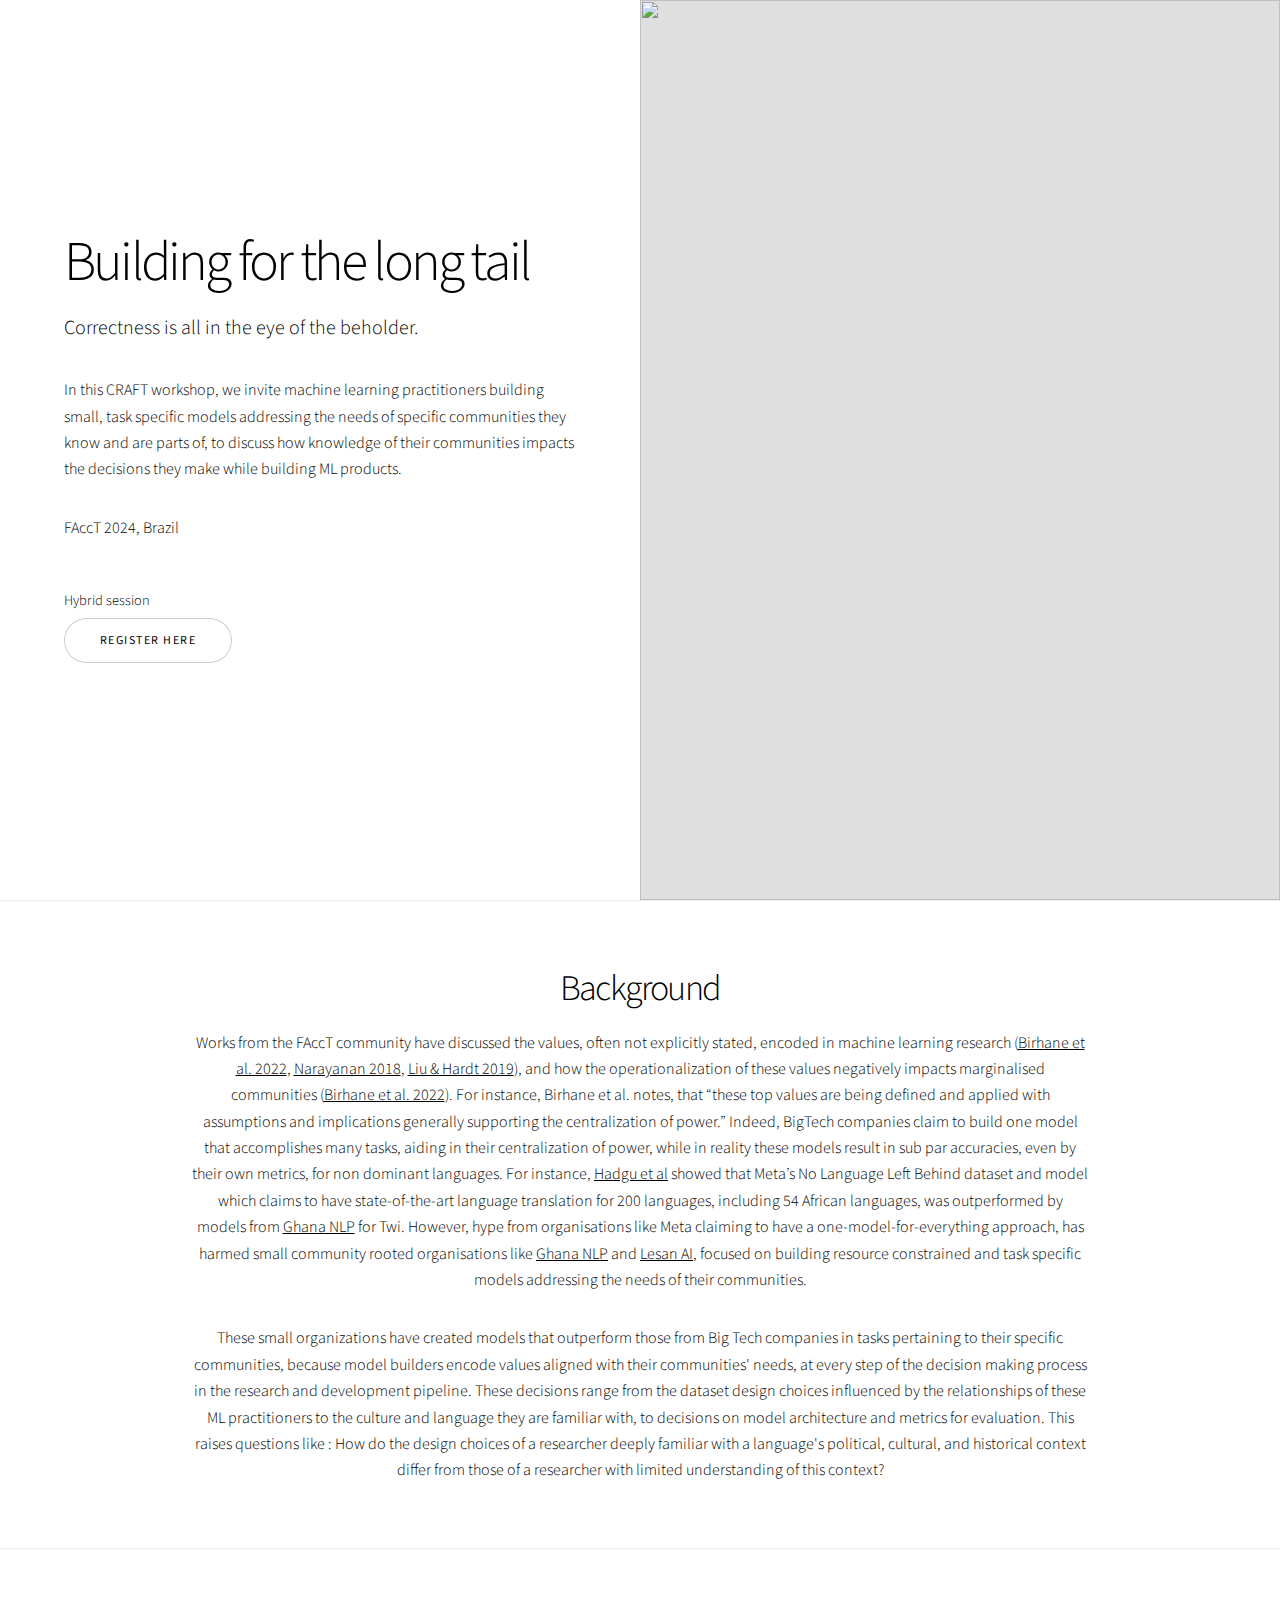
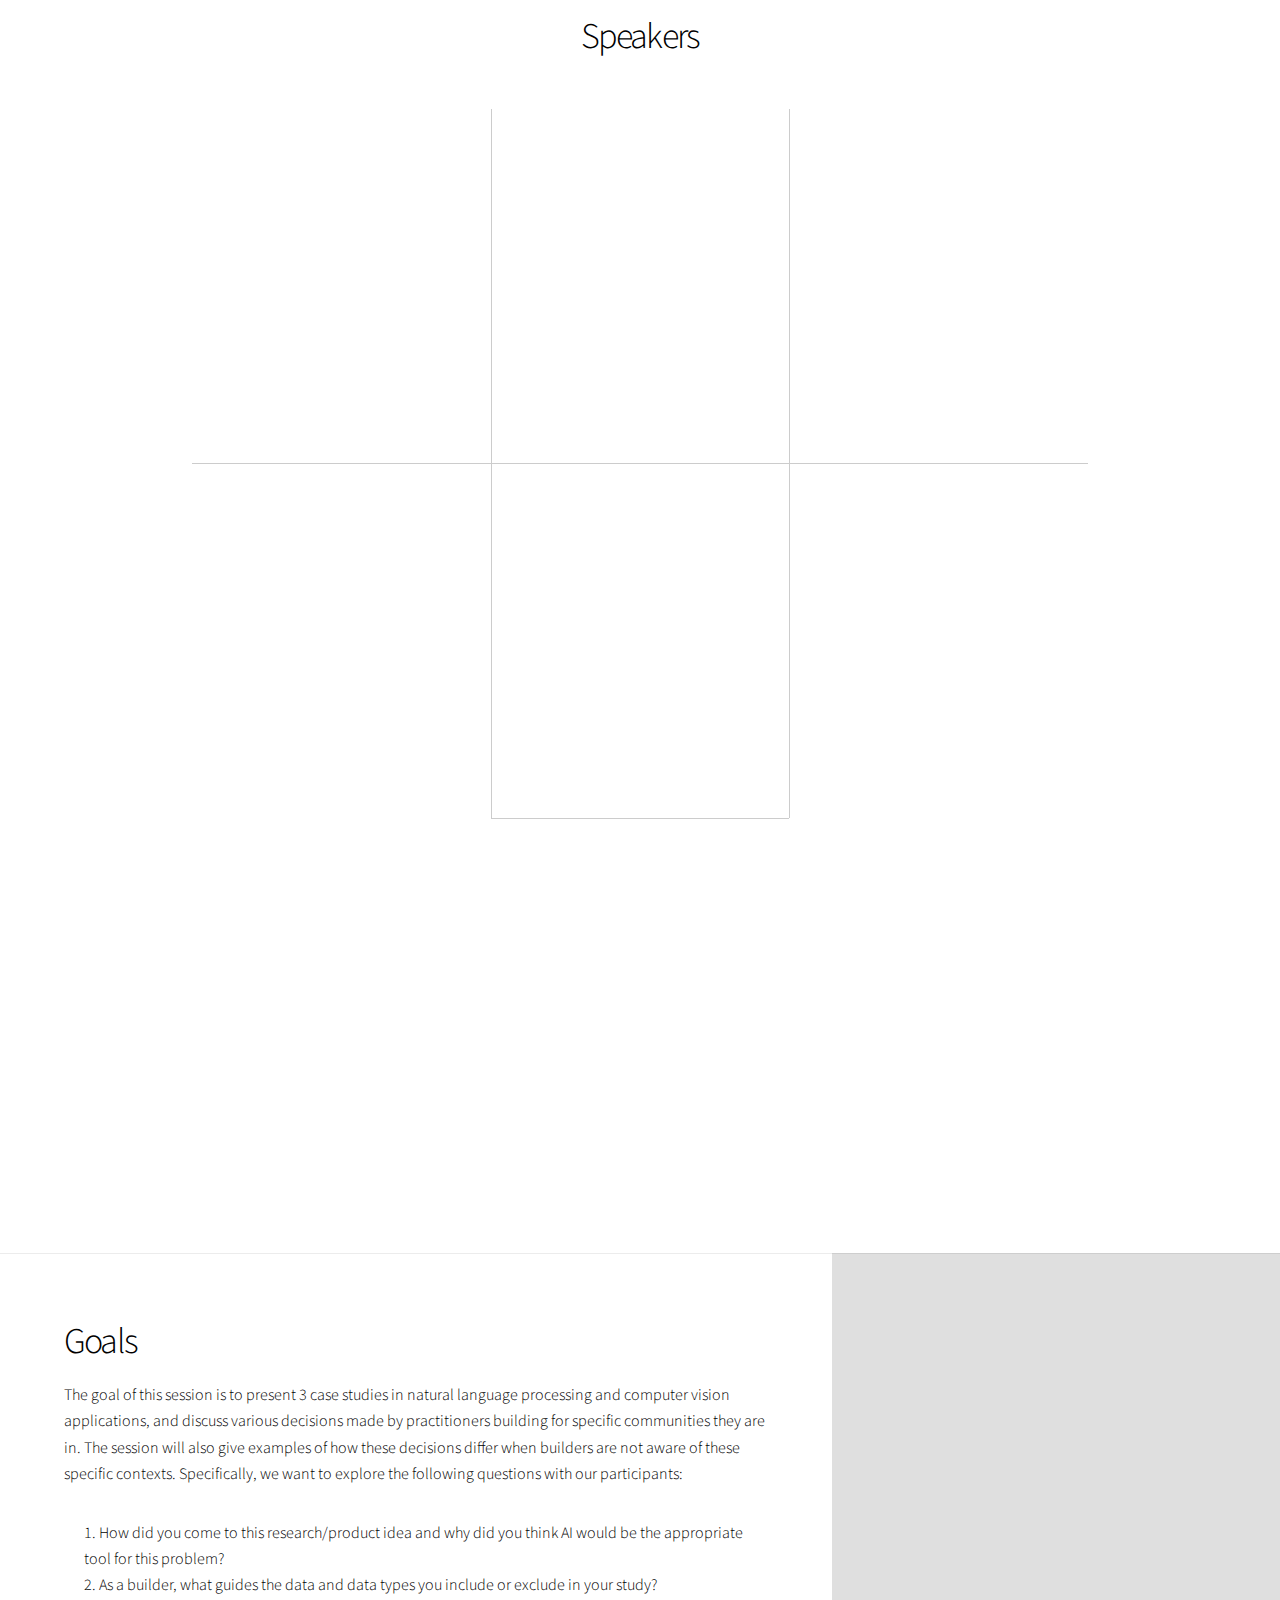
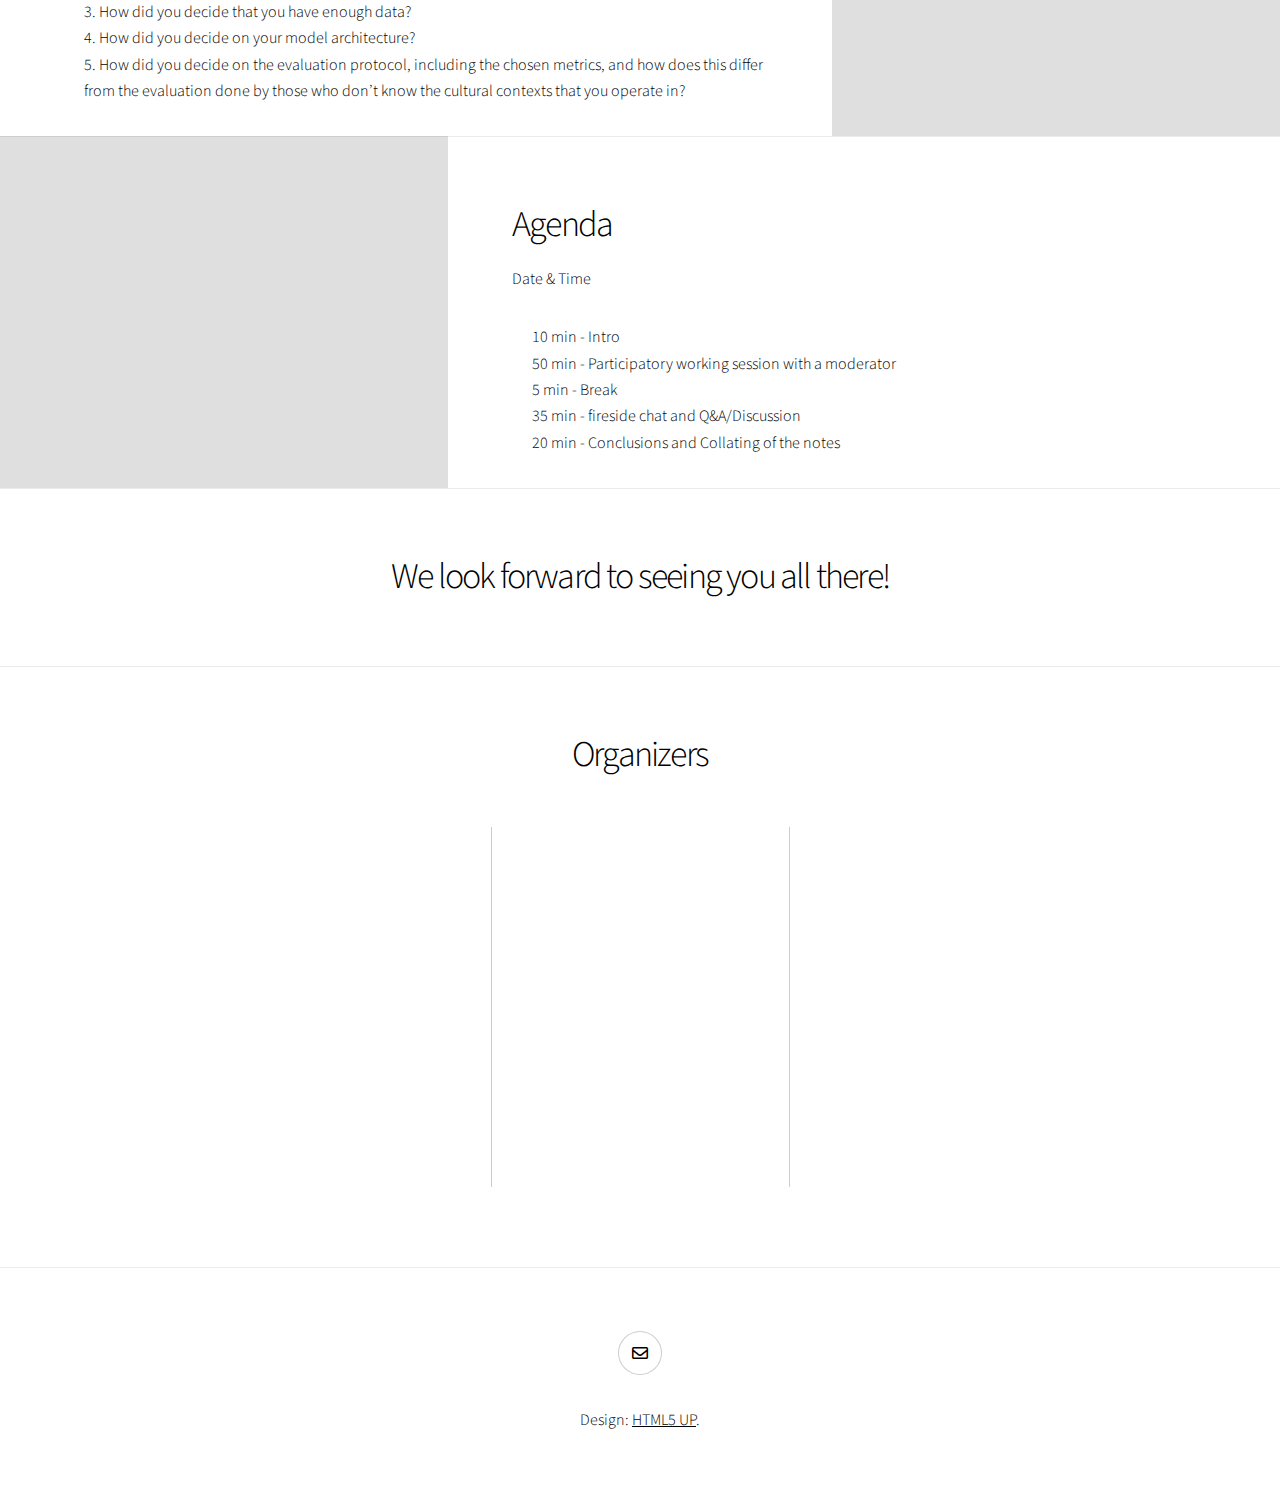
==== webfonts/blt/index.html @ 4f8fb83b "Add files via upload" ====
<!DOCTYPE HTML>
<!--
	Story by HTML5 UP
	html5up.net | @ajlkn
	Free for personal and commercial use under the CCA 3.0 license (html5up.net/license)
-->
<html>
	<head>
		<title>CRAFT Session, FAccT</title>
		<meta charset="utf-8" />
		<meta name="viewport" content="width=device-width, initial-scale=1, user-scalable=no" />
		<link rel="stylesheet" href="assets/css/main.css" />
		<noscript><link rel="stylesheet" href="assets/css/noscript.css" /></noscript>
	</head>
	<body class="is-preload">

		<!-- Wrapper -->
			<div id="wrapper" class="divided">

				<!-- Intro -->
					<section class="banner style1 orient-left content-align-left image-position-right fullscreen onload-image-fade-in onload-content-fade-right">
						<div class="content">
							<h1>Building for the long tail</h1>
							<p class="major">Correctness is all in the eye of the beholder.</p>
							
							<p>In this CRAFT workshop, we invite machine learning practitioners building small, task specific models addressing the needs of specific communities they know and are parts of, to discuss how knowledge of their communities impacts the decisions they make while building ML products. </p>
							<p class="major_">FAccT 2024, Brazil</p>
							<ul class="actions stacked">
								<p class="major_button">Hybrid session</p>
								<li><a href="#f" class="button big wide smooth-scroll-middle">Register Here</a></li>
							</ul>
						</div>
						<div class="image">
							<img src="images/banner_main.jpg" alt="" />
						</div>
					</section>
				<!--end Intro -->
				<!-- Background -->
				<section class="wrapper style1 align-center">
						<div class="inner">
							<h2>Background</h2>
							<p>Works from the FAccT community have discussed the values, often not explicitly stated, encoded in machine learning research (<a href="https://dl.acm.org/doi/fullHtml/10.1145/3531146.3533083">Birhane et al. 2022</a>, <a href="https://www.youtube.com/@Arvind_Narayanan">Narayanan 2018</a>, <a href="https://proceedings.mlr.press/v97/liu19f.html">Liu & Hardt 2019</a>), and how the operationalization of these values negatively impacts marginalised communities (<a href="https://dl.acm.org/doi/fullHtml/10.1145/3531146.3533083">Birhane et al. 2022</a>). For instance, Birhane et al. notes, that “these top values are being defined and applied with assumptions and implications generally supporting the centralization of power.” Indeed, BigTech companies claim to build one model that accomplishes many tasks, aiding in their centralization of power, while in reality these models result  in sub par accuracies, even by their own metrics, for non dominant languages. For instance, <a href="https://pml4dc.github.io/iclr2023/pdf/PML4DC_ICLR2023_39.pdf">Hadgu et al</a> showed that Meta’s No Language Left Behind dataset and model which claims to have state-of-the-art language translation for 200 languages, including 54 African languages, was outperformed by models from <a href="https://ghananlp.org/">Ghana NLP</a> for Twi. However, hype from organisations like Meta claiming to have a one-model-for-everything approach, has harmed small community rooted organisations like <a href="https://ghananlp.org/">Ghana NLP</a> and <a href="http://lesan.ai">Lesan AI</a>, focused on building resource constrained and task specific models addressing the needs of their communities.</p>
							<p>These small organizations have created models that outperform those from Big Tech companies in tasks pertaining to their specific communities, because model builders encode values aligned with their communities' needs, at every step of the decision making process in the research and development pipeline. These decisions range from the dataset design choices influenced by the relationships of these ML practitioners to the culture and language they are familiar with, to decisions on model architecture and metrics for evaluation. This raises questions like : How do the design choices of a researcher deeply familiar with a language's political, cultural, and historical context differ from those of a researcher with limited understanding of this context?</p>
						</div>
				</section>
				<!--end Background -->			
					
					<!-- Speakers -->		
						
					<section class="wrapper style1 align-center">
						<div class="inner">
							<h2>Speakers</h2>
							<div class="items style1 medium onscroll-fade-in">
								<section>
									<a href="#" target="_blank">
										<img  class = "round" src="images/placeholder.png" alt="Speaker" />
										<h3>Aimuyr</h3>
										<p>Position, affiliation</p>
									</a>
								</section>
								<section>
									<a href="#" target="_blank">
										<img  class = "round" src="images/placeholder.png" alt="Speaker" />
										<h3>Kathleen Siminyu</h3>
										<p>Position, affiliation</p>
									</a>
								</section>
								<section>
									<a href="#" target="_blank">
										<img  class = "round" src="images/placeholder.png" alt="Speaker" />
										<h3>Speaker</h3>
										<p>Position, affiliation</p>
									</a>
								</section>
								<section>
									<a href="#" target="_blank">
										<img  class = "round" src="images/placeholder.png" alt="Speaker" />
										<h3>Speaker</h3>
										<p>Position, affiliation</p>
									</a>
								</section>
								<section>
									<a href="#" target="_blank">
										<img  class = "round" src="images/placeholder.png" alt="Speaker" />
										<h3>Speaker</h3>
										<p>Position, affiliation</p>
									</a>
								</section>
								<section>
									<a href="#" target="_blank">
										<img  class = "round" src="images/placeholder.png" alt="Speaker" />
										<h3>Speaker</h3>
										<p>Position, affiliation</p>
									</a>
								</section>
								<section>
									<a href="http://lesan.ai" target="_blank">
										<img  class = "round" src="images/asme.jpg" alt="Asmelash" />
										<h3>Asmelash Teka Hadgu</h3>
										<p>Founder, Lesan AI</p>
									</a>
								</section>
							</div>
						</div>
					</section> 
				
				<!-- end Speakers -->
				
							<!-- Goals -->
					<section class="spotlight style1 orient-left content-align-left image-position-center onscroll-image-fade-in">
						<div class="content">
							<h2>Goals</h2>
							<p>The goal of this session is to present 3 case studies in natural language processing and computer vision applications, and discuss various decisions made by practitioners building for specific communities they are in. The session will also give examples of how these decisions differ when builders are not aware of these specific contexts. Specifically, we want to explore the following questions with our participants:</p>
							<ol>1. How did you come to this research/product idea and why did you think AI would be the appropriate tool for this problem? </ol>
							<ol>2. As a builder, what guides the data and data types you include or exclude in your study?</ol>
							<ol>3. How did you decide that you have enough data?</ol>
							<ol>4. How did you decide on your model architecture?</ol>
							<ol>5. How did you decide on the evaluation protocol, including the chosen metrics, and how does this differ from the evaluation done by those who don’t know the cultural contexts that you operate in?</ol>
							
						</div>
						<div class="image">
							<img src="images/schedule.png" alt="" />
						</div>
					</section>
				<!-- end Goals -->	
				
				<!-- Agenda -->
					<section class="spotlight style1 orient-right content-align-left image-position-center onscroll-image-fade-in" id="first">
						<div class="content">
							<h2>Agenda</h2>
							<p>Date & Time</p>
							<ol>10 min - Intro</ol>
							<ol>50 min - Participatory working session with a moderator</ol>
							<ol>5 min - Break</ol>
							<ol>35 min - fireside chat and Q&A/Discussion</ol>
							<ol>20 min - Conclusions and Collating of the notes</ol>
							
						</div>
						<div class="image">
							<img src="images/agenda.png" alt="" />
						</div>
					</section>
				<!--end Agenda -->

				<!-- Six -->
					<section class="wrapper style1 align-center">
						<div class="inner">
							<h2>We look forward to seeing you all there!</h2>
							<p></p>
							
						</div>
					</section>

				<!-- Organizers -->
					<section class="wrapper style1 align-center">
						<div class="inner">
							<h2>Organizers</h2>
							<div class="items style1 medium onscroll-fade-in">
								<section>
									<img  class = "round" src="images/nyalleng.png" alt="Nyalleng" />
									<h3>Nyalleng Moorosi</h3>
									<p>Senior Researcher, DAIR</p>
								</section>
								<section>
									<img  class = "round" src="images/raesetje.jpg" alt="Raesetje" />
									<h3>Raesetje Sefala</h3>
									<p>Research Fellow, DAIR</p>
								</section>
								<section>
									<img  class = "round" src="images/asme.jpg" alt="Asmelash" />
									<h3>Asmelash Teka Hadgu</h3>
									<p>Founder, Lesan AI</p>
								</section>
							</div>
						</div>
					</section> 
				<!--end Organizers -->

				<!-- Footer -->
					<footer class="wrapper style1 align-center">
						<div class="inner">
							<ul class="icons">
								<li><a href="nyalleng@dair-institute.org" class="icon style2 fa-envelope"><span class="label">Email</span></a></li>
							</ul>
							<p>Design: <a href="https://html5up.net">HTML5 UP</a>.</p>
						</div>
					</footer>

			</div>

		<!-- Scripts -->
			<script src="assets/js/jquery.min.js"></script>
			<script src="assets/js/jquery.scrollex.min.js"></script>
			<script src="assets/js/jquery.scrolly.min.js"></script>
			<script src="assets/js/browser.min.js"></script>
			<script src="assets/js/breakpoints.min.js"></script>
			<script src="assets/js/util.js"></script>
			<script src="assets/js/main.js"></script>

	</body>
</html>
---- webfonts/blt/assets/css/main.css ----
@import url(fontawesome-all.min.css);
@import url("https://fonts.googleapis.com/css?family=Source+Sans+Pro:300,300i,400,400i");

/*
	Story by HTML5 UP
	html5up.net | @ajlkn
	Free for personal and commercial use under the CCA 3.0 license (html5up.net/license)
*/

html, body, div, span, applet, object,
iframe, h1, h2, h3, h4, h5, h6, p, blockquote,
pre, a, abbr, acronym, address, big, cite,
code, del, dfn, em, img, ins, kbd, q, s, samp,
small, strike, strong, sub, sup, tt, var, b,
u, i, center, dl, dt, dd, ol, ul, li, fieldset,
form, label, legend, table, caption, tbody,
tfoot, thead, tr, th, td, article, aside,
canvas, details, embed, figure, figcaption,
footer, header, hgroup, menu, nav, output, ruby,
section, summary, time, mark, audio, video {
	margin: 0;
	padding: 0;
	border: 0;
	font-size: 100%;
	font: inherit;
	vertical-align: baseline;}

article, aside, details, figcaption, figure,
footer, header, hgroup, menu, nav, section {
	display: block;}

body {
	line-height: 1;
}

ol, ul {
	list-style: none;
}

blockquote, q {
	quotes: none;
}

	blockquote:before, blockquote:after, q:before, q:after {
		content: '';
		content: none;
	}

table {
	border-collapse: collapse;
	border-spacing: 0;
}

body {
	-webkit-text-size-adjust: none;
}

mark {
	background-color: transparent;
	color: inherit;
}

input::-moz-focus-inner {
	border: 0;
	padding: 0;
}

input, select, textarea {
	-moz-appearance: none;
	-webkit-appearance: none;
	-ms-appearance: none;
	appearance: none;
}

/* Basic */

	@-ms-viewport {
		width: device-width;
	}

	body {
		-ms-overflow-style: scrollbar;
	}

	@media screen and (max-width: 480px) {

		html, body {
			min-width: 320px;
		}

	}

	html {
		box-sizing: border-box;
	}

	*, *:before, *:after {
		box-sizing: inherit;
	}

	body {
		background: #ffffff;
	}

		body.is-preload *, body.is-preload *:before, body.is-preload *:after {
			-moz-animation: none !important;
			-webkit-animation: none !important;
			-ms-animation: none !important;
			animation: none !important;
			-moz-transition: none !important;
			-webkit-transition: none !important;
			-ms-transition: none !important;
			transition: none !important;
		}

/* Type */

	html {
		font-size: 18pt;
	}

		@media screen and (max-width: 1680px) {

			html {
				font-size: 14pt;
			}

		}

		@media screen and (max-width: 1280px) {

			html {
				font-size: 12pt;
			}

		}

		@media screen and (max-width: 736px) {

			html {
				font-size: 11pt;
			}

		}

		@media screen and (max-width: 360px) {

			html {
				font-size: 10pt;
			}

		}

	body {
		background-color: #ffffff;
		color: #000000;
	}

	body, input, select, textarea {
		font-family: "Source Sans Pro", Helvetica, sans-serif;
		font-size: 1rem;
		font-weight: 300;
		line-height: 1.65;
	}

	a {
		-moz-transition: color 0.2s ease-in-out;
		-webkit-transition: color 0.2s ease-in-out;
		-ms-transition: color 0.2s ease-in-out;
		transition: color 0.2s ease-in-out;
		text-decoration: underline;
	}

		a:hover {
			text-decoration: none;
		}

	strong, b {
		font-weight: 400;
	}

	em, i {
		font-style: italic;
	}

	p {
		margin: 0 0 2rem 0;
	}

		p.major {
			font-size: 1.25rem;
		}
		p.major_button {
			font-size: 0.9rem;
			margin: 1rem 0 -1rem 0;
		}
		p.major_ {
			font-size: 1rem;
			
		}
		img.round {
			border-radius: 50%;
			width:200px
		}
	h1, h2, h3, h4, h5, h6 {
		font-weight: 300;
		line-height: 1.375;
		letter-spacing: -0.05em;
		margin: 0 0 1rem 0;
	}

		h1 a, h2 a, h3 a, h4 a, h5 a, h6 a {
			color: inherit;
			text-decoration: none;
		}

	h1 {
		font-size: 3.5rem;
		line-height: 1.2;
	}

	h2 {
		font-size: 2.25rem;
	}

	h3 {
		font-size: 1.5rem;
	}

	h4 {
		font-size: 1.1rem;
	}

	h5 {
		font-size: 0.9rem;
	}

	h6 {
		font-size: 0.7rem;
	}

	sub {
		font-size: 0.8rem;
		position: relative;
		top: 0.5rem;
	}

	sup {
		font-size: 0.8rem;
		position: relative;
		top: -0.5rem;
	}

	blockquote {
		border-left: solid 4px;
		font-style: italic;
		margin: 0 0 2rem 0;
		padding: 0.5rem 0 0.5rem 2rem;
	}

	code {
		border-radius: 4px;
		font-family: "Courier New", monospace;
		font-size: 0.9em;
		margin: 0 0.25rem;
		padding: 0.25rem 0.325rem;
	}

	pre {
		-webkit-overflow-scrolling: touch;
		font-family: "Courier New", monospace;
		font-size: 0.9em;
		margin: 0 0 2rem 0;
	}

		pre code {
			display: block;
			line-height: 1.5;
			padding: 0.75rem 1rem;
			overflow-x: auto;
		}

	hr {
		border: 0;
		border-bottom: solid 1px;
		margin: 2.5rem 0;
	}

		hr.major {
			margin: 3.5rem 0;
		}

	.align-left {
		text-align: left;
	}

	.align-center {
		text-align: center;
	}

	.align-right {
		text-align: right;
	}

	@media screen and (max-width: 736px) {

		p.major {
			font-size: 1.1rem;
		}

		h1 {
			font-size: 2.5rem;
		}

		h2 {
			font-size: 2rem;
		}

		h3 {
			font-size: 1.25rem;
		}

		h4 {
			font-size: 1rem;
		}

	}

	input, select, textarea {
		color: #000000;
	}

	a {
		color: #000000;
	}

		a:hover {
			color: #47D3E5;
		}

	strong, b {
		color: #000000;
	}

	h1, h2, h3, h4, h5, h6 {
		color: #000000;
	}

	blockquote {
		border-left-color: rgba(0, 0, 0, 0.2);
	}

	code {
		background: rgba(0, 0, 0, 0.05);
		border-color: rgba(0, 0, 0, 0.2);
	}

	hr {
		border-bottom-color: rgba(0, 0, 0, 0.2);
	}

/* Row */

	.row {
		display: flex;
		flex-wrap: wrap;
		box-sizing: border-box;
		align-items: stretch;
	}

		.row > * {
			box-sizing: border-box;
		}

		.row.gtr-uniform > * > :last-child {
			margin-bottom: 0;
		}

		.row.aln-left {
			justify-content: flex-start;
		}

		.row.aln-center {
			justify-content: center;
		}

		.row.aln-right {
			justify-content: flex-end;
		}

		.row.aln-top {
			align-items: flex-start;
		}

		.row.aln-middle {
			align-items: center;
		}

		.row.aln-bottom {
			align-items: flex-end;
		}

		.row > .imp {
			order: -1;
		}

		.row > .col-1 {
			width: 8.33333%;
		}

		.row > .off-1 {
			margin-left: 8.33333%;
		}

		.row > .col-2 {
			width: 16.66667%;
		}

		.row > .off-2 {
			margin-left: 16.66667%;
		}

		.row > .col-3 {
			width: 25%;
		}

		.row > .off-3 {
			margin-left: 25%;
		}

		.row > .col-4 {
			width: 33.33333%;
		}

		.row > .off-4 {
			margin-left: 33.33333%;
		}

		.row > .col-5 {
			width: 41.66667%;
		}

		.row > .off-5 {
			margin-left: 41.66667%;
		}

		.row > .col-6 {
			width: 50%;
		}

		.row > .off-6 {
			margin-left: 50%;
		}

		.row > .col-7 {
			width: 58.33333%;
		}

		.row > .off-7 {
			margin-left: 58.33333%;
		}

		.row > .col-8 {
			width: 66.66667%;
		}

		.row > .off-8 {
			margin-left: 66.66667%;
		}

		.row > .col-9 {
			width: 75%;
		}

		.row > .off-9 {
			margin-left: 75%;
		}

		.row > .col-10 {
			width: 83.33333%;
		}

		.row > .off-10 {
			margin-left: 83.33333%;
		}

		.row > .col-11 {
			width: 91.66667%;
		}

		.row > .off-11 {
			margin-left: 91.66667%;
		}

		.row > .col-12 {
			width: 100%;
		}

		.row > .off-12 {
			margin-left: 100%;
		}

		.row.gtr-0 {
			margin-top: 0;
			margin-left: 0rem;
		}

			.row.gtr-0 > * {
				padding: 0 0 0 0rem;
			}

			.row.gtr-0.gtr-uniform {
				margin-top: 0rem;
			}

				.row.gtr-0.gtr-uniform > * {
					padding-top: 0rem;
				}

		.row.gtr-25 {
			margin-top: 0;
			margin-left: -0.5rem;
		}

			.row.gtr-25 > * {
				padding: 0 0 0 0.5rem;
			}

			.row.gtr-25.gtr-uniform {
				margin-top: -0.5rem;
			}

				.row.gtr-25.gtr-uniform > * {
					padding-top: 0.5rem;
				}

		.row.gtr-50 {
			margin-top: 0;
			margin-left: -1rem;
		}

			.row.gtr-50 > * {
				padding: 0 0 0 1rem;
			}

			.row.gtr-50.gtr-uniform {
				margin-top: -1rem;
			}

				.row.gtr-50.gtr-uniform > * {
					padding-top: 1rem;
				}

		.row {
			margin-top: 0;
			margin-left: -2rem;
		}

			.row > * {
				padding: 0 0 0 2rem;
			}

			.row.gtr-uniform {
				margin-top: -2rem;
			}

				.row.gtr-uniform > * {
					padding-top: 2rem;
				}

		.row.gtr-150 {
			margin-top: 0;
			margin-left: -3rem;
		}

			.row.gtr-150 > * {
				padding: 0 0 0 3rem;
			}

			.row.gtr-150.gtr-uniform {
				margin-top: -3rem;
			}

				.row.gtr-150.gtr-uniform > * {
					padding-top: 3rem;
				}

		.row.gtr-200 {
			margin-top: 0;
			margin-left: -4rem;
		}

			.row.gtr-200 > * {
				padding: 0 0 0 4rem;
			}

			.row.gtr-200.gtr-uniform {
				margin-top: -4rem;
			}

				.row.gtr-200.gtr-uniform > * {
					padding-top: 4rem;
				}

		@media screen and (max-width: 1680px) {

			.row {
				display: flex;
				flex-wrap: wrap;
				box-sizing: border-box;
				align-items: stretch;
			}

				.row > * {
					box-sizing: border-box;
				}

				.row.gtr-uniform > * > :last-child {
					margin-bottom: 0;
				}

				.row.aln-left {
					justify-content: flex-start;
				}

				.row.aln-center {
					justify-content: center;
				}

				.row.aln-right {
					justify-content: flex-end;
				}

				.row.aln-top {
					align-items: flex-start;
				}

				.row.aln-middle {
					align-items: center;
				}

				.row.aln-bottom {
					align-items: flex-end;
				}

				.row > .imp-xlarge {
					order: -1;
				}

				.row > .col-1-xlarge {
					width: 8.33333%;
				}

				.row > .off-1-xlarge {
					margin-left: 8.33333%;
				}

				.row > .col-2-xlarge {
					width: 16.66667%;
				}

				.row > .off-2-xlarge {
					margin-left: 16.66667%;
				}

				.row > .col-3-xlarge {
					width: 25%;
				}

				.row > .off-3-xlarge {
					margin-left: 25%;
				}

				.row > .col-4-xlarge {
					width: 33.33333%;
				}

				.row > .off-4-xlarge {
					margin-left: 33.33333%;
				}

				.row > .col-5-xlarge {
					width: 41.66667%;
				}

				.row > .off-5-xlarge {
					margin-left: 41.66667%;
				}

				.row > .col-6-xlarge {
					width: 50%;
				}

				.row > .off-6-xlarge {
					margin-left: 50%;
				}

				.row > .col-7-xlarge {
					width: 58.33333%;
				}

				.row > .off-7-xlarge {
					margin-left: 58.33333%;
				}

				.row > .col-8-xlarge {
					width: 66.66667%;
				}

				.row > .off-8-xlarge {
					margin-left: 66.66667%;
				}

				.row > .col-9-xlarge {
					width: 75%;
				}

				.row > .off-9-xlarge {
					margin-left: 75%;
				}

				.row > .col-10-xlarge {
					width: 83.33333%;
				}

				.row > .off-10-xlarge {
					margin-left: 83.33333%;
				}

				.row > .col-11-xlarge {
					width: 91.66667%;
				}

				.row > .off-11-xlarge {
					margin-left: 91.66667%;
				}

				.row > .col-12-xlarge {
					width: 100%;
				}

				.row > .off-12-xlarge {
					margin-left: 100%;
				}

				.row.gtr-0 {
					margin-top: 0;
					margin-left: 0rem;
				}

					.row.gtr-0 > * {
						padding: 0 0 0 0rem;
					}

					.row.gtr-0.gtr-uniform {
						margin-top: 0rem;
					}

						.row.gtr-0.gtr-uniform > * {
							padding-top: 0rem;
						}

				.row.gtr-25 {
					margin-top: 0;
					margin-left: -0.5rem;
				}

					.row.gtr-25 > * {
						padding: 0 0 0 0.5rem;
					}

					.row.gtr-25.gtr-uniform {
						margin-top: -0.5rem;
					}

						.row.gtr-25.gtr-uniform > * {
							padding-top: 0.5rem;
						}

				.row.gtr-50 {
					margin-top: 0;
					margin-left: -1rem;
				}

					.row.gtr-50 > * {
						padding: 0 0 0 1rem;
					}

					.row.gtr-50.gtr-uniform {
						margin-top: -1rem;
					}

						.row.gtr-50.gtr-uniform > * {
							padding-top: 1rem;
						}

				.row {
					margin-top: 0;
					margin-left: -2rem;
				}

					.row > * {
						padding: 0 0 0 2rem;
					}

					.row.gtr-uniform {
						margin-top: -2rem;
					}

						.row.gtr-uniform > * {
							padding-top: 2rem;
						}

				.row.gtr-150 {
					margin-top: 0;
					margin-left: -3rem;
				}

					.row.gtr-150 > * {
						padding: 0 0 0 3rem;
					}

					.row.gtr-150.gtr-uniform {
						margin-top: -3rem;
					}

						.row.gtr-150.gtr-uniform > * {
							padding-top: 3rem;
						}

				.row.gtr-200 {
					margin-top: 0;
					margin-left: -4rem;
				}

					.row.gtr-200 > * {
						padding: 0 0 0 4rem;
					}

					.row.gtr-200.gtr-uniform {
						margin-top: -4rem;
					}

						.row.gtr-200.gtr-uniform > * {
							padding-top: 4rem;
						}

		}

		@media screen and (max-width: 1280px) {

			.row {
				display: flex;
				flex-wrap: wrap;
				box-sizing: border-box;
				align-items: stretch;
			}

				.row > * {
					box-sizing: border-box;
				}

				.row.gtr-uniform > * > :last-child {
					margin-bottom: 0;
				}

				.row.aln-left {
					justify-content: flex-start;
				}

				.row.aln-center {
					justify-content: center;
				}

				.row.aln-right {
					justify-content: flex-end;
				}

				.row.aln-top {
					align-items: flex-start;
				}

				.row.aln-middle {
					align-items: center;
				}

				.row.aln-bottom {
					align-items: flex-end;
				}

				.row > .imp-large {
					order: -1;
				}

				.row > .col-1-large {
					width: 8.33333%;
				}

				.row > .off-1-large {
					margin-left: 8.33333%;
				}

				.row > .col-2-large {
					width: 16.66667%;
				}

				.row > .off-2-large {
					margin-left: 16.66667%;
				}

				.row > .col-3-large {
					width: 25%;
				}

				.row > .off-3-large {
					margin-left: 25%;
				}

				.row > .col-4-large {
					width: 33.33333%;
				}

				.row > .off-4-large {
					margin-left: 33.33333%;
				}

				.row > .col-5-large {
					width: 41.66667%;
				}

				.row > .off-5-large {
					margin-left: 41.66667%;
				}

				.row > .col-6-large {
					width: 50%;
				}

				.row > .off-6-large {
					margin-left: 50%;
				}

				.row > .col-7-large {
					width: 58.33333%;
				}

				.row > .off-7-large {
					margin-left: 58.33333%;
				}

				.row > .col-8-large {
					width: 66.66667%;
				}

				.row > .off-8-large {
					margin-left: 66.66667%;
				}

				.row > .col-9-large {
					width: 75%;
				}

				.row > .off-9-large {
					margin-left: 75%;
				}

				.row > .col-10-large {
					width: 83.33333%;
				}

				.row > .off-10-large {
					margin-left: 83.33333%;
				}

				.row > .col-11-large {
					width: 91.66667%;
				}

				.row > .off-11-large {
					margin-left: 91.66667%;
				}

				.row > .col-12-large {
					width: 100%;
				}

				.row > .off-12-large {
					margin-left: 100%;
				}

				.row.gtr-0 {
					margin-top: 0;
					margin-left: 0rem;
				}

					.row.gtr-0 > * {
						padding: 0 0 0 0rem;
					}

					.row.gtr-0.gtr-uniform {
						margin-top: 0rem;
					}

						.row.gtr-0.gtr-uniform > * {
							padding-top: 0rem;
						}

				.row.gtr-25 {
					margin-top: 0;
					margin-left: -0.5rem;
				}

					.row.gtr-25 > * {
						padding: 0 0 0 0.5rem;
					}

					.row.gtr-25.gtr-uniform {
						margin-top: -0.5rem;
					}

						.row.gtr-25.gtr-uniform > * {
							padding-top: 0.5rem;
						}

				.row.gtr-50 {
					margin-top: 0;
					margin-left: -1rem;
				}

					.row.gtr-50 > * {
						padding: 0 0 0 1rem;
					}

					.row.gtr-50.gtr-uniform {
						margin-top: -1rem;
					}

						.row.gtr-50.gtr-uniform > * {
							padding-top: 1rem;
						}

				.row {
					margin-top: 0;
					margin-left: -2rem;
				}

					.row > * {
						padding: 0 0 0 2rem;
					}

					.row.gtr-uniform {
						margin-top: -2rem;
					}

						.row.gtr-uniform > * {
							padding-top: 2rem;
						}

				.row.gtr-150 {
					margin-top: 0;
					margin-left: -3rem;
				}

					.row.gtr-150 > * {
						padding: 0 0 0 3rem;
					}

					.row.gtr-150.gtr-uniform {
						margin-top: -3rem;
					}

						.row.gtr-150.gtr-uniform > * {
							padding-top: 3rem;
						}

				.row.gtr-200 {
					margin-top: 0;
					margin-left: -4rem;
				}

					.row.gtr-200 > * {
						padding: 0 0 0 4rem;
					}

					.row.gtr-200.gtr-uniform {
						margin-top: -4rem;
					}

						.row.gtr-200.gtr-uniform > * {
							padding-top: 4rem;
						}

		}

		@media screen and (max-width: 980px) {

			.row {
				display: flex;
				flex-wrap: wrap;
				box-sizing: border-box;
				align-items: stretch;
			}

				.row > * {
					box-sizing: border-box;
				}

				.row.gtr-uniform > * > :last-child {
					margin-bottom: 0;
				}

				.row.aln-left {
					justify-content: flex-start;
				}

				.row.aln-center {
					justify-content: center;
				}

				.row.aln-right {
					justify-content: flex-end;
				}

				.row.aln-top {
					align-items: flex-start;
				}

				.row.aln-middle {
					align-items: center;
				}

				.row.aln-bottom {
					align-items: flex-end;
				}

				.row > .imp-medium {
					order: -1;
				}

				.row > .col-1-medium {
					width: 8.33333%;
				}

				.row > .off-1-medium {
					margin-left: 8.33333%;
				}

				.row > .col-2-medium {
					width: 16.66667%;
				}

				.row > .off-2-medium {
					margin-left: 16.66667%;
				}

				.row > .col-3-medium {
					width: 25%;
				}

				.row > .off-3-medium {
					margin-left: 25%;
				}

				.row > .col-4-medium {
					width: 33.33333%;
				}

				.row > .off-4-medium {
					margin-left: 33.33333%;
				}

				.row > .col-5-medium {
					width: 41.66667%;
				}

				.row > .off-5-medium {
					margin-left: 41.66667%;
				}

				.row > .col-6-medium {
					width: 50%;
				}

				.row > .off-6-medium {
					margin-left: 50%;
				}

				.row > .col-7-medium {
					width: 58.33333%;
				}

				.row > .off-7-medium {
					margin-left: 58.33333%;
				}

				.row > .col-8-medium {
					width: 66.66667%;
				}

				.row > .off-8-medium {
					margin-left: 66.66667%;
				}

				.row > .col-9-medium {
					width: 75%;
				}

				.row > .off-9-medium {
					margin-left: 75%;
				}

				.row > .col-10-medium {
					width: 83.33333%;
				}

				.row > .off-10-medium {
					margin-left: 83.33333%;
				}

				.row > .col-11-medium {
					width: 91.66667%;
				}

				.row > .off-11-medium {
					margin-left: 91.66667%;
				}

				.row > .col-12-medium {
					width: 100%;
				}

				.row > .off-12-medium {
					margin-left: 100%;
				}

				.row.gtr-0 {
					margin-top: 0;
					margin-left: 0rem;
				}

					.row.gtr-0 > * {
						padding: 0 0 0 0rem;
					}

					.row.gtr-0.gtr-uniform {
						margin-top: 0rem;
					}

						.row.gtr-0.gtr-uniform > * {
							padding-top: 0rem;
						}

				.row.gtr-25 {
					margin-top: 0;
					margin-left: -0.5rem;
				}

					.row.gtr-25 > * {
						padding: 0 0 0 0.5rem;
					}

					.row.gtr-25.gtr-uniform {
						margin-top: -0.5rem;
					}

						.row.gtr-25.gtr-uniform > * {
							padding-top: 0.5rem;
						}

				.row.gtr-50 {
					margin-top: 0;
					margin-left: -1rem;
				}

					.row.gtr-50 > * {
						padding: 0 0 0 1rem;
					}

					.row.gtr-50.gtr-uniform {
						margin-top: -1rem;
					}

						.row.gtr-50.gtr-uniform > * {
							padding-top: 1rem;
						}

				.row {
					margin-top: 0;
					margin-left: -2rem;
				}

					.row > * {
						padding: 0 0 0 2rem;
					}

					.row.gtr-uniform {
						margin-top: -2rem;
					}

						.row.gtr-uniform > * {
							padding-top: 2rem;
						}

				.row.gtr-150 {
					margin-top: 0;
					margin-left: -3rem;
				}

					.row.gtr-150 > * {
						padding: 0 0 0 3rem;
					}

					.row.gtr-150.gtr-uniform {
						margin-top: -3rem;
					}

						.row.gtr-150.gtr-uniform > * {
							padding-top: 3rem;
						}

				.row.gtr-200 {
					margin-top: 0;
					margin-left: -4rem;
				}

					.row.gtr-200 > * {
						padding: 0 0 0 4rem;
					}

					.row.gtr-200.gtr-uniform {
						margin-top: -4rem;
					}

						.row.gtr-200.gtr-uniform > * {
							padding-top: 4rem;
						}

		}

		@media screen and (max-width: 736px) {

			.row {
				display: flex;
				flex-wrap: wrap;
				box-sizing: border-box;
				align-items: stretch;
			}

				.row > * {
					box-sizing: border-box;
				}

				.row.gtr-uniform > * > :last-child {
					margin-bottom: 0;
				}

				.row.aln-left {
					justify-content: flex-start;
				}

				.row.aln-center {
					justify-content: center;
				}

				.row.aln-right {
					justify-content: flex-end;
				}

				.row.aln-top {
					align-items: flex-start;
				}

				.row.aln-middle {
					align-items: center;
				}

				.row.aln-bottom {
					align-items: flex-end;
				}

				.row > .imp-small {
					order: -1;
				}

				.row > .col-1-small {
					width: 8.33333%;
				}

				.row > .off-1-small {
					margin-left: 8.33333%;
				}

				.row > .col-2-small {
					width: 16.66667%;
				}

				.row > .off-2-small {
					margin-left: 16.66667%;
				}

				.row > .col-3-small {
					width: 25%;
				}

				.row > .off-3-small {
					margin-left: 25%;
				}

				.row > .col-4-small {
					width: 33.33333%;
				}

				.row > .off-4-small {
					margin-left: 33.33333%;
				}

				.row > .col-5-small {
					width: 41.66667%;
				}

				.row > .off-5-small {
					margin-left: 41.66667%;
				}

				.row > .col-6-small {
					width: 50%;
				}

				.row > .off-6-small {
					margin-left: 50%;
				}

				.row > .col-7-small {
					width: 58.33333%;
				}

				.row > .off-7-small {
					margin-left: 58.33333%;
				}

				.row > .col-8-small {
					width: 66.66667%;
				}

				.row > .off-8-small {
					margin-left: 66.66667%;
				}

				.row > .col-9-small {
					width: 75%;
				}

				.row > .off-9-small {
					margin-left: 75%;
				}

				.row > .col-10-small {
					width: 83.33333%;
				}

				.row > .off-10-small {
					margin-left: 83.33333%;
				}

				.row > .col-11-small {
					width: 91.66667%;
				}

				.row > .off-11-small {
					margin-left: 91.66667%;
				}

				.row > .col-12-small {
					width: 100%;
				}

				.row > .off-12-small {
					margin-left: 100%;
				}

				.row.gtr-0 {
					margin-top: 0;
					margin-left: 0rem;
				}

					.row.gtr-0 > * {
						padding: 0 0 0 0rem;
					}

					.row.gtr-0.gtr-uniform {
						margin-top: 0rem;
					}

						.row.gtr-0.gtr-uniform > * {
							padding-top: 0rem;
						}

				.row.gtr-25 {
					margin-top: 0;
					margin-left: -0.5rem;
				}

					.row.gtr-25 > * {
						padding: 0 0 0 0.5rem;
					}

					.row.gtr-25.gtr-uniform {
						margin-top: -0.5rem;
					}

						.row.gtr-25.gtr-uniform > * {
							padding-top: 0.5rem;
						}

				.row.gtr-50 {
					margin-top: 0;
					margin-left: -1rem;
				}

					.row.gtr-50 > * {
						padding: 0 0 0 1rem;
					}

					.row.gtr-50.gtr-uniform {
						margin-top: -1rem;
					}

						.row.gtr-50.gtr-uniform > * {
							padding-top: 1rem;
						}

				.row {
					margin-top: 0;
					margin-left: -2rem;
				}

					.row > * {
						padding: 0 0 0 2rem;
					}

					.row.gtr-uniform {
						margin-top: -2rem;
					}

						.row.gtr-uniform > * {
							padding-top: 2rem;
						}

				.row.gtr-150 {
					margin-top: 0;
					margin-left: -3rem;
				}

					.row.gtr-150 > * {
						padding: 0 0 0 3rem;
					}

					.row.gtr-150.gtr-uniform {
						margin-top: -3rem;
					}

						.row.gtr-150.gtr-uniform > * {
							padding-top: 3rem;
						}

				.row.gtr-200 {
					margin-top: 0;
					margin-left: -4rem;
				}

					.row.gtr-200 > * {
						padding: 0 0 0 4rem;
					}

					.row.gtr-200.gtr-uniform {
						margin-top: -4rem;
					}

						.row.gtr-200.gtr-uniform > * {
							padding-top: 4rem;
						}

		}

		@media screen and (max-width: 480px) {

			.row {
				display: flex;
				flex-wrap: wrap;
				box-sizing: border-box;
				align-items: stretch;
			}

				.row > * {
					box-sizing: border-box;
				}

				.row.gtr-uniform > * > :last-child {
					margin-bottom: 0;
				}

				.row.aln-left {
					justify-content: flex-start;
				}

				.row.aln-center {
					justify-content: center;
				}

				.row.aln-right {
					justify-content: flex-end;
				}

				.row.aln-top {
					align-items: flex-start;
				}

				.row.aln-middle {
					align-items: center;
				}

				.row.aln-bottom {
					align-items: flex-end;
				}

				.row > .imp-xsmall {
					order: -1;
				}

				.row > .col-1-xsmall {
					width: 8.33333%;
				}

				.row > .off-1-xsmall {
					margin-left: 8.33333%;
				}

				.row > .col-2-xsmall {
					width: 16.66667%;
				}

				.row > .off-2-xsmall {
					margin-left: 16.66667%;
				}

				.row > .col-3-xsmall {
					width: 25%;
				}

				.row > .off-3-xsmall {
					margin-left: 25%;
				}

				.row > .col-4-xsmall {
					width: 33.33333%;
				}

				.row > .off-4-xsmall {
					margin-left: 33.33333%;
				}

				.row > .col-5-xsmall {
					width: 41.66667%;
				}

				.row > .off-5-xsmall {
					margin-left: 41.66667%;
				}

				.row > .col-6-xsmall {
					width: 50%;
				}

				.row > .off-6-xsmall {
					margin-left: 50%;
				}

				.row > .col-7-xsmall {
					width: 58.33333%;
				}

				.row > .off-7-xsmall {
					margin-left: 58.33333%;
				}

				.row > .col-8-xsmall {
					width: 66.66667%;
				}

				.row > .off-8-xsmall {
					margin-left: 66.66667%;
				}

				.row > .col-9-xsmall {
					width: 75%;
				}

				.row > .off-9-xsmall {
					margin-left: 75%;
				}

				.row > .col-10-xsmall {
					width: 83.33333%;
				}

				.row > .off-10-xsmall {
					margin-left: 83.33333%;
				}

				.row > .col-11-xsmall {
					width: 91.66667%;
				}

				.row > .off-11-xsmall {
					margin-left: 91.66667%;
				}

				.row > .col-12-xsmall {
					width: 100%;
				}

				.row > .off-12-xsmall {
					margin-left: 100%;
				}

				.row.gtr-0 {
					margin-top: 0;
					margin-left: 0rem;
				}

					.row.gtr-0 > * {
						padding: 0 0 0 0rem;
					}

					.row.gtr-0.gtr-uniform {
						margin-top: 0rem;
					}

						.row.gtr-0.gtr-uniform > * {
							padding-top: 0rem;
						}

				.row.gtr-25 {
					margin-top: 0;
					margin-left: -0.5rem;
				}

					.row.gtr-25 > * {
						padding: 0 0 0 0.5rem;
					}

					.row.gtr-25.gtr-uniform {
						margin-top: -0.5rem;
					}

						.row.gtr-25.gtr-uniform > * {
							padding-top: 0.5rem;
						}

				.row.gtr-50 {
					margin-top: 0;
					margin-left: -1rem;
				}

					.row.gtr-50 > * {
						padding: 0 0 0 1rem;
					}

					.row.gtr-50.gtr-uniform {
						margin-top: -1rem;
					}

						.row.gtr-50.gtr-uniform > * {
							padding-top: 1rem;
						}

				.row {
					margin-top: 0;
					margin-left: -2rem;
				}

					.row > * {
						padding: 0 0 0 2rem;
					}

					.row.gtr-uniform {
						margin-top: -2rem;
					}

						.row.gtr-uniform > * {
							padding-top: 2rem;
						}

				.row.gtr-150 {
					margin-top: 0;
					margin-left: -3rem;
				}

					.row.gtr-150 > * {
						padding: 0 0 0 3rem;
					}

					.row.gtr-150.gtr-uniform {
						margin-top: -3rem;
					}

						.row.gtr-150.gtr-uniform > * {
							padding-top: 3rem;
						}

				.row.gtr-200 {
					margin-top: 0;
					margin-left: -4rem;
				}

					.row.gtr-200 > * {
						padding: 0 0 0 4rem;
					}

					.row.gtr-200.gtr-uniform {
						margin-top: -4rem;
					}

						.row.gtr-200.gtr-uniform > * {
							padding-top: 4rem;
						}

		}

		@media screen and (max-width: 360px) {

			.row {
				display: flex;
				flex-wrap: wrap;
				box-sizing: border-box;
				align-items: stretch;
			}

				.row > * {
					box-sizing: border-box;
				}

				.row.gtr-uniform > * > :last-child {
					margin-bottom: 0;
				}

				.row.aln-left {
					justify-content: flex-start;
				}

				.row.aln-center {
					justify-content: center;
				}

				.row.aln-right {
					justify-content: flex-end;
				}

				.row.aln-top {
					align-items: flex-start;
				}

				.row.aln-middle {
					align-items: center;
				}

				.row.aln-bottom {
					align-items: flex-end;
				}

				.row > .imp-xxsmall {
					order: -1;
				}

				.row > .col-1-xxsmall {
					width: 8.33333%;
				}

				.row > .off-1-xxsmall {
					margin-left: 8.33333%;
				}

				.row > .col-2-xxsmall {
					width: 16.66667%;
				}

				.row > .off-2-xxsmall {
					margin-left: 16.66667%;
				}

				.row > .col-3-xxsmall {
					width: 25%;
				}

				.row > .off-3-xxsmall {
					margin-left: 25%;
				}

				.row > .col-4-xxsmall {
					width: 33.33333%;
				}

				.row > .off-4-xxsmall {
					margin-left: 33.33333%;
				}

				.row > .col-5-xxsmall {
					width: 41.66667%;
				}

				.row > .off-5-xxsmall {
					margin-left: 41.66667%;
				}

				.row > .col-6-xxsmall {
					width: 50%;
				}

				.row > .off-6-xxsmall {
					margin-left: 50%;
				}

				.row > .col-7-xxsmall {
					width: 58.33333%;
				}

				.row > .off-7-xxsmall {
					margin-left: 58.33333%;
				}

				.row > .col-8-xxsmall {
					width: 66.66667%;
				}

				.row > .off-8-xxsmall {
					margin-left: 66.66667%;
				}

				.row > .col-9-xxsmall {
					width: 75%;
				}

				.row > .off-9-xxsmall {
					margin-left: 75%;
				}

				.row > .col-10-xxsmall {
					width: 83.33333%;
				}

				.row > .off-10-xxsmall {
					margin-left: 83.33333%;
				}

				.row > .col-11-xxsmall {
					width: 91.66667%;
				}

				.row > .off-11-xxsmall {
					margin-left: 91.66667%;
				}

				.row > .col-12-xxsmall {
					width: 100%;
				}

				.row > .off-12-xxsmall {
					margin-left: 100%;
				}

				.row.gtr-0 {
					margin-top: 0;
					margin-left: 0rem;
				}

					.row.gtr-0 > * {
						padding: 0 0 0 0rem;
					}

					.row.gtr-0.gtr-uniform {
						margin-top: 0rem;
					}

						.row.gtr-0.gtr-uniform > * {
							padding-top: 0rem;
						}

				.row.gtr-25 {
					margin-top: 0;
					margin-left: -0.5rem;
				}

					.row.gtr-25 > * {
						padding: 0 0 0 0.5rem;
					}

					.row.gtr-25.gtr-uniform {
						margin-top: -0.5rem;
					}

						.row.gtr-25.gtr-uniform > * {
							padding-top: 0.5rem;
						}

				.row.gtr-50 {
					margin-top: 0;
					margin-left: -1rem;
				}

					.row.gtr-50 > * {
						padding: 0 0 0 1rem;
					}

					.row.gtr-50.gtr-uniform {
						margin-top: -1rem;
					}

						.row.gtr-50.gtr-uniform > * {
							padding-top: 1rem;
						}

				.row {
					margin-top: 0;
					margin-left: -2rem;
				}

					.row > * {
						padding: 0 0 0 2rem;
					}

					.row.gtr-uniform {
						margin-top: -2rem;
					}

						.row.gtr-uniform > * {
							padding-top: 2rem;
						}

				.row.gtr-150 {
					margin-top: 0;
					margin-left: -3rem;
				}

					.row.gtr-150 > * {
						padding: 0 0 0 3rem;
					}

					.row.gtr-150.gtr-uniform {
						margin-top: -3rem;
					}

						.row.gtr-150.gtr-uniform > * {
							padding-top: 3rem;
						}

				.row.gtr-200 {
					margin-top: 0;
					margin-left: -4rem;
				}

					.row.gtr-200 > * {
						padding: 0 0 0 4rem;
					}

					.row.gtr-200.gtr-uniform {
						margin-top: -4rem;
					}

						.row.gtr-200.gtr-uniform > * {
							padding-top: 4rem;
						}

		}

/* Box */

	.box {
		border-radius: 4px;
		border: solid 1px;
		margin-bottom: 2rem;
		padding: 1.5rem;
	}

		.box > :last-child,
		.box > :last-child > :last-child,
		.box > :last-child > :last-child > :last-child {
			margin-bottom: 0;
		}

		.box.alt {
			border: 0;
			border-radius: 0;
			padding: 0;
		}

	.box {
		border-color: rgba(0, 0, 0, 0.2);
	}

/* Button */

	input[type="submit"],
	input[type="reset"],
	input[type="button"],
	button,
	.button {
		-moz-appearance: none;
		-webkit-appearance: none;
		-ms-appearance: none;
		appearance: none;
		-moz-transition: background-color 0.2s ease-in-out, box-shadow 0.2s ease-in-out, color 0.2s ease-in-out;
		-webkit-transition: background-color 0.2s ease-in-out, box-shadow 0.2s ease-in-out, color 0.2s ease-in-out;
		-ms-transition: background-color 0.2s ease-in-out, box-shadow 0.2s ease-in-out, color 0.2s ease-in-out;
		transition: background-color 0.2s ease-in-out, box-shadow 0.2s ease-in-out, color 0.2s ease-in-out;
		border: 0;
		cursor: pointer;
		display: inline-block;
		font-weight: 400;
		letter-spacing: 0.125em;
		text-align: center;
		text-decoration: none;
		text-transform: uppercase;
		white-space: nowrap;
		font-size: 0.75rem;
		max-width: 20rem;
		height: 3.75em;
		line-height: 3.75em;
		border-radius: 3.75em;
		padding: 0 2.5em;
		text-overflow: ellipsis;
		overflow: hidden;
	}

		input[type="submit"].icon:before,
		input[type="reset"].icon:before,
		input[type="button"].icon:before,
		button.icon:before,
		.button.icon:before {
			margin-right: 0.5rem;
		}

		input[type="submit"].fit,
		input[type="reset"].fit,
		input[type="button"].fit,
		button.fit,
		.button.fit {
			width: 100%;
		}

		input[type="submit"].small,
		input[type="reset"].small,
		input[type="button"].small,
		button.small,
		.button.small {
			font-size: 0.6rem;
			height: 3.325em;
			line-height: 3.325em;
			border-radius: 3.325em;
			padding: 0 2em;
		}

		input[type="submit"].large,
		input[type="reset"].large,
		input[type="button"].large,
		button.large,
		.button.large {
			font-size: 0.8rem;
			height: 4em;
			line-height: 4em;
			border-radius: 4em;
			padding: 0 3em;
		}

		input[type="submit"].wide,
		input[type="reset"].wide,
		input[type="button"].wide,
		button.wide,
		.button.wide {
			min-width: 14em;
		}

		input[type="submit"].disabled, input[type="submit"]:disabled,
		input[type="reset"].disabled,
		input[type="reset"]:disabled,
		input[type="button"].disabled,
		input[type="button"]:disabled,
		button.disabled,
		button:disabled,
		.button.disabled,
		.button:disabled {
			pointer-events: none;
			opacity: 0.25;
		}

	input[type="submit"],
	input[type="reset"],
	input[type="button"],
	button,
	.button {
		background-color: transparent;
		box-shadow: inset 0 0 0 1px rgba(0, 0, 0, 0.2);
		color: #000000 !important;
	}

		input[type="submit"]:hover,
		input[type="reset"]:hover,
		input[type="button"]:hover,
		button:hover,
		.button:hover {
			box-shadow: inset 0 0 0 1px #47D3E5;
			color: #47D3E5 !important;
		}

		input[type="submit"]:active,
		input[type="reset"]:active,
		input[type="button"]:active,
		button:active,
		.button:active {
			background-color: rgba(71, 211, 229, 0.2);
			box-shadow: inset 0 0 0 1px #47D3E5;
			color: #47D3E5 !important;
		}

		input[type="submit"].primary,
		input[type="reset"].primary,
		input[type="button"].primary,
		button.primary,
		.button.primary {
			background-color: #000000;
			box-shadow: none;
			color: #ffffff !important;
		}

			input[type="submit"].primary:hover,
			input[type="reset"].primary:hover,
			input[type="button"].primary:hover,
			button.primary:hover,
			.button.primary:hover {
				background-color: #47D3E5;
			}

			input[type="submit"].primary:active,
			input[type="reset"].primary:active,
			input[type="button"].primary:active,
			button.primary:active,
			.button.primary:active {
				background-color: #1ebdd1;
			}

/* Form */

	form {
		margin: 0 0 2rem 0;
	}

		form > :last-child {
			margin-bottom: 0;
		}

		form > .fields {
			display: -moz-flex;
			display: -webkit-flex;
			display: -ms-flex;
			display: flex;
			-moz-flex-wrap: wrap;
			-webkit-flex-wrap: wrap;
			-ms-flex-wrap: wrap;
			flex-wrap: wrap;
			width: calc(100% + 3rem);
			margin: -1.5rem 0 2rem -1.5rem;
		}

			form > .fields > .field {
				-moz-flex-grow: 0;
				-webkit-flex-grow: 0;
				-ms-flex-grow: 0;
				flex-grow: 0;
				-moz-flex-shrink: 0;
				-webkit-flex-shrink: 0;
				-ms-flex-shrink: 0;
				flex-shrink: 0;
				padding: 1.5rem 0 0 1.5rem;
				width: calc(100% - 1.5rem);
			}

				form > .fields > .field.half {
					width: calc(50% - 0.75rem);
				}

				form > .fields > .field.third {
					width: calc(100%/3 - 0.5rem);
				}

				form > .fields > .field.quarter {
					width: calc(25% - 0.375rem);
				}

		@media screen and (max-width: 480px) {

			form > .fields {
				width: calc(100% + 3rem);
				margin: -1.5rem 0 2rem -1.5rem;
			}

				form > .fields > .field {
					padding: 1.5rem 0 0 1.5rem;
					width: calc(100% - 1.5rem);
				}

					form > .fields > .field.half {
						width: calc(100% - 1.5rem);
					}

					form > .fields > .field.third {
						width: calc(100% - 1.5rem);
					}

					form > .fields > .field.quarter {
						width: calc(100% - 1.5rem);
					}

		}

	label {
		display: block;
		font-size: 0.9rem;
		font-weight: 400;
		margin: 0 0 1rem 0;
	}

	input[type="text"],
	input[type="password"],
	input[type="email"],
	input[type="tel"],
	input[type="search"],
	input[type="url"],
	select,
	textarea {
		-moz-appearance: none;
		-webkit-appearance: none;
		-ms-appearance: none;
		appearance: none;
		background-color: transparent;
		border-radius: 4px;
		border: none;
		border: solid 1px;
		color: inherit;
		display: block;
		outline: 0;
		padding: 0 0.825rem;
		text-decoration: none;
		width: 100%;
	}

		input[type="text"]:invalid,
		input[type="password"]:invalid,
		input[type="email"]:invalid,
		input[type="tel"]:invalid,
		input[type="search"]:invalid,
		input[type="url"]:invalid,
		select:invalid,
		textarea:invalid {
			box-shadow: none;
		}

	select {
		background-size: 1.25rem;
		background-repeat: no-repeat;
		background-position: calc(100% - 1rem) center;
		height: 2.75rem;
		padding-right: 2.75rem;
		text-overflow: ellipsis;
	}

		select:focus::-ms-value {
			background-color: transparent;
		}

		select::-ms-expand {
			display: none;
		}

	input[type="text"],
	input[type="password"],
	input[type="email"],
	input[type="tel"],
	input[type="search"],
	input[type="url"],
	select {
		height: 2.75rem;
	}

	textarea {
		padding: 0.75rem 1rem;
	}

	input[type="checkbox"],
	input[type="radio"] {
		-moz-appearance: none;
		-webkit-appearance: none;
		-ms-appearance: none;
		appearance: none;
		display: block;
		float: left;
		margin-right: -2rem;
		opacity: 0;
		width: 1rem;
		z-index: -1;
	}

		input[type="checkbox"] + label,
		input[type="radio"] + label {
			text-decoration: none;
			-moz-user-select: none;
			-webkit-user-select: none;
			-ms-user-select: none;
			user-select: none;
			cursor: pointer;
			display: inline-block;
			font-size: 1rem;
			font-weight: 300;
			padding-left: 2.4rem;
			padding-right: 0.75rem;
			position: relative;
			margin-bottom: 0;
		}

			input[type="checkbox"] + label:before,
			input[type="radio"] + label:before {
				-moz-osx-font-smoothing: grayscale;
				-webkit-font-smoothing: antialiased;
				display: inline-block;
				font-style: normal;
				font-variant: normal;
				text-rendering: auto;
				line-height: 1;
				text-transform: none !important;
				font-family: 'Font Awesome 5 Free';
				font-weight: 900;
			}

			input[type="checkbox"] + label:before,
			input[type="radio"] + label:before {
				border-radius: 4px;
				border: solid 1px;
				content: '';
				display: inline-block;
				font-size: 0.8rem;
				height: 1.65rem;
				left: 0;
				line-height: 1.65rem;
				position: absolute;
				text-align: center;
				top: 0;
				width: 1.65rem;
			}

		input[type="checkbox"]:checked + label:before,
		input[type="radio"]:checked + label:before {
			content: '\f00c';
		}

	input[type="checkbox"] + label:before {
		border-radius: 4px;
	}

	input[type="radio"] + label:before {
		border-radius: 100%;
	}

	::-webkit-input-placeholder {
		opacity: 1.0;
	}

	:-moz-placeholder {
		opacity: 1.0;
	}

	::-moz-placeholder {
		opacity: 1.0;
	}

	:-ms-input-placeholder {
		opacity: 1.0;
	}

	label {
		color: #000000;
	}

	input[type="text"],
	input[type="password"],
	input[type="email"],
	input[type="tel"],
	input[type="search"],
	input[type="url"],
	select,
	textarea {
		border-color: rgba(0, 0, 0, 0.2);
	}

		input[type="text"]:focus,
		input[type="password"]:focus,
		input[type="email"]:focus,
		input[type="tel"]:focus,
		input[type="search"]:focus,
		input[type="url"]:focus,
		select:focus,
		textarea:focus {
			border-color: #47D3E5;
			box-shadow: 0 0 0 1px #47D3E5;
		}

	select {
		background-image: url("data:image/svg+xml;charset=utf8,%3Csvg xmlns='http://www.w3.org/2000/svg' width='40' height='40' preserveAspectRatio='none' viewBox='0 0 40 40'%3E%3Cpath d='M9.4,12.3l10.4,10.4l10.4-10.4c0.2-0.2,0.5-0.4,0.9-0.4c0.3,0,0.6,0.1,0.9,0.4l3.3,3.3c0.2,0.2,0.4,0.5,0.4,0.9 c0,0.4-0.1,0.6-0.4,0.9L20.7,31.9c-0.2,0.2-0.5,0.4-0.9,0.4c-0.3,0-0.6-0.1-0.9-0.4L4.3,17.3c-0.2-0.2-0.4-0.5-0.4-0.9 c0-0.4,0.1-0.6,0.4-0.9l3.3-3.3c0.2-0.2,0.5-0.4,0.9-0.4S9.1,12.1,9.4,12.3z' fill='rgba(0, 0, 0, 0.2)' /%3E%3C/svg%3E");
	}

		select option {
			color: #000000;
			background: #ffffff;
		}

	input[type="checkbox"] + label,
	input[type="radio"] + label {
		color: #000000;
	}

		input[type="checkbox"] + label:before,
		input[type="radio"] + label:before {
			border-color: rgba(0, 0, 0, 0.2);
		}

	input[type="checkbox"]:checked + label:before,
	input[type="radio"]:checked + label:before {
		background-color: #000000;
		border-color: #000000;
		color: #ffffff;
	}

	input[type="checkbox"]:focus + label:before,
	input[type="radio"]:focus + label:before {
		border-color: #47D3E5;
		box-shadow: 0 0 0 1px #47D3E5;
	}

	::-webkit-input-placeholder {
		color: rgba(0, 0, 0, 0.75) !important;
	}

	:-moz-placeholder {
		color: rgba(0, 0, 0, 0.75) !important;
	}

	::-moz-placeholder {
		color: rgba(0, 0, 0, 0.75) !important;
	}

	:-ms-input-placeholder {
		color: rgba(0, 0, 0, 0.75) !important;
	}

/* Icon */

	.icon {
		text-decoration: none;
		border-bottom: none;
		position: relative;
		text-align: center;
	}

		.icon:before {
			-moz-osx-font-smoothing: grayscale;
			-webkit-font-smoothing: antialiased;
			display: inline-block;
			font-style: normal;
			font-variant: normal;
			text-rendering: auto;
			line-height: 1;
			text-transform: none !important;
			font-family: 'Font Awesome 5 Free';
			font-weight: 400;
		}

		.icon > .label {
			display: none;
		}

		.icon:before {
			line-height: inherit;
		}

		.icon.solid:before {
			font-weight: 900;
		}

		.icon.brands:before {
			font-family: 'Font Awesome 5 Brands';
		}

		.icon.style2:before {
			border-radius: 2.75em;
			display: inline-block;
			height: 2.75em;
			line-height: 2.75em;
			width: 2.75em;
		}

		.icon.major {
			display: block;
			margin: 0 0 1rem 0;
		}

			.icon.major:before {
				font-size: 1.25rem;
			}

	a.icon.style2:before {
		-moz-transition: background-color 0.2s ease-in-out, box-shadow 0.2s ease-in-out, color 0.2s ease-in-out;
		-webkit-transition: background-color 0.2s ease-in-out, box-shadow 0.2s ease-in-out, color 0.2s ease-in-out;
		-ms-transition: background-color 0.2s ease-in-out, box-shadow 0.2s ease-in-out, color 0.2s ease-in-out;
		transition: background-color 0.2s ease-in-out, box-shadow 0.2s ease-in-out, color 0.2s ease-in-out;
	}

	.icon.style2:before {
		box-shadow: inset 0 0 0 1px rgba(0, 0, 0, 0.2);
	}

	a.icon.style2:hover:before {
		box-shadow: inset 0 0 0 1px #47D3E5;
		color: #47D3E5;
	}

	a.icon.style2:active:before {
		background-color: rgba(71, 211, 229, 0.1);
		box-shadow: inset 0 0 0 1px #47D3E5;
		color: #47D3E5;
	}

/* Image */

	.image {
		border: 0;
		border-radius: 4px;
		display: inline-block;
		position: relative;
	}

		.image img {
			display: block;
			border-radius: 4px;
		}

		.image.left, .image.right {
			width: 40%;
			max-width: 10rem;
		}

			.image.left img, .image.right img {
				width: 100%;
			}

		.image.left {
			float: left;
			margin: 0 1.5rem 1rem 0;
			top: 0.25rem;
		}

		.image.right {
			float: right;
			margin: 0 0 1rem 1.5rem;
			top: 0.25rem;
		}

		.image.fit {
			display: block;
			margin: 0 0 2rem 0;
			width: 100%;
		}

			.image.fit img {
				width: 100%;
			}

		.image.main {
			display: block;
			margin: 0 0 3rem 0;
			width: 100%;
		}

			.image.main img {
				width: 100%;
			}

/* List */

	ol {
		list-style: decimal;
		margin: 0 0 0rem 0;
		padding-left: 1.25rem;
	}

		ol li {
			padding-left: 0.25rem;
		}

	ul {
		list-style: disc;
		margin: 0 0 2rem 0;
		padding-left: 1rem;
	}

		ul li {
			padding-left: 0.5rem;
		}

		ul.alt {
			list-style: none;
			padding-left: 0;
		}

			ul.alt li {
				border-top: solid 1px;
				padding: 0.5rem 0;
			}

				ul.alt li:first-child {
					border-top: 0;
					padding-top: 0;
				}

	dl {
		margin: 0 0 2rem 0;
	}

		dl dt {
			display: block;
			font-weight: 400;
			margin: 0 0 1rem 0;
		}

		dl dd {
			margin-left: 2rem;
		}

		dl.style2 dt {
			width: 25%;
			float: left;
		}

		dl.style2 dd {
			width: 70%;
			float: left;
		}

		dl.style2:after {
			content: '';
			display: block;
			clear: both;
		}

	ul.alt li {
		border-top-color: rgba(0, 0, 0, 0.2);
	}

/* Actions */

	ul.actions {
		display: -moz-flex;
		display: -webkit-flex;
		display: -ms-flex;
		display: flex;
		cursor: default;
		list-style: none;
		margin-left: -1rem;
		padding-left: 0;
	}

		ul.actions li {
			padding: 0 0 0 1rem;
			vertical-align: middle;
		}

		ul.actions.special {
			-moz-justify-content: center;
			-webkit-justify-content: center;
			-ms-justify-content: center;
			justify-content: center;
			width: 100%;
			margin-left: 0;
		}

			ul.actions.special li:first-child {
				padding-left: 0;
			}

		ul.actions.stacked {
			-moz-flex-direction: column;
			-webkit-flex-direction: column;
			-ms-flex-direction: column;
			flex-direction: column;
			margin-left: 0;
		}

			ul.actions.stacked li {
				padding: 1.3rem 0 0 0;
			}

				ul.actions.stacked li:first-child {
					padding-top: 0;
				}

		ul.actions.fit {
			width: calc(100% + 1rem);
		}

			ul.actions.fit li {
				-moz-flex-grow: 1;
				-webkit-flex-grow: 1;
				-ms-flex-grow: 1;
				flex-grow: 1;
				-moz-flex-shrink: 1;
				-webkit-flex-shrink: 1;
				-ms-flex-shrink: 1;
				flex-shrink: 1;
				width: 100%;
			}

				ul.actions.fit li > * {
					width: 100%;
				}

			ul.actions.fit.stacked {
				width: 100%;
			}

		@media screen and (max-width: 480px) {

			ul.actions:not(.fixed) {
				-moz-flex-direction: column;
				-webkit-flex-direction: column;
				-ms-flex-direction: column;
				flex-direction: column;
				margin-left: 0;
				width: 100% !important;
			}

				ul.actions:not(.fixed) li {
					-moz-flex-grow: 1;
					-webkit-flex-grow: 1;
					-ms-flex-grow: 1;
					flex-grow: 1;
					-moz-flex-shrink: 1;
					-webkit-flex-shrink: 1;
					-ms-flex-shrink: 1;
					flex-shrink: 1;
					padding: 1rem 0 0 0;
					text-align: center;
					width: 100%;
				}

					ul.actions:not(.fixed) li > * {
						width: 100%;
					}

					ul.actions:not(.fixed) li:first-child {
						padding-top: 0;
					}

					ul.actions:not(.fixed) li input[type="submit"],
					ul.actions:not(.fixed) li input[type="reset"],
					ul.actions:not(.fixed) li input[type="button"],
					ul.actions:not(.fixed) li button,
					ul.actions:not(.fixed) li .button {
						width: 100%;
					}

						ul.actions:not(.fixed) li input[type="submit"].icon:before,
						ul.actions:not(.fixed) li input[type="reset"].icon:before,
						ul.actions:not(.fixed) li input[type="button"].icon:before,
						ul.actions:not(.fixed) li button.icon:before,
						ul.actions:not(.fixed) li .button.icon:before {
							margin-left: -0.5rem;
						}

		}

/* Icons */

	ul.icons {
		cursor: default;
		list-style: none;
		padding-left: 0;
	}

		ul.icons li {
			display: inline-block;
			padding: 0 0.75rem 0 0;
		}

			ul.icons li:last-child {
				padding-right: 0;
			}

/* Section/Article */

	section.special, article.special {
		text-align: center;
	}

	header p {
		position: relative;
		margin: -0.65rem 0 1.5rem 0;
		font-style: italic;
	}

	header h1 + p {
		font-size: 1.375rem;
	}

	header h2 + p {
		font-size: 1.25rem;
	}

	header h3 + p {
		font-size: 1.1rem;
	}

	header h4 + p,
	header h5 + p,
	header h6 + p {
		font-size: 0.9rem;
	}

	header p {
		color: rgba(0, 0, 0, 0.75);
	}

/* Table */

	.table-wrapper {
		-webkit-overflow-scrolling: touch;
		margin: 0 0 2rem 0;
		overflow-x: auto;
	}

		.table-wrapper > table {
			margin-bottom: 0;
		}

	table {
		margin: 0 0 2rem 0;
		width: 100%;
	}

		table tbody tr {
			border: solid 1px;
			border-left: 0;
			border-right: 0;
		}

		table td {
			padding: 0.75rem 0.75rem;
		}

		table th {
			font-size: 0.9rem;
			font-weight: 400;
			padding: 0 0.75rem 0.75rem 0.75rem;
			text-align: left;
		}

		table thead {
			border-bottom: solid 2px;
		}

		table tfoot {
			border-top: solid 2px;
		}

		table.alt {
			border-collapse: separate;
		}

			table.alt tbody tr td {
				border: solid 1px;
				border-left-width: 0;
				border-top-width: 0;
			}

				table.alt tbody tr td:first-child {
					border-left-width: 1px;
				}

			table.alt tbody tr:first-child td {
				border-top-width: 1px;
			}

			table.alt thead {
				border-bottom: 0;
			}

			table.alt tfoot {
				border-top: 0;
			}

		table.fixed {
			table-layout: fixed;
		}

	table tbody tr {
		border-color: rgba(0, 0, 0, 0.2);
	}

		table tbody tr:nth-child(2n + 1) {
			background-color: rgba(0, 0, 0, 0.05);
		}

		table tbody tr.alt {
			background-color: rgba(0, 0, 0, 0.05) !important;
		}

	table th {
		color: #000000;
	}

	table thead {
		border-bottom-color: rgba(0, 0, 0, 0.2);
	}

	table tfoot {
		border-top-color: rgba(0, 0, 0, 0.2);
	}

	table.alt tbody tr td {
		border-color: rgba(0, 0, 0, 0.2);
	}

	table.uniform tbody tr:nth-child(2n + 1) {
		background-color: transparent;
	}

/* Banner (transitions) */

	.banner.onload-content-fade-up .content {
		-moz-transition: opacity 0.75s ease-in-out, -moz-transform 0.75s ease-in-out;
		-webkit-transition: opacity 0.75s ease-in-out, -webkit-transform 0.75s ease-in-out;
		-ms-transition: opacity 0.75s ease-in-out, -ms-transform 0.75s ease-in-out;
		transition: opacity 0.75s ease-in-out, transform 0.75s ease-in-out;
	}

	body.is-preload .banner.onload-content-fade-up .content {
		-moz-transform: translateY(1rem);
		-webkit-transform: translateY(1rem);
		-ms-transform: translateY(1rem);
		transform: translateY(1rem);
		opacity: 0;
	}

	.banner.onload-content-fade-down .content {
		-moz-transition: opacity 0.75s ease-in-out, -moz-transform 0.75s ease-in-out;
		-webkit-transition: opacity 0.75s ease-in-out, -webkit-transform 0.75s ease-in-out;
		-ms-transition: opacity 0.75s ease-in-out, -ms-transform 0.75s ease-in-out;
		transition: opacity 0.75s ease-in-out, transform 0.75s ease-in-out;
	}

	body.is-preload .banner.onload-content-fade-down .content {
		-moz-transform: translateY(-1rem);
		-webkit-transform: translateY(-1rem);
		-ms-transform: translateY(-1rem);
		transform: translateY(-1rem);
		opacity: 0;
	}

	.banner.onload-content-fade-left .content {
		-moz-transition: opacity 0.75s ease-in-out, -moz-transform 0.75s ease-in-out;
		-webkit-transition: opacity 0.75s ease-in-out, -webkit-transform 0.75s ease-in-out;
		-ms-transition: opacity 0.75s ease-in-out, -ms-transform 0.75s ease-in-out;
		transition: opacity 0.75s ease-in-out, transform 0.75s ease-in-out;
	}

	body.is-preload .banner.onload-content-fade-left .content {
		-moz-transform: translateX(1rem);
		-webkit-transform: translateX(1rem);
		-ms-transform: translateX(1rem);
		transform: translateX(1rem);
		opacity: 0;
	}

	.banner.onload-content-fade-right .content {
		-moz-transition: opacity 0.75s ease-in-out, -moz-transform 0.75s ease-in-out;
		-webkit-transition: opacity 0.75s ease-in-out, -webkit-transform 0.75s ease-in-out;
		-ms-transition: opacity 0.75s ease-in-out, -ms-transform 0.75s ease-in-out;
		transition: opacity 0.75s ease-in-out, transform 0.75s ease-in-out;
	}

	body.is-preload .banner.onload-content-fade-right .content {
		-moz-transform: translateX(-1rem);
		-webkit-transform: translateX(-1rem);
		-ms-transform: translateX(-1rem);
		transform: translateX(-1rem);
		opacity: 0;
	}

	.banner.onload-content-fade-in .content {
		-moz-transition: opacity 0.75s ease-in-out;
		-webkit-transition: opacity 0.75s ease-in-out;
		-ms-transition: opacity 0.75s ease-in-out;
		transition: opacity 0.75s ease-in-out;
	}

	body.is-preload .banner.onload-content-fade-in .content {
		opacity: 0;
	}

	.banner.onload-image-fade-up .image {
		-moz-transition: opacity 0.75s ease-in-out, -moz-transform 0.75s ease-in-out;
		-webkit-transition: opacity 0.75s ease-in-out, -webkit-transform 0.75s ease-in-out;
		-ms-transition: opacity 0.75s ease-in-out, -ms-transform 0.75s ease-in-out;
		transition: opacity 0.75s ease-in-out, transform 0.75s ease-in-out;
	}

		.banner.onload-image-fade-up .image img {
			-moz-transition: opacity 0.75s ease-in-out;
			-webkit-transition: opacity 0.75s ease-in-out;
			-ms-transition: opacity 0.75s ease-in-out;
			transition: opacity 0.75s ease-in-out;
			-moz-transition-delay: 0.5625s;
			-webkit-transition-delay: 0.5625s;
			-ms-transition-delay: 0.5625s;
			transition-delay: 0.5625s;
		}

	body.is-preload .banner.onload-image-fade-up .image {
		-moz-transform: translateY(1rem);
		-webkit-transform: translateY(1rem);
		-ms-transform: translateY(1rem);
		transform: translateY(1rem);
		opacity: 0;
	}

		body.is-preload .banner.onload-image-fade-up .image img {
			opacity: 0;
		}

	.banner.onload-image-fade-down .image {
		-moz-transition: opacity 0.75s ease-in-out, -moz-transform 0.75s ease-in-out;
		-webkit-transition: opacity 0.75s ease-in-out, -webkit-transform 0.75s ease-in-out;
		-ms-transition: opacity 0.75s ease-in-out, -ms-transform 0.75s ease-in-out;
		transition: opacity 0.75s ease-in-out, transform 0.75s ease-in-out;
	}

		.banner.onload-image-fade-down .image img {
			-moz-transition: opacity 0.75s ease-in-out;
			-webkit-transition: opacity 0.75s ease-in-out;
			-ms-transition: opacity 0.75s ease-in-out;
			transition: opacity 0.75s ease-in-out;
			-moz-transition-delay: 0.5625s;
			-webkit-transition-delay: 0.5625s;
			-ms-transition-delay: 0.5625s;
			transition-delay: 0.5625s;
		}

	body.is-preload .banner.onload-image-fade-down .image {
		-moz-transform: translateY(-1rem);
		-webkit-transform: translateY(-1rem);
		-ms-transform: translateY(-1rem);
		transform: translateY(-1rem);
		opacity: 0;
	}

		body.is-preload .banner.onload-image-fade-down .image img {
			opacity: 0;
		}

	.banner.onload-image-fade-left .image {
		-moz-transition: opacity 0.75s ease-in-out, -moz-transform 0.75s ease-in-out;
		-webkit-transition: opacity 0.75s ease-in-out, -webkit-transform 0.75s ease-in-out;
		-ms-transition: opacity 0.75s ease-in-out, -ms-transform 0.75s ease-in-out;
		transition: opacity 0.75s ease-in-out, transform 0.75s ease-in-out;
	}

		.banner.onload-image-fade-left .image img {
			-moz-transition: opacity 0.75s ease-in-out;
			-webkit-transition: opacity 0.75s ease-in-out;
			-ms-transition: opacity 0.75s ease-in-out;
			transition: opacity 0.75s ease-in-out;
			-moz-transition-delay: 0.5625s;
			-webkit-transition-delay: 0.5625s;
			-ms-transition-delay: 0.5625s;
			transition-delay: 0.5625s;
		}

	body.is-preload .banner.onload-image-fade-left .image {
		-moz-transform: translateX(1rem);
		-webkit-transform: translateX(1rem);
		-ms-transform: translateX(1rem);
		transform: translateX(1rem);
		opacity: 0;
	}

		body.is-preload .banner.onload-image-fade-left .image img {
			opacity: 0;
		}

	.banner.onload-image-fade-right .image {
		-moz-transition: opacity 0.75s ease-in-out, -moz-transform 0.75s ease-in-out;
		-webkit-transition: opacity 0.75s ease-in-out, -webkit-transform 0.75s ease-in-out;
		-ms-transition: opacity 0.75s ease-in-out, -ms-transform 0.75s ease-in-out;
		transition: opacity 0.75s ease-in-out, transform 0.75s ease-in-out;
	}

		.banner.onload-image-fade-right .image img {
			-moz-transition: opacity 0.75s ease-in-out;
			-webkit-transition: opacity 0.75s ease-in-out;
			-ms-transition: opacity 0.75s ease-in-out;
			transition: opacity 0.75s ease-in-out;
			-moz-transition-delay: 0.5625s;
			-webkit-transition-delay: 0.5625s;
			-ms-transition-delay: 0.5625s;
			transition-delay: 0.5625s;
		}

	body.is-preload .banner.onload-image-fade-right .image {
		-moz-transform: translateX(-1rem);
		-webkit-transform: translateX(-1rem);
		-ms-transform: translateX(-1rem);
		transform: translateX(-1rem);
		opacity: 0;
	}

		body.is-preload .banner.onload-image-fade-right .image img {
			opacity: 0;
		}

	.banner.onload-image-fade-in .image img {
		-moz-transition: opacity 0.75s ease-in-out;
		-webkit-transition: opacity 0.75s ease-in-out;
		-ms-transition: opacity 0.75s ease-in-out;
		transition: opacity 0.75s ease-in-out;
	}

	body.is-preload .banner.onload-image-fade-in .image img {
		opacity: 0;
	}

	.banner.onscroll-content-fade-up .content {
		-moz-transition: opacity 0.75s ease-in-out, -moz-transform 0.75s ease-in-out;
		-webkit-transition: opacity 0.75s ease-in-out, -webkit-transform 0.75s ease-in-out;
		-ms-transition: opacity 0.75s ease-in-out, -ms-transform 0.75s ease-in-out;
		transition: opacity 0.75s ease-in-out, transform 0.75s ease-in-out;
	}

	.banner.onscroll-content-fade-up.is-inactive .content {
		-moz-transform: translateY(1rem);
		-webkit-transform: translateY(1rem);
		-ms-transform: translateY(1rem);
		transform: translateY(1rem);
		opacity: 0;
	}

	.banner.onscroll-content-fade-down .content {
		-moz-transition: opacity 0.75s ease-in-out, -moz-transform 0.75s ease-in-out;
		-webkit-transition: opacity 0.75s ease-in-out, -webkit-transform 0.75s ease-in-out;
		-ms-transition: opacity 0.75s ease-in-out, -ms-transform 0.75s ease-in-out;
		transition: opacity 0.75s ease-in-out, transform 0.75s ease-in-out;
	}

	.banner.onscroll-content-fade-down.is-inactive .content {
		-moz-transform: translateY(-1rem);
		-webkit-transform: translateY(-1rem);
		-ms-transform: translateY(-1rem);
		transform: translateY(-1rem);
		opacity: 0;
	}

	.banner.onscroll-content-fade-left .content {
		-moz-transition: opacity 0.75s ease-in-out, -moz-transform 0.75s ease-in-out;
		-webkit-transition: opacity 0.75s ease-in-out, -webkit-transform 0.75s ease-in-out;
		-ms-transition: opacity 0.75s ease-in-out, -ms-transform 0.75s ease-in-out;
		transition: opacity 0.75s ease-in-out, transform 0.75s ease-in-out;
	}

	.banner.onscroll-content-fade-left.is-inactive .content {
		-moz-transform: translateX(1rem);
		-webkit-transform: translateX(1rem);
		-ms-transform: translateX(1rem);
		transform: translateX(1rem);
		opacity: 0;
	}

	.banner.onscroll-content-fade-right .content {
		-moz-transition: opacity 0.75s ease-in-out, -moz-transform 0.75s ease-in-out;
		-webkit-transition: opacity 0.75s ease-in-out, -webkit-transform 0.75s ease-in-out;
		-ms-transition: opacity 0.75s ease-in-out, -ms-transform 0.75s ease-in-out;
		transition: opacity 0.75s ease-in-out, transform 0.75s ease-in-out;
	}

	.banner.onscroll-content-fade-right.is-inactive .content {
		-moz-transform: translateX(-1rem);
		-webkit-transform: translateX(-1rem);
		-ms-transform: translateX(-1rem);
		transform: translateX(-1rem);
		opacity: 0;
	}

	.banner.onscroll-content-fade-in .content {
		-moz-transition: opacity 0.75s ease-in-out;
		-webkit-transition: opacity 0.75s ease-in-out;
		-ms-transition: opacity 0.75s ease-in-out;
		transition: opacity 0.75s ease-in-out;
	}

	.banner.onscroll-content-fade-in.is-inactive .content {
		opacity: 0;
	}

	.banner.onscroll-image-fade-up .image {
		-moz-transition: opacity 0.75s ease-in-out, -moz-transform 0.75s ease-in-out;
		-webkit-transition: opacity 0.75s ease-in-out, -webkit-transform 0.75s ease-in-out;
		-ms-transition: opacity 0.75s ease-in-out, -ms-transform 0.75s ease-in-out;
		transition: opacity 0.75s ease-in-out, transform 0.75s ease-in-out;
	}

		.banner.onscroll-image-fade-up .image img {
			-moz-transition: opacity 0.75s ease-in-out;
			-webkit-transition: opacity 0.75s ease-in-out;
			-ms-transition: opacity 0.75s ease-in-out;
			transition: opacity 0.75s ease-in-out;
			-moz-transition-delay: 0.5625s;
			-webkit-transition-delay: 0.5625s;
			-ms-transition-delay: 0.5625s;
			transition-delay: 0.5625s;
		}

	.banner.onscroll-image-fade-up.is-inactive .image {
		-moz-transform: translateY(1rem);
		-webkit-transform: translateY(1rem);
		-ms-transform: translateY(1rem);
		transform: translateY(1rem);
		opacity: 0;
	}

		.banner.onscroll-image-fade-up.is-inactive .image img {
			opacity: 0;
		}

	.banner.onscroll-image-fade-down .image {
		-moz-transition: opacity 0.75s ease-in-out, -moz-transform 0.75s ease-in-out;
		-webkit-transition: opacity 0.75s ease-in-out, -webkit-transform 0.75s ease-in-out;
		-ms-transition: opacity 0.75s ease-in-out, -ms-transform 0.75s ease-in-out;
		transition: opacity 0.75s ease-in-out, transform 0.75s ease-in-out;
	}

		.banner.onscroll-image-fade-down .image img {
			-moz-transition: opacity 0.75s ease-in-out;
			-webkit-transition: opacity 0.75s ease-in-out;
			-ms-transition: opacity 0.75s ease-in-out;
			transition: opacity 0.75s ease-in-out;
			-moz-transition-delay: 0.5625s;
			-webkit-transition-delay: 0.5625s;
			-ms-transition-delay: 0.5625s;
			transition-delay: 0.5625s;
		}

	.banner.onscroll-image-fade-down.is-inactive .image {
		-moz-transform: translateY(-1rem);
		-webkit-transform: translateY(-1rem);
		-ms-transform: translateY(-1rem);
		transform: translateY(-1rem);
		opacity: 0;
	}

		.banner.onscroll-image-fade-down.is-inactive .image img {
			opacity: 0;
		}

	.banner.onscroll-image-fade-left .image {
		-moz-transition: opacity 0.75s ease-in-out, -moz-transform 0.75s ease-in-out;
		-webkit-transition: opacity 0.75s ease-in-out, -webkit-transform 0.75s ease-in-out;
		-ms-transition: opacity 0.75s ease-in-out, -ms-transform 0.75s ease-in-out;
		transition: opacity 0.75s ease-in-out, transform 0.75s ease-in-out;
	}

		.banner.onscroll-image-fade-left .image img {
			-moz-transition: opacity 0.75s ease-in-out;
			-webkit-transition: opacity 0.75s ease-in-out;
			-ms-transition: opacity 0.75s ease-in-out;
			transition: opacity 0.75s ease-in-out;
			-moz-transition-delay: 0.5625s;
			-webkit-transition-delay: 0.5625s;
			-ms-transition-delay: 0.5625s;
			transition-delay: 0.5625s;
		}

	.banner.onscroll-image-fade-left.is-inactive .image {
		-moz-transform: translateX(1rem);
		-webkit-transform: translateX(1rem);
		-ms-transform: translateX(1rem);
		transform: translateX(1rem);
		opacity: 0;
	}

		.banner.onscroll-image-fade-left.is-inactive .image img {
			opacity: 0;
		}

	.banner.onscroll-image-fade-right .image {
		-moz-transition: opacity 0.75s ease-in-out, -moz-transform 0.75s ease-in-out;
		-webkit-transition: opacity 0.75s ease-in-out, -webkit-transform 0.75s ease-in-out;
		-ms-transition: opacity 0.75s ease-in-out, -ms-transform 0.75s ease-in-out;
		transition: opacity 0.75s ease-in-out, transform 0.75s ease-in-out;
	}

		.banner.onscroll-image-fade-right .image img {
			-moz-transition: opacity 0.75s ease-in-out;
			-webkit-transition: opacity 0.75s ease-in-out;
			-ms-transition: opacity 0.75s ease-in-out;
			transition: opacity 0.75s ease-in-out;
			-moz-transition-delay: 0.5625s;
			-webkit-transition-delay: 0.5625s;
			-ms-transition-delay: 0.5625s;
			transition-delay: 0.5625s;
		}

	.banner.onscroll-image-fade-right.is-inactive .image {
		-moz-transform: translateX(-1rem);
		-webkit-transform: translateX(-1rem);
		-ms-transform: translateX(-1rem);
		transform: translateX(-1rem);
		opacity: 0;
	}

		.banner.onscroll-image-fade-right.is-inactive .image img {
			opacity: 0;
		}

	.banner.onscroll-image-fade-in .image img {
		-moz-transition: opacity 0.75s ease-in-out;
		-webkit-transition: opacity 0.75s ease-in-out;
		-ms-transition: opacity 0.75s ease-in-out;
		transition: opacity 0.75s ease-in-out;
	}

	.banner.onscroll-image-fade-in.is-inactive .image img {
		opacity: 0;
	}

/* Banner (style1) */

	.banner.style1 {
		-moz-align-items: -moz-stretch;
		-webkit-align-items: -webkit-stretch;
		-ms-align-items: -ms-stretch;
		align-items: stretch;
		display: -moz-flex;
		display: -webkit-flex;
		display: -ms-flex;
		display: flex;
		-moz-flex-direction: row;
		-webkit-flex-direction: row;
		-ms-flex-direction: row;
		flex-direction: row;
		-moz-justify-content: -moz-flex-end;
		-webkit-justify-content: -webkit-flex-end;
		-ms-justify-content: -ms-flex-end;
		justify-content: flex-end;
		position: relative;
		text-align: left;
		overflow-x: hidden;
	}

		.banner.style1 .content {
			padding: 7rem 7rem 5rem 7rem ;
			-moz-align-self: center;
			-webkit-align-self: center;
			-ms-align-self: center;
			align-self: center;
			-moz-flex-grow: 1;
			-webkit-flex-grow: 1;
			-ms-flex-grow: 1;
			flex-grow: 1;
			-moz-flex-shrink: 1;
			-webkit-flex-shrink: 1;
			-ms-flex-shrink: 1;
			flex-shrink: 1;
			width: 50%;
			max-width: 48rem;
			margin: 0 auto;
		}

		.banner.style1 .image {
			-moz-flex-grow: 0;
			-webkit-flex-grow: 0;
			-ms-flex-grow: 0;
			flex-grow: 0;
			-moz-flex-shrink: 0;
			-webkit-flex-shrink: 0;
			-ms-flex-shrink: 0;
			flex-shrink: 0;
			border-radius: 0;
			width: 50%;
		}

			.banner.style1 .image img {
				-moz-object-fit: cover;
				-webkit-object-fit: cover;
				-ms-object-fit: cover;
				object-fit: cover;
				-moz-object-position: center;
				-webkit-object-position: center;
				-ms-object-position: center;
				object-position: center;
				display: block;
				position: absolute;
				top: 0;
				left: 0;
				width: 100%;
				height: 100%;
				border-radius: 0;
			}

		@media screen and (max-width: 1680px) {

			.banner.style1 .content {
				padding: 5rem 5rem 3rem 5rem ;
			}

		}

		@media screen and (max-width: 1280px) {

			.banner.style1 .content {
				padding: 4rem 4rem 2rem 4rem ;
			}

		}

		@media screen and (max-width: 980px) {

			.banner.style1 .content {
				padding: 3.75rem 3rem 1.75rem 3rem ;
			}

		}

		@media screen and (max-width: 736px) {

			.banner.style1 .content {
				padding: 2.5rem 2rem 0.5rem 2rem ;
			}

		}

		@media screen and (orientation: portrait) {

			.banner.style1 {
				-moz-flex-direction: column-reverse;
				-webkit-flex-direction: column-reverse;
				-ms-flex-direction: column-reverse;
				flex-direction: column-reverse;
				text-align: center;
			}

				.banner.style1 .content {
					display: -moz-flex;
					display: -webkit-flex;
					display: -ms-flex;
					display: flex;
					-moz-flex-direction: column;
					-webkit-flex-direction: column;
					-ms-flex-direction: column;
					flex-direction: column;
					-moz-justify-content: center;
					-webkit-justify-content: center;
					-ms-justify-content: center;
					justify-content: center;
					width: 100%;
					max-width: 100%;
				}

				.banner.style1 .image {
					width: 100%;
					max-width: 100%;
					height: 45vh;
				}

		}

		.banner.style1.fullscreen {
			min-height: 100vh;
		}

			@media screen and (orientation: portrait) {

				.banner.style1.fullscreen .content {
					min-height: 50vh;
				}

				.banner.style1.fullscreen .image {
					height: 50vh;
				}

			}

		.banner.style1.orient-right {
			-moz-flex-direction: row-reverse;
			-webkit-flex-direction: row-reverse;
			-ms-flex-direction: row-reverse;
			flex-direction: row-reverse;
		}

			@media screen and (orientation: portrait) {

				.banner.style1.orient-right {
					-moz-flex-direction: column-reverse;
					-webkit-flex-direction: column-reverse;
					-ms-flex-direction: column-reverse;
					flex-direction: column-reverse;
				}

			}

		.banner.style1.content-align-center {
			text-align: center;
		}

		.banner.style1.content-align-right {
			text-align: right;
		}

			@media screen and (orientation: portrait) {

				.banner.style1.content-align-right {
					text-align: center;
				}

			}

		.banner.style1.image-position-left .image img {
			-moz-object-position: left;
			-webkit-object-position: left;
			-ms-object-position: left;
			object-position: left;
		}

		.banner.style1.image-position-right .image img {
			-moz-object-position: right;
			-webkit-object-position: right;
			-ms-object-position: right;
			object-position: right;
		}

/* Banner (style2) */

	.banner.style2 {
		padding: 5.25rem 5.25rem 3.25rem 5.25rem ;
		-moz-align-items: center;
		-webkit-align-items: center;
		-ms-align-items: center;
		align-items: center;
		display: -moz-flex;
		display: -webkit-flex;
		display: -ms-flex;
		display: flex;
		-moz-justify-content: center;
		-webkit-justify-content: center;
		-ms-justify-content: center;
		justify-content: center;
		background-color: inherit;
		position: relative;
		text-align: center;
		overflow-x: hidden;
	}

		.banner.style2 .content {
			padding: 5.25rem 5.25rem 3.25rem 5.25rem ;
			position: relative;
			width: 40rem;
			max-width: 100%;
			background-color: inherit;
			border-radius: 0.5rem;
			margin-bottom: 2rem;
			z-index: 1;
		}

		.banner.style2 .image {
			-moz-flex-grow: 0;
			-webkit-flex-grow: 0;
			-ms-flex-grow: 0;
			flex-grow: 0;
			-moz-flex-shrink: 0;
			-webkit-flex-shrink: 0;
			-ms-flex-shrink: 0;
			flex-shrink: 0;
			position: absolute;
			width: 100%;
			height: 100%;
			top: 0;
			left: 0;
			border-radius: 0;
		}

			.banner.style2 .image img {
				-moz-object-fit: cover;
				-webkit-object-fit: cover;
				-ms-object-fit: cover;
				object-fit: cover;
				-moz-object-position: center;
				-webkit-object-position: center;
				-ms-object-position: center;
				object-position: center;
				display: block;
				position: absolute;
				top: 0;
				left: 0;
				width: 100%;
				height: 100%;
				border-radius: 0;
			}

		@media screen and (max-width: 1680px) {

			.banner.style2 {
				padding: 3.75rem 3.75rem 1.75rem 3.75rem ;
			}

				.banner.style2 .content {
					padding: 3.75rem 3.75rem 1.75rem 3.75rem ;
				}

		}

		@media screen and (max-width: 1280px) {

			.banner.style2 {
				padding: 4rem 3rem 2rem 3rem ;
			}

				.banner.style2 .content {
					padding: 4rem 3rem 2rem 3rem ;
				}

		}

		@media screen and (max-width: 980px) {

			.banner.style2 {
				padding: 3rem 3rem 1rem 3rem ;
			}

				.banner.style2 .content {
					padding: 3.75rem 2.25rem 1.75rem 2.25rem ;
				}

		}

		@media screen and (max-width: 736px) {

			.banner.style2 {
				padding: 2rem 2rem 0.1rem 2rem ;
			}

				.banner.style2 .content {
					padding: 2.5rem 1.5rem 0.5rem 1.5rem ;
				}

		}

		.banner.style2.fullscreen {
			min-height: 100vh;
		}

		.banner.style2.orient-left {
			-moz-justify-content: -moz-flex-start;
			-webkit-justify-content: -webkit-flex-start;
			-ms-justify-content: -ms-flex-start;
			justify-content: flex-start;
			padding-left: 0;
		}

			.banner.style2.orient-left .content {
				border-top-left-radius: 0;
				border-bottom-left-radius: 0;
			}

		.banner.style2.orient-right {
			-moz-justify-content: -moz-flex-end;
			-webkit-justify-content: -webkit-flex-end;
			-ms-justify-content: -ms-flex-end;
			justify-content: flex-end;
			padding-right: 0;
		}

			.banner.style2.orient-right .content {
				border-top-right-radius: 0;
				border-bottom-right-radius: 0;
			}

		.banner.style2.content-align-left {
			text-align: left;
		}

		.banner.style2.content-align-right {
			text-align: right;
		}

		.banner.style2.image-position-left .image img {
			-moz-object-position: left;
			-webkit-object-position: left;
			-ms-object-position: left;
			object-position: left;
		}

		.banner.style2.image-position-right .image img {
			-moz-object-position: right;
			-webkit-object-position: right;
			-ms-object-position: right;
			object-position: right;
		}

/* Banner (style3) */

	.banner.style3 {
		padding: 7rem 7rem 5rem 7rem ;
		-moz-align-items: center;
		-webkit-align-items: center;
		-ms-align-items: center;
		align-items: center;
		display: -moz-flex;
		display: -webkit-flex;
		display: -ms-flex;
		display: flex;
		-moz-flex-direction: row-reverse;
		-webkit-flex-direction: row-reverse;
		-ms-flex-direction: row-reverse;
		flex-direction: row-reverse;
		-moz-justify-content: center;
		-webkit-justify-content: center;
		-ms-justify-content: center;
		justify-content: center;
		position: relative;
		text-align: left;
		overflow-x: hidden;
	}

		.banner.style3 .content {
			width: 31.5rem;
			max-width: 100%;
		}

		.banner.style3 .image {
			-moz-flex-grow: 0;
			-webkit-flex-grow: 0;
			-ms-flex-grow: 0;
			flex-grow: 0;
			-moz-flex-shrink: 0;
			-webkit-flex-shrink: 0;
			-ms-flex-shrink: 0;
			flex-shrink: 0;
			width: 21rem;
			height: 21rem;
			border-radius: 100%;
			margin: 0 3.5rem 2rem 0;
		}

			.banner.style3 .image img {
				-moz-object-fit: cover;
				-webkit-object-fit: cover;
				-ms-object-fit: cover;
				object-fit: cover;
				-moz-object-position: center;
				-webkit-object-position: center;
				-ms-object-position: center;
				object-position: center;
				display: block;
				width: 100%;
				height: 100%;
				border-radius: 100%;
			}

		@media screen and (max-width: 1680px) {

			.banner.style3 {
				padding: 5rem 5rem 3rem 5rem ;
			}

		}

		@media screen and (max-width: 1280px) {

			.banner.style3 {
				padding: 4rem 4rem 2rem 4rem ;
			}

		}

		@media screen and (max-width: 980px) {

			.banner.style3 {
				padding: 3.75rem 3rem 1.75rem 3rem ;
			}

				.banner.style3 .image {
					width: 18.375rem;
					height: 18.375rem;
				}

		}

		@media screen and (max-width: 736px) {

			.banner.style3 {
				padding: 2.5rem 2rem 0.5rem 2rem ;
				-moz-align-items: -moz-flex-start;
				-webkit-align-items: -webkit-flex-start;
				-ms-align-items: -ms-flex-start;
				align-items: flex-start;
			}

				.banner.style3 .image {
					width: 15.75rem;
					height: 15.75rem;
					margin: 0 2rem 2rem 0;
				}

		}

		@media screen and (orientation: portrait) {

			.banner.style3 {
				-moz-align-items: center;
				-webkit-align-items: center;
				-ms-align-items: center;
				align-items: center;
				-moz-flex-direction: column-reverse;
				-webkit-flex-direction: column-reverse;
				-ms-flex-direction: column-reverse;
				flex-direction: column-reverse;
				text-align: center;
			}

				.banner.style3 .content {
					width: 34rem;
					max-width: 100%;
				}

				.banner.style3 .image {
					margin-right: 0;
				}

		}

		.banner.style3.fullscreen {
			min-height: 100vh;
		}

		.banner.style3.orient-left {
			-moz-flex-direction: row;
			-webkit-flex-direction: row;
			-ms-flex-direction: row;
			flex-direction: row;
		}

			.banner.style3.orient-left .image {
				margin: 0 0 2rem 3.5rem;
			}

			@media screen and (max-width: 736px) {

				.banner.style3.orient-left .image {
					margin: 0 0 2rem 2rem;
				}

			}

			@media screen and (orientation: portrait) {

				.banner.style3.orient-left {
					-moz-flex-direction: column-reverse;
					-webkit-flex-direction: column-reverse;
					-ms-flex-direction: column-reverse;
					flex-direction: column-reverse;
				}

					.banner.style3.orient-left .image {
						margin-left: 0;
					}

			}

		.banner.style3.content-align-center {
			text-align: center;
		}

		.banner.style3.content-align-right {
			text-align: right;
		}

		.banner.style3.image-position-left .image img {
			-moz-object-position: left;
			-webkit-object-position: left;
			-ms-object-position: left;
			object-position: left;
		}

		.banner.style3.image-position-right .image img {
			-moz-object-position: right;
			-webkit-object-position: right;
			-ms-object-position: right;
			object-position: right;
		}

/* Banner (style4) */

	.banner.style4 {
		padding: 7rem 7rem 5rem 7rem ;
		-moz-align-items: center;
		-webkit-align-items: center;
		-ms-align-items: center;
		align-items: center;
		display: -moz-flex;
		display: -webkit-flex;
		display: -ms-flex;
		display: flex;
		-moz-flex-direction: row-reverse;
		-webkit-flex-direction: row-reverse;
		-ms-flex-direction: row-reverse;
		flex-direction: row-reverse;
		-moz-justify-content: center;
		-webkit-justify-content: center;
		-ms-justify-content: center;
		justify-content: center;
		position: relative;
		text-align: left;
		overflow-x: hidden;
	}

		.banner.style4 .content {
			width: 31.5rem;
			max-width: 100%;
		}

		.banner.style4 .image {
			-moz-flex-grow: 0;
			-webkit-flex-grow: 0;
			-ms-flex-grow: 0;
			flex-grow: 0;
			-moz-flex-shrink: 0;
			-webkit-flex-shrink: 0;
			-ms-flex-shrink: 0;
			flex-shrink: 0;
			border-radius: 0;
			border: solid 1px;
			width: 13rem;
			height: 23.11111rem;
			margin-top: 2.5rem;
			margin-bottom: 5rem;
			margin-right: 3.5rem;
		}

			.banner.style4 .image img {
				-moz-object-fit: cover;
				-webkit-object-fit: cover;
				-ms-object-fit: cover;
				object-fit: cover;
				-moz-object-position: center;
				-webkit-object-position: center;
				-ms-object-position: center;
				object-position: center;
				display: block;
				width: 100%;
				height: 100%;
				border-radius: 0;
			}

			.banner.style4 .image:before {
				content: '';
				display: block;
				background-position: center;
				background-repeat: no-repeat;
				border: solid 1px;
				border-bottom: 0;
			}

			.banner.style4 .image:after {
				content: '';
				display: block;
				background-position: center;
				background-repeat: no-repeat;
				border: solid 1px;
				border-top: 0;
			}

			.banner.style4 .image:before {
				height: 2.5rem;
				background-size: 64px 32px;
				margin-top: -2.5rem;
				border-radius: 1rem 1rem 0 0;
			}

			.banner.style4 .image:after {
				height: 3rem;
				background-size: 64px 32px;
				margin-bottom: -3rem;
				border-radius: 0 0 1rem 1rem;
			}

		@media screen and (max-width: 1680px) {

			.banner.style4 {
				padding: 5rem 5rem 3rem 5rem ;
			}

		}

		@media screen and (max-width: 1280px) {

			.banner.style4 {
				padding: 4rem 4rem 2rem 4rem ;
			}

		}

		@media screen and (max-width: 980px) {

			.banner.style4 {
				padding: 3.75rem 3rem 1.75rem 3rem ;
			}

				.banner.style4 .image {
					width: 11.375rem;
					height: 20.22222rem;
					margin-top: 2.1875rem;
					margin-bottom: 4.625rem;
				}

					.banner.style4 .image:before {
						height: 2.1875rem;
						background-size: 56px 28px;
						margin-top: -2.1875rem;
						border-radius: 0.875rem 0.875rem 0 0;
					}

					.banner.style4 .image:after {
						height: 2.625rem;
						background-size: 56px 28px;
						margin-bottom: -2.625rem;
						border-radius: 0 0 0.875rem 0.875rem;
					}

		}

		@media screen and (max-width: 736px) {

			.banner.style4 {
				padding: 2.5rem 2rem 0.5rem 2rem ;
				-moz-align-items: -moz-flex-start;
				-webkit-align-items: -webkit-flex-start;
				-ms-align-items: -ms-flex-start;
				align-items: flex-start;
			}

				.banner.style4 .image {
					width: 8.125rem;
					height: 14.44444rem;
					margin-top: 1.5625rem;
					margin-bottom: 3.875rem;
				}

					.banner.style4 .image:before {
						height: 1.5625rem;
						background-size: 40px 20px;
						margin-top: -1.5625rem;
						border-radius: 0.625rem 0.625rem 0 0;
					}

					.banner.style4 .image:after {
						height: 1.875rem;
						background-size: 40px 20px;
						margin-bottom: -1.875rem;
						border-radius: 0 0 0.625rem 0.625rem;
					}

		}

		@media screen and (orientation: portrait) {

			.banner.style4 {
				-moz-align-items: center;
				-webkit-align-items: center;
				-ms-align-items: center;
				align-items: center;
				-moz-flex-direction: column-reverse;
				-webkit-flex-direction: column-reverse;
				-ms-flex-direction: column-reverse;
				flex-direction: column-reverse;
				text-align: center;
			}

				.banner.style4 .content {
					width: 34rem;
					max-width: 100%;
				}

				.banner.style4 .image {
					margin-right: 0;
					margin-left: 0;
				}

		}

		.banner.style4.fullscreen {
			min-height: 100vh;
		}

		.banner.style4.orient-left {
			-moz-flex-direction: row;
			-webkit-flex-direction: row;
			-ms-flex-direction: row;
			flex-direction: row;
		}

			.banner.style4.orient-left .image {
				margin-right: 0;
				margin-left: 3.5rem;
			}

			@media screen and (orientation: portrait) {

				.banner.style4.orient-left {
					-moz-flex-direction: column-reverse;
					-webkit-flex-direction: column-reverse;
					-ms-flex-direction: column-reverse;
					flex-direction: column-reverse;
				}

					.banner.style4.orient-left .image {
						margin-right: 0;
						margin-left: 0;
					}

			}

		.banner.style4.content-align-center {
			text-align: center;
		}

		.banner.style4.content-align-right {
			text-align: right;
		}

		.banner.style4.image-position-left .image img {
			-moz-object-position: left;
			-webkit-object-position: left;
			-ms-object-position: left;
			object-position: left;
		}

		.banner.style4.image-position-right .image img {
			-moz-object-position: right;
			-webkit-object-position: right;
			-ms-object-position: right;
			object-position: right;
		}

/* Banner (style5) */

	.banner.style5 {
		padding: 7rem 7rem 5rem 7rem ;
		-moz-align-items: center;
		-webkit-align-items: center;
		-ms-align-items: center;
		align-items: center;
		display: -moz-flex;
		display: -webkit-flex;
		display: -ms-flex;
		display: flex;
		-moz-justify-content: center;
		-webkit-justify-content: center;
		-ms-justify-content: center;
		justify-content: center;
		background-color: inherit;
		position: relative;
		text-align: center;
		overflow-x: hidden;
	}

		.banner.style5 .content {
			position: relative;
			width: 40rem;
			max-width: 100%;
			margin-bottom: 2rem;
			z-index: 1;
		}

		.banner.style5 .image {
			-moz-flex-grow: 0;
			-webkit-flex-grow: 0;
			-ms-flex-grow: 0;
			flex-grow: 0;
			-moz-flex-shrink: 0;
			-webkit-flex-shrink: 0;
			-ms-flex-shrink: 0;
			flex-shrink: 0;
			position: absolute;
			width: 100%;
			height: 100%;
			top: 0;
			left: 0;
			border-radius: 0;
			opacity: 0.5;
		}

			.banner.style5 .image img {
				-moz-object-fit: cover;
				-webkit-object-fit: cover;
				-ms-object-fit: cover;
				object-fit: cover;
				-moz-object-position: center;
				-webkit-object-position: center;
				-ms-object-position: center;
				object-position: center;
				display: block;
				position: absolute;
				top: 0;
				left: 0;
				width: 100%;
				height: 100%;
				border-radius: 0;
			}

		@media screen and (max-width: 1680px) {

			.banner.style5 {
				padding: 5rem 5rem 3rem 5rem ;
			}

		}

		@media screen and (max-width: 1280px) {

			.banner.style5 {
				padding: 4rem 4rem 2rem 4rem ;
			}

		}

		@media screen and (max-width: 980px) {

			.banner.style5 {
				padding: 3.75rem 3rem 1.75rem 3rem ;
			}

		}

		@media screen and (max-width: 736px) {

			.banner.style5 {
				padding: 2.5rem 2rem 0.5rem 2rem ;
			}

		}

		.banner.style5.fullscreen {
			min-height: 100vh;
		}

		.banner.style5.content-align-left {
			text-align: left;
		}

		.banner.style5.content-align-right {
			text-align: right;
		}

		.banner.style5.image-position-left .image img {
			-moz-object-position: left;
			-webkit-object-position: left;
			-ms-object-position: left;
			object-position: left;
		}

		.banner.style5.image-position-right .image img {
			-moz-object-position: right;
			-webkit-object-position: right;
			-ms-object-position: right;
			object-position: right;
		}

	.banner .image {
		background-color: rgba(0, 0, 0, 0.125);
	}

	.banner.invert .image {
		background-color: rgba(255, 255, 255, 0.125);
	}

	.banner.style4 .image {
		border-color: rgba(0, 0, 0, 0.2);
		background-color: rgba(0, 0, 0, 0.2);
		border-width: 0;
	}

		.banner.style4 .image:before {
			background-image: url("data:image/svg+xml;charset=utf8,%3Csvg xmlns='http://www.w3.org/2000/svg' xmlns:xlink='http://www.w3.org/1999/xlink' width='64px' height='32px' viewBox='0 0 64 32' zoomAndPan='disable'%3E%3Cstyle%3Erect %7Bfill: transparent%3B stroke: rgba(0, 0, 0, 0.2)%3B stroke-width: 1px%3B %7D%3C/style%3E%3Crect rx='4' ry='4' x='11' y='12' width='42' height='8' vector-effect='non-scaling-stroke' /%3E%3C/svg%3E");
			border-color: rgba(0, 0, 0, 0.2);
			width: 100%;
		}

		.banner.style4 .image:after {
			background-image: url("data:image/svg+xml;charset=utf8,%3Csvg xmlns='http://www.w3.org/2000/svg' xmlns:xlink='http://www.w3.org/1999/xlink' width='64px' height='32px' viewBox='0 0 64 32' zoomAndPan='disable'%3E%3Cstyle%3Ecircle %7Bfill: transparent%3B stroke: rgba(0, 0, 0, 0.2)%3B stroke-width: 1px%3B %7D%3C/style%3E%3Ccircle cx='32' cy='16' r='14' vector-effect='non-scaling-stroke' /%3E%3C/svg%3E");
			border-color: rgba(0, 0, 0, 0.2);
			width: 100%;
		}

	.banner.style4.android .image:after {
		background-image: url("data:image/svg+xml;charset=utf8,%3Csvg xmlns='http://www.w3.org/2000/svg' xmlns:xlink='http://www.w3.org/1999/xlink' width='64px' height='32px' viewBox='0 0 64 32' zoomAndPan='disable'%3E%3Cstyle%3Erect %7Bfill: transparent%3B stroke: rgba(0, 0, 0, 0.2)%3B stroke-width: 1px%3B %7D%3C/style%3E%3Crect rx='4' ry='4' x='6' y='4' width='52' height='24' vector-effect='non-scaling-stroke' /%3E%3C/svg%3E");
	}

	.banner.style4.invert .image {
		border-color: white;
		background-color: white;
		border-width: 1px;
	}

		.banner.style4.invert .image:before {
			background-image: url("data:image/svg+xml;charset=utf8,%3Csvg xmlns='http://www.w3.org/2000/svg' xmlns:xlink='http://www.w3.org/1999/xlink' width='64px' height='32px' viewBox='0 0 64 32' zoomAndPan='disable'%3E%3Cstyle%3Erect %7Bfill: transparent%3B stroke: white%3B stroke-width: 1px%3B %7D%3C/style%3E%3Crect rx='4' ry='4' x='11' y='12' width='42' height='8' vector-effect='non-scaling-stroke' /%3E%3C/svg%3E");
			border-color: white;
			width: calc(100% + 2px);
			margin-left: -1px;
		}

		.banner.style4.invert .image:after {
			background-image: url("data:image/svg+xml;charset=utf8,%3Csvg xmlns='http://www.w3.org/2000/svg' xmlns:xlink='http://www.w3.org/1999/xlink' width='64px' height='32px' viewBox='0 0 64 32' zoomAndPan='disable'%3E%3Cstyle%3Ecircle %7Bfill: transparent%3B stroke: white%3B stroke-width: 1px%3B %7D%3C/style%3E%3Ccircle cx='32' cy='16' r='14' vector-effect='non-scaling-stroke' /%3E%3C/svg%3E");
			border-color: white;
			width: calc(100% + 2px);
			margin-left: -1px;
		}

	.banner.style4.invert.android .image:after {
		background-image: url("data:image/svg+xml;charset=utf8,%3Csvg xmlns='http://www.w3.org/2000/svg' xmlns:xlink='http://www.w3.org/1999/xlink' width='64px' height='32px' viewBox='0 0 64 32' zoomAndPan='disable'%3E%3Cstyle%3Erect %7Bfill: transparent%3B stroke: white%3B stroke-width: 1px%3B %7D%3C/style%3E%3Crect rx='4' ry='4' x='6' y='4' width='52' height='24' vector-effect='non-scaling-stroke' /%3E%3C/svg%3E");
	}

/* Spotlight (transitions) */

	.spotlight.onload-content-fade-up .content {
		-moz-transition: opacity 0.75s ease-in-out, -moz-transform 0.75s ease-in-out;
		-webkit-transition: opacity 0.75s ease-in-out, -webkit-transform 0.75s ease-in-out;
		-ms-transition: opacity 0.75s ease-in-out, -ms-transform 0.75s ease-in-out;
		transition: opacity 0.75s ease-in-out, transform 0.75s ease-in-out;
	}

	body.is-preload .spotlight.onload-content-fade-up .content {
		-moz-transform: translateY(1rem);
		-webkit-transform: translateY(1rem);
		-ms-transform: translateY(1rem);
		transform: translateY(1rem);
		opacity: 0;
	}

	.spotlight.onload-content-fade-down .content {
		-moz-transition: opacity 0.75s ease-in-out, -moz-transform 0.75s ease-in-out;
		-webkit-transition: opacity 0.75s ease-in-out, -webkit-transform 0.75s ease-in-out;
		-ms-transition: opacity 0.75s ease-in-out, -ms-transform 0.75s ease-in-out;
		transition: opacity 0.75s ease-in-out, transform 0.75s ease-in-out;
	}

	body.is-preload .spotlight.onload-content-fade-down .content {
		-moz-transform: translateY(-1rem);
		-webkit-transform: translateY(-1rem);
		-ms-transform: translateY(-1rem);
		transform: translateY(-1rem);
		opacity: 0;
	}

	.spotlight.onload-content-fade-left .content {
		-moz-transition: opacity 0.75s ease-in-out, -moz-transform 0.75s ease-in-out;
		-webkit-transition: opacity 0.75s ease-in-out, -webkit-transform 0.75s ease-in-out;
		-ms-transition: opacity 0.75s ease-in-out, -ms-transform 0.75s ease-in-out;
		transition: opacity 0.75s ease-in-out, transform 0.75s ease-in-out;
	}

	body.is-preload .spotlight.onload-content-fade-left .content {
		-moz-transform: translateX(1rem);
		-webkit-transform: translateX(1rem);
		-ms-transform: translateX(1rem);
		transform: translateX(1rem);
		opacity: 0;
	}

	.spotlight.onload-content-fade-right .content {
		-moz-transition: opacity 0.75s ease-in-out, -moz-transform 0.75s ease-in-out;
		-webkit-transition: opacity 0.75s ease-in-out, -webkit-transform 0.75s ease-in-out;
		-ms-transition: opacity 0.75s ease-in-out, -ms-transform 0.75s ease-in-out;
		transition: opacity 0.75s ease-in-out, transform 0.75s ease-in-out;
	}

	body.is-preload .spotlight.onload-content-fade-right .content {
		-moz-transform: translateX(-1rem);
		-webkit-transform: translateX(-1rem);
		-ms-transform: translateX(-1rem);
		transform: translateX(-1rem);
		opacity: 0;
	}

	.spotlight.onload-content-fade-in .content {
		-moz-transition: opacity 0.75s ease-in-out;
		-webkit-transition: opacity 0.75s ease-in-out;
		-ms-transition: opacity 0.75s ease-in-out;
		transition: opacity 0.75s ease-in-out;
	}

	body.is-preload .spotlight.onload-content-fade-in .content {
		opacity: 0;
	}

	.spotlight.onload-image-fade-up .image {
		-moz-transition: opacity 0.75s ease-in-out, -moz-transform 0.75s ease-in-out;
		-webkit-transition: opacity 0.75s ease-in-out, -webkit-transform 0.75s ease-in-out;
		-ms-transition: opacity 0.75s ease-in-out, -ms-transform 0.75s ease-in-out;
		transition: opacity 0.75s ease-in-out, transform 0.75s ease-in-out;
	}

		.spotlight.onload-image-fade-up .image img {
			-moz-transition: opacity 0.75s ease-in-out;
			-webkit-transition: opacity 0.75s ease-in-out;
			-ms-transition: opacity 0.75s ease-in-out;
			transition: opacity 0.75s ease-in-out;
			-moz-transition-delay: 0.5625s;
			-webkit-transition-delay: 0.5625s;
			-ms-transition-delay: 0.5625s;
			transition-delay: 0.5625s;
		}

	body.is-preload .spotlight.onload-image-fade-up .image {
		-moz-transform: translateY(1rem);
		-webkit-transform: translateY(1rem);
		-ms-transform: translateY(1rem);
		transform: translateY(1rem);
		opacity: 0;
	}

		body.is-preload .spotlight.onload-image-fade-up .image img {
			opacity: 0;
		}

	.spotlight.onload-image-fade-down .image {
		-moz-transition: opacity 0.75s ease-in-out, -moz-transform 0.75s ease-in-out;
		-webkit-transition: opacity 0.75s ease-in-out, -webkit-transform 0.75s ease-in-out;
		-ms-transition: opacity 0.75s ease-in-out, -ms-transform 0.75s ease-in-out;
		transition: opacity 0.75s ease-in-out, transform 0.75s ease-in-out;
	}

		.spotlight.onload-image-fade-down .image img {
			-moz-transition: opacity 0.75s ease-in-out;
			-webkit-transition: opacity 0.75s ease-in-out;
			-ms-transition: opacity 0.75s ease-in-out;
			transition: opacity 0.75s ease-in-out;
			-moz-transition-delay: 0.5625s;
			-webkit-transition-delay: 0.5625s;
			-ms-transition-delay: 0.5625s;
			transition-delay: 0.5625s;
		}

	body.is-preload .spotlight.onload-image-fade-down .image {
		-moz-transform: translateY(-1rem);
		-webkit-transform: translateY(-1rem);
		-ms-transform: translateY(-1rem);
		transform: translateY(-1rem);
		opacity: 0;
	}

		body.is-preload .spotlight.onload-image-fade-down .image img {
			opacity: 0;
		}

	.spotlight.onload-image-fade-left .image {
		-moz-transition: opacity 0.75s ease-in-out, -moz-transform 0.75s ease-in-out;
		-webkit-transition: opacity 0.75s ease-in-out, -webkit-transform 0.75s ease-in-out;
		-ms-transition: opacity 0.75s ease-in-out, -ms-transform 0.75s ease-in-out;
		transition: opacity 0.75s ease-in-out, transform 0.75s ease-in-out;
	}

		.spotlight.onload-image-fade-left .image img {
			-moz-transition: opacity 0.75s ease-in-out;
			-webkit-transition: opacity 0.75s ease-in-out;
			-ms-transition: opacity 0.75s ease-in-out;
			transition: opacity 0.75s ease-in-out;
			-moz-transition-delay: 0.5625s;
			-webkit-transition-delay: 0.5625s;
			-ms-transition-delay: 0.5625s;
			transition-delay: 0.5625s;
		}

	body.is-preload .spotlight.onload-image-fade-left .image {
		-moz-transform: translateX(1rem);
		-webkit-transform: translateX(1rem);
		-ms-transform: translateX(1rem);
		transform: translateX(1rem);
		opacity: 0;
	}

		body.is-preload .spotlight.onload-image-fade-left .image img {
			opacity: 0;
		}

	.spotlight.onload-image-fade-right .image {
		-moz-transition: opacity 0.75s ease-in-out, -moz-transform 0.75s ease-in-out;
		-webkit-transition: opacity 0.75s ease-in-out, -webkit-transform 0.75s ease-in-out;
		-ms-transition: opacity 0.75s ease-in-out, -ms-transform 0.75s ease-in-out;
		transition: opacity 0.75s ease-in-out, transform 0.75s ease-in-out;
	}

		.spotlight.onload-image-fade-right .image img {
			-moz-transition: opacity 0.75s ease-in-out;
			-webkit-transition: opacity 0.75s ease-in-out;
			-ms-transition: opacity 0.75s ease-in-out;
			transition: opacity 0.75s ease-in-out;
			-moz-transition-delay: 0.5625s;
			-webkit-transition-delay: 0.5625s;
			-ms-transition-delay: 0.5625s;
			transition-delay: 0.5625s;
		}

	body.is-preload .spotlight.onload-image-fade-right .image {
		-moz-transform: translateX(-1rem);
		-webkit-transform: translateX(-1rem);
		-ms-transform: translateX(-1rem);
		transform: translateX(-1rem);
		opacity: 0;
	}

		body.is-preload .spotlight.onload-image-fade-right .image img {
			opacity: 0;
		}

	.spotlight.onload-image-fade-in .image img {
		-moz-transition: opacity 0.75s ease-in-out;
		-webkit-transition: opacity 0.75s ease-in-out;
		-ms-transition: opacity 0.75s ease-in-out;
		transition: opacity 0.75s ease-in-out;
	}

	body.is-preload .spotlight.onload-image-fade-in .image img {
		opacity: 0;
	}

	.spotlight.onscroll-content-fade-up .content {
		-moz-transition: opacity 0.75s ease-in-out, -moz-transform 0.75s ease-in-out;
		-webkit-transition: opacity 0.75s ease-in-out, -webkit-transform 0.75s ease-in-out;
		-ms-transition: opacity 0.75s ease-in-out, -ms-transform 0.75s ease-in-out;
		transition: opacity 0.75s ease-in-out, transform 0.75s ease-in-out;
	}

	.spotlight.onscroll-content-fade-up.is-inactive .content {
		-moz-transform: translateY(1rem);
		-webkit-transform: translateY(1rem);
		-ms-transform: translateY(1rem);
		transform: translateY(1rem);
		opacity: 0;
	}

	.spotlight.onscroll-content-fade-down .content {
		-moz-transition: opacity 0.75s ease-in-out, -moz-transform 0.75s ease-in-out;
		-webkit-transition: opacity 0.75s ease-in-out, -webkit-transform 0.75s ease-in-out;
		-ms-transition: opacity 0.75s ease-in-out, -ms-transform 0.75s ease-in-out;
		transition: opacity 0.75s ease-in-out, transform 0.75s ease-in-out;
	}

	.spotlight.onscroll-content-fade-down.is-inactive .content {
		-moz-transform: translateY(-1rem);
		-webkit-transform: translateY(-1rem);
		-ms-transform: translateY(-1rem);
		transform: translateY(-1rem);
		opacity: 0;
	}

	.spotlight.onscroll-content-fade-left .content {
		-moz-transition: opacity 0.75s ease-in-out, -moz-transform 0.75s ease-in-out;
		-webkit-transition: opacity 0.75s ease-in-out, -webkit-transform 0.75s ease-in-out;
		-ms-transition: opacity 0.75s ease-in-out, -ms-transform 0.75s ease-in-out;
		transition: opacity 0.75s ease-in-out, transform 0.75s ease-in-out;
	}

	.spotlight.onscroll-content-fade-left.is-inactive .content {
		-moz-transform: translateX(1rem);
		-webkit-transform: translateX(1rem);
		-ms-transform: translateX(1rem);
		transform: translateX(1rem);
		opacity: 0;
	}

	.spotlight.onscroll-content-fade-right .content {
		-moz-transition: opacity 0.75s ease-in-out, -moz-transform 0.75s ease-in-out;
		-webkit-transition: opacity 0.75s ease-in-out, -webkit-transform 0.75s ease-in-out;
		-ms-transition: opacity 0.75s ease-in-out, -ms-transform 0.75s ease-in-out;
		transition: opacity 0.75s ease-in-out, transform 0.75s ease-in-out;
	}

	.spotlight.onscroll-content-fade-right.is-inactive .content {
		-moz-transform: translateX(-1rem);
		-webkit-transform: translateX(-1rem);
		-ms-transform: translateX(-1rem);
		transform: translateX(-1rem);
		opacity: 0;
	}

	.spotlight.onscroll-content-fade-in .content {
		-moz-transition: opacity 0.75s ease-in-out;
		-webkit-transition: opacity 0.75s ease-in-out;
		-ms-transition: opacity 0.75s ease-in-out;
		transition: opacity 0.75s ease-in-out;
	}

	.spotlight.onscroll-content-fade-in.is-inactive .content {
		opacity: 0;
	}

	.spotlight.onscroll-image-fade-up .image {
		-moz-transition: opacity 0.75s ease-in-out, -moz-transform 0.75s ease-in-out;
		-webkit-transition: opacity 0.75s ease-in-out, -webkit-transform 0.75s ease-in-out;
		-ms-transition: opacity 0.75s ease-in-out, -ms-transform 0.75s ease-in-out;
		transition: opacity 0.75s ease-in-out, transform 0.75s ease-in-out;
	}

		.spotlight.onscroll-image-fade-up .image img {
			-moz-transition: opacity 0.75s ease-in-out;
			-webkit-transition: opacity 0.75s ease-in-out;
			-ms-transition: opacity 0.75s ease-in-out;
			transition: opacity 0.75s ease-in-out;
			-moz-transition-delay: 0.5625s;
			-webkit-transition-delay: 0.5625s;
			-ms-transition-delay: 0.5625s;
			transition-delay: 0.5625s;
		}

	.spotlight.onscroll-image-fade-up.is-inactive .image {
		-moz-transform: translateY(1rem);
		-webkit-transform: translateY(1rem);
		-ms-transform: translateY(1rem);
		transform: translateY(1rem);
		opacity: 0;
	}

		.spotlight.onscroll-image-fade-up.is-inactive .image img {
			opacity: 0;
		}

	.spotlight.onscroll-image-fade-down .image {
		-moz-transition: opacity 0.75s ease-in-out, -moz-transform 0.75s ease-in-out;
		-webkit-transition: opacity 0.75s ease-in-out, -webkit-transform 0.75s ease-in-out;
		-ms-transition: opacity 0.75s ease-in-out, -ms-transform 0.75s ease-in-out;
		transition: opacity 0.75s ease-in-out, transform 0.75s ease-in-out;
	}

		.spotlight.onscroll-image-fade-down .image img {
			-moz-transition: opacity 0.75s ease-in-out;
			-webkit-transition: opacity 0.75s ease-in-out;
			-ms-transition: opacity 0.75s ease-in-out;
			transition: opacity 0.75s ease-in-out;
			-moz-transition-delay: 0.5625s;
			-webkit-transition-delay: 0.5625s;
			-ms-transition-delay: 0.5625s;
			transition-delay: 0.5625s;
		}

	.spotlight.onscroll-image-fade-down.is-inactive .image {
		-moz-transform: translateY(-1rem);
		-webkit-transform: translateY(-1rem);
		-ms-transform: translateY(-1rem);
		transform: translateY(-1rem);
		opacity: 0;
	}

		.spotlight.onscroll-image-fade-down.is-inactive .image img {
			opacity: 0;
		}

	.spotlight.onscroll-image-fade-left .image {
		-moz-transition: opacity 0.75s ease-in-out, -moz-transform 0.75s ease-in-out;
		-webkit-transition: opacity 0.75s ease-in-out, -webkit-transform 0.75s ease-in-out;
		-ms-transition: opacity 0.75s ease-in-out, -ms-transform 0.75s ease-in-out;
		transition: opacity 0.75s ease-in-out, transform 0.75s ease-in-out;
	}

		.spotlight.onscroll-image-fade-left .image img {
			-moz-transition: opacity 0.75s ease-in-out;
			-webkit-transition: opacity 0.75s ease-in-out;
			-ms-transition: opacity 0.75s ease-in-out;
			transition: opacity 0.75s ease-in-out;
			-moz-transition-delay: 0.5625s;
			-webkit-transition-delay: 0.5625s;
			-ms-transition-delay: 0.5625s;
			transition-delay: 0.5625s;
		}

	.spotlight.onscroll-image-fade-left.is-inactive .image {
		-moz-transform: translateX(1rem);
		-webkit-transform: translateX(1rem);
		-ms-transform: translateX(1rem);
		transform: translateX(1rem);
		opacity: 0;
	}

		.spotlight.onscroll-image-fade-left.is-inactive .image img {
			opacity: 0;
		}

	.spotlight.onscroll-image-fade-right .image {
		-moz-transition: opacity 0.75s ease-in-out, -moz-transform 0.75s ease-in-out;
		-webkit-transition: opacity 0.75s ease-in-out, -webkit-transform 0.75s ease-in-out;
		-ms-transition: opacity 0.75s ease-in-out, -ms-transform 0.75s ease-in-out;
		transition: opacity 0.75s ease-in-out, transform 0.75s ease-in-out;
	}

		.spotlight.onscroll-image-fade-right .image img {
			-moz-transition: opacity 0.75s ease-in-out;
			-webkit-transition: opacity 0.75s ease-in-out;
			-ms-transition: opacity 0.75s ease-in-out;
			transition: opacity 0.75s ease-in-out;
			-moz-transition-delay: 0.5625s;
			-webkit-transition-delay: 0.5625s;
			-ms-transition-delay: 0.5625s;
			transition-delay: 0.5625s;
		}

	.spotlight.onscroll-image-fade-right.is-inactive .image {
		-moz-transform: translateX(-1rem);
		-webkit-transform: translateX(-1rem);
		-ms-transform: translateX(-1rem);
		transform: translateX(-1rem);
		opacity: 0;
	}

		.spotlight.onscroll-image-fade-right.is-inactive .image img {
			opacity: 0;
		}

	.spotlight.onscroll-image-fade-in .image img {
		-moz-transition: opacity 0.75s ease-in-out;
		-webkit-transition: opacity 0.75s ease-in-out;
		-ms-transition: opacity 0.75s ease-in-out;
		transition: opacity 0.75s ease-in-out;
	}

	.spotlight.onscroll-image-fade-in.is-inactive .image img {
		opacity: 0;
	}

/* Spotlight (style1) */

	.spotlight.style1 {
		-moz-align-items: -moz-stretch;
		-webkit-align-items: -webkit-stretch;
		-ms-align-items: -ms-stretch;
		align-items: stretch;
		display: -moz-flex;
		display: -webkit-flex;
		display: -ms-flex;
		display: flex;
		-moz-flex-direction: row;
		-webkit-flex-direction: row;
		-ms-flex-direction: row;
		flex-direction: row;
		-moz-justify-content: -moz-flex-end;
		-webkit-justify-content: -webkit-flex-end;
		-ms-justify-content: -ms-flex-end;
		justify-content: flex-end;
		position: relative;
		overflow-x: hidden;
		text-align: left;
	}

		.spotlight.style1 .content {
			padding: 7rem 7rem 5rem 7rem ;
			-moz-align-self: center;
			-webkit-align-self: center;
			-ms-align-self: center;
			align-self: center;
			-moz-flex-grow: 1;
			-webkit-flex-grow: 1;
			-ms-flex-grow: 1;
			flex-grow: 1;
			-moz-flex-shrink: 1;
			-webkit-flex-shrink: 1;
			-ms-flex-shrink: 1;
			flex-shrink: 1;
			width: 65%;
			max-width: 64rem;
			margin: 0 auto;
		}

		.spotlight.style1 .image {
			-moz-flex-grow: 0;
			-webkit-flex-grow: 0;
			-ms-flex-grow: 0;
			flex-grow: 0;
			-moz-flex-shrink: 0;
			-webkit-flex-shrink: 0;
			-ms-flex-shrink: 0;
			flex-shrink: 0;
			width: 35%;
			min-width: 25rem;
			border-radius: 0;
		}

			.spotlight.style1 .image img {
				-moz-object-fit: cover;
				-webkit-object-fit: cover;
				-ms-object-fit: cover;
				object-fit: cover;
				-moz-object-position: center;
				-webkit-object-position: center;
				-ms-object-position: center;
				object-position: center;
				display: block;
				position: absolute;
				top: 0;
				left: 0;
				width: 100%;
				height: 100%;
				border-radius: 0;
			}

		@media screen and (max-width: 1680px) {

			.spotlight.style1 .content {
				padding: 5rem 5rem 3rem 5rem ;
			}

		}

		@media screen and (max-width: 1280px) {

			.spotlight.style1 .content {
				padding: 4rem 4rem 2rem 4rem ;
			}

		}

		@media screen and (max-width: 980px) {

			.spotlight.style1 .content {
				padding: 3.75rem 3rem 1.75rem 3rem ;
				width: 50%;
				min-width: 0;
			}

			.spotlight.style1 .image {
				width: 50%;
				min-width: 0;
			}

		}

		@media screen and (max-width: 736px) {

			.spotlight.style1 .content {
				padding: 2.5rem 2rem 0.5rem 2rem ;
			}

		}

	@media screen and (max-width: 736px) and (orientation: portrait) {

		.spotlight.style1 {
			-moz-flex-direction: column-reverse;
			-webkit-flex-direction: column-reverse;
			-ms-flex-direction: column-reverse;
			flex-direction: column-reverse;
			text-align: center !important;
		}

			.spotlight.style1 .content {
				width: 100%;
			}

			.spotlight.style1 .image {
				width: 100%;
			}

				.spotlight.style1 .image img {
					position: relative;
				}

	}

		.spotlight.style1.orient-right {
			-moz-flex-direction: row-reverse;
			-webkit-flex-direction: row-reverse;
			-ms-flex-direction: row-reverse;
			flex-direction: row-reverse;
		}

	@media screen and (max-width: 736px) and (orientation: portrait) {

		.spotlight.style1.orient-right {
			-moz-flex-direction: column-reverse;
			-webkit-flex-direction: column-reverse;
			-ms-flex-direction: column-reverse;
			flex-direction: column-reverse;
		}

	}

		.spotlight.style1.content-align-center {
			text-align: center;
		}

		.spotlight.style1.content-align-right {
			text-align: right;
		}

		.spotlight.style1.image-position-left .image img {
			-moz-object-position: left;
			-webkit-object-position: left;
			-ms-object-position: left;
			object-position: left;
		}

		.spotlight.style1.image-position-right .image img {
			-moz-object-position: right;
			-webkit-object-position: right;
			-ms-object-position: right;
			object-position: right;
		}

/* Spotlight (style2) */

	.spotlight.style2 {
		padding: 7rem 7rem 5rem 7rem ;
		-moz-align-items: center;
		-webkit-align-items: center;
		-ms-align-items: center;
		align-items: center;
		display: -moz-flex;
		display: -webkit-flex;
		display: -ms-flex;
		display: flex;
		-moz-flex-direction: row-reverse;
		-webkit-flex-direction: row-reverse;
		-ms-flex-direction: row-reverse;
		flex-direction: row-reverse;
		-moz-justify-content: center;
		-webkit-justify-content: center;
		-ms-justify-content: center;
		justify-content: center;
		position: relative;
		overflow-x: hidden;
		text-align: left;
	}

		.spotlight.style2 .content {
			width: 44.5rem;
			max-width: 100%;
		}

		.spotlight.style2 .image {
			-moz-flex-grow: 0;
			-webkit-flex-grow: 0;
			-ms-flex-grow: 0;
			flex-grow: 0;
			-moz-flex-shrink: 0;
			-webkit-flex-shrink: 0;
			-ms-flex-shrink: 0;
			flex-shrink: 0;
			width: 21rem;
			height: 21rem;
			border-radius: 100%;
			margin: 0 3.5rem 2rem 0;
		}

			.spotlight.style2 .image img {
				-moz-object-fit: cover;
				-webkit-object-fit: cover;
				-ms-object-fit: cover;
				object-fit: cover;
				-moz-object-position: center;
				-webkit-object-position: center;
				-ms-object-position: center;
				object-position: center;
				display: block;
				width: 100%;
				height: 100%;
				border-radius: 100%;
			}

		@media screen and (max-width: 1680px) {

			.spotlight.style2 {
				padding: 5rem 5rem 3rem 5rem ;
			}

		}

		@media screen and (max-width: 1280px) {

			.spotlight.style2 {
				padding: 4rem 4rem 2rem 4rem ;
			}

		}

		@media screen and (max-width: 980px) {

			.spotlight.style2 {
				padding: 3.75rem 3rem 1.75rem 3rem ;
			}

				.spotlight.style2 .image {
					width: 18.375rem;
					height: 18.375rem;
				}

		}

		@media screen and (max-width: 736px) {

			.spotlight.style2 {
				padding: 2.5rem 2rem 0.5rem 2rem ;
				-moz-align-items: -moz-flex-start;
				-webkit-align-items: -webkit-flex-start;
				-ms-align-items: -ms-flex-start;
				align-items: flex-start;
			}

				.spotlight.style2 .image {
					width: 15.75rem;
					height: 15.75rem;
					margin: 0 2rem 2rem 0;
				}

		}

		@media screen and (orientation: portrait) {

			.spotlight.style2 {
				-moz-align-items: center;
				-webkit-align-items: center;
				-ms-align-items: center;
				align-items: center;
				-moz-flex-direction: column-reverse;
				-webkit-flex-direction: column-reverse;
				-ms-flex-direction: column-reverse;
				flex-direction: column-reverse;
				text-align: center !important;
			}

				.spotlight.style2 .content {
					width: 34rem;
					max-width: 100%;
				}

				.spotlight.style2 .image {
					margin-right: 0;
				}

		}

		.spotlight.style2.orient-left {
			-moz-flex-direction: row;
			-webkit-flex-direction: row;
			-ms-flex-direction: row;
			flex-direction: row;
		}

			.spotlight.style2.orient-left .image {
				margin: 0 0 2rem 3.5rem;
			}

			@media screen and (max-width: 736px) {

				.spotlight.style2.orient-left .image {
					margin: 0 0 2rem 2rem;
				}

			}

			@media screen and (orientation: portrait) {

				.spotlight.style2.orient-left {
					-moz-flex-direction: column-reverse;
					-webkit-flex-direction: column-reverse;
					-ms-flex-direction: column-reverse;
					flex-direction: column-reverse;
				}

					.spotlight.style2.orient-left .image {
						margin-left: 0;
					}

			}

		.spotlight.style2.content-align-center {
			text-align: center;
		}

		.spotlight.style2.content-align-right {
			text-align: right;
		}

		.spotlight.style2.image-position-left .image img {
			-moz-object-position: left;
			-webkit-object-position: left;
			-ms-object-position: left;
			object-position: left;
		}

		.spotlight.style2.image-position-right .image img {
			-moz-object-position: right;
			-webkit-object-position: right;
			-ms-object-position: right;
			object-position: right;
		}

/* Spotlight (style3) */

	.spotlight.style3 {
		padding: 7rem 7rem 5rem 7rem ;
		-moz-align-items: center;
		-webkit-align-items: center;
		-ms-align-items: center;
		align-items: center;
		display: -moz-flex;
		display: -webkit-flex;
		display: -ms-flex;
		display: flex;
		-moz-flex-direction: row-reverse;
		-webkit-flex-direction: row-reverse;
		-ms-flex-direction: row-reverse;
		flex-direction: row-reverse;
		-moz-justify-content: center;
		-webkit-justify-content: center;
		-ms-justify-content: center;
		justify-content: center;
		position: relative;
		overflow-x: hidden;
		text-align: left;
	}

		.spotlight.style3 .content {
			width: 44.5rem;
			max-width: 100%;
		}

		.spotlight.style3 .image {
			-moz-flex-grow: 0;
			-webkit-flex-grow: 0;
			-ms-flex-grow: 0;
			flex-grow: 0;
			-moz-flex-shrink: 0;
			-webkit-flex-shrink: 0;
			-ms-flex-shrink: 0;
			flex-shrink: 0;
			border-radius: 0;
			border: solid 1px;
			width: 13rem;
			height: 23.11111rem;
			margin-top: 2.5rem;
			margin-bottom: 5rem;
			margin-right: 3.5rem;
		}

			.spotlight.style3 .image img {
				-moz-object-fit: cover;
				-webkit-object-fit: cover;
				-ms-object-fit: cover;
				object-fit: cover;
				-moz-object-position: center;
				-webkit-object-position: center;
				-ms-object-position: center;
				object-position: center;
				display: block;
				width: 100%;
				height: 100%;
				border-radius: 0;
			}

			.spotlight.style3 .image:before {
				content: '';
				display: block;
				background-position: center;
				background-repeat: no-repeat;
				border: solid 1px;
				border-bottom: 0;
			}

			.spotlight.style3 .image:after {
				content: '';
				display: block;
				background-position: center;
				background-repeat: no-repeat;
				border: solid 1px;
				border-top: 0;
			}

			.spotlight.style3 .image:before {
				height: 2.5rem;
				background-size: 64px 32px;
				margin-top: -2.5rem;
				border-radius: 1rem 1rem 0 0;
			}

			.spotlight.style3 .image:after {
				height: 3rem;
				background-size: 64px 32px;
				margin-bottom: -3rem;
				border-radius: 0 0 1rem 1rem;
			}

		@media screen and (max-width: 1680px) {

			.spotlight.style3 {
				padding: 5rem 5rem 3rem 5rem ;
			}

		}

		@media screen and (max-width: 1280px) {

			.spotlight.style3 {
				padding: 4rem 4rem 2rem 4rem ;
			}

		}

		@media screen and (max-width: 980px) {

			.spotlight.style3 {
				padding: 3.75rem 3rem 1.75rem 3rem ;
			}

				.spotlight.style3 .image {
					width: 11.375rem;
					height: 20.22222rem;
					margin-top: 2.1875rem;
					margin-bottom: 4.625rem;
				}

					.spotlight.style3 .image:before {
						height: 2.1875rem;
						background-size: 56px 28px;
						margin-top: -2.1875rem;
						border-radius: 0.875rem 0.875rem 0 0;
					}

					.spotlight.style3 .image:after {
						height: 2.625rem;
						background-size: 56px 28px;
						margin-bottom: -2.625rem;
						border-radius: 0 0 0.875rem 0.875rem;
					}

		}

		@media screen and (max-width: 736px) {

			.spotlight.style3 {
				padding: 2.5rem 2rem 0.5rem 2rem ;
				-moz-align-items: -moz-flex-start;
				-webkit-align-items: -webkit-flex-start;
				-ms-align-items: -ms-flex-start;
				align-items: flex-start;
			}

				.spotlight.style3 .image {
					width: 8.125rem;
					height: 14.44444rem;
					margin-top: 1.5625rem;
					margin-bottom: 3.875rem;
				}

					.spotlight.style3 .image:before {
						height: 1.5625rem;
						background-size: 40px 20px;
						margin-top: -1.5625rem;
						border-radius: 0.625rem 0.625rem 0 0;
					}

					.spotlight.style3 .image:after {
						height: 1.875rem;
						background-size: 40px 20px;
						margin-bottom: -1.875rem;
						border-radius: 0 0 0.625rem 0.625rem;
					}

		}

		@media screen and (orientation: portrait) {

			.spotlight.style3 {
				-moz-align-items: center;
				-webkit-align-items: center;
				-ms-align-items: center;
				align-items: center;
				-moz-flex-direction: column-reverse;
				-webkit-flex-direction: column-reverse;
				-ms-flex-direction: column-reverse;
				flex-direction: column-reverse;
				text-align: center !important;
			}

				.spotlight.style3 .content {
					width: 34rem;
					max-width: 100%;
				}

				.spotlight.style3 .image {
					margin-right: 0;
					margin-left: 0;
				}

		}

		.spotlight.style3.orient-left {
			-moz-flex-direction: row;
			-webkit-flex-direction: row;
			-ms-flex-direction: row;
			flex-direction: row;
		}

			.spotlight.style3.orient-left .image {
				margin-right: 0;
				margin-left: 3.5rem;
			}

			@media screen and (orientation: portrait) {

				.spotlight.style3.orient-left {
					-moz-flex-direction: column-reverse;
					-webkit-flex-direction: column-reverse;
					-ms-flex-direction: column-reverse;
					flex-direction: column-reverse;
				}

					.spotlight.style3.orient-left .image {
						margin-right: 0;
						margin-left: 0;
					}

			}

		.spotlight.style3.content-align-center {
			text-align: center;
		}

		.spotlight.style3.content-align-right {
			text-align: right;
		}

		.spotlight.style3.image-position-left .image img {
			-moz-object-position: left;
			-webkit-object-position: left;
			-ms-object-position: left;
			object-position: left;
		}

		.spotlight.style3.image-position-right .image img {
			-moz-object-position: right;
			-webkit-object-position: right;
			-ms-object-position: right;
			object-position: right;
		}

/* Spotlight (style4) */

	.spotlight.style4 {
		padding: 7rem 5.25rem 5rem 5.25rem ;
		-moz-align-items: center;
		-webkit-align-items: center;
		-ms-align-items: center;
		align-items: center;
		display: -moz-flex;
		display: -webkit-flex;
		display: -ms-flex;
		display: flex;
		-moz-justify-content: center;
		-webkit-justify-content: center;
		-ms-justify-content: center;
		justify-content: center;
		background-color: inherit;
		position: relative;
		overflow-x: hidden;
		text-align: center;
	}

		.spotlight.style4 .content {
			padding: 3.5rem 3.5rem 1.5rem 3.5rem ;
			position: relative;
			width: 40rem;
			max-width: 50%;
			background-color: inherit;
			border-radius: 0.5rem;
			margin-bottom: 2rem;
			z-index: 1;
		}

		.spotlight.style4 .image {
			-moz-flex-grow: 0;
			-webkit-flex-grow: 0;
			-ms-flex-grow: 0;
			flex-grow: 0;
			-moz-flex-shrink: 0;
			-webkit-flex-shrink: 0;
			-ms-flex-shrink: 0;
			flex-shrink: 0;
			position: absolute;
			width: 100%;
			height: 100%;
			top: 0;
			left: 0;
			border-radius: 0;
		}

			.spotlight.style4 .image img {
				-moz-object-fit: cover;
				-webkit-object-fit: cover;
				-ms-object-fit: cover;
				object-fit: cover;
				-moz-object-position: center;
				-webkit-object-position: center;
				-ms-object-position: center;
				object-position: center;
				display: block;
				position: absolute;
				top: 0;
				left: 0;
				width: 100%;
				height: 100%;
				border-radius: 0;
			}

		@media screen and (max-width: 1680px) {

			.spotlight.style4 {
				padding: 5rem 3.75rem 3rem 3.75rem ;
			}

				.spotlight.style4 .content {
					padding: 2.5rem 2.5rem 0.5rem 2.5rem ;
				}

		}

		@media screen and (max-width: 1280px) {

			.spotlight.style4 {
				padding: 4rem 3rem 2rem 3rem ;
			}

				.spotlight.style4 .content {
					padding: 3rem 3rem 1rem 3rem ;
				}

		}

		@media screen and (max-width: 980px) {

			.spotlight.style4 {
				padding: 3rem 2.25rem 1rem 2.25rem ;
			}

				.spotlight.style4 .content {
					padding: 2.25rem 2.25rem 0.25rem 2.25rem ;
				}

		}

		@media screen and (max-width: 736px) {

			.spotlight.style4 {
				padding: 2rem 1.5rem 0.1rem 1.5rem ;
			}

				.spotlight.style4 .content {
					padding: 1.5rem 1.5rem 0.1rem 1.5rem ;
				}

		}

		@media screen and (max-width: 480px) {

			.spotlight.style4 .content {
				max-width: 80%;
			}

		}

		.spotlight.style4.fullscreen {
			min-height: 100vh;
		}

		.spotlight.style4.halfscreen {
			min-height: 50vh;
		}

		.spotlight.style4.orient-left {
			-moz-justify-content: -moz-flex-start;
			-webkit-justify-content: -webkit-flex-start;
			-ms-justify-content: -ms-flex-start;
			justify-content: flex-start;
			padding-left: 0;
		}

			.spotlight.style4.orient-left .content {
				border-top-left-radius: 0;
				border-bottom-left-radius: 0;
			}

		.spotlight.style4.orient-right {
			-moz-justify-content: -moz-flex-end;
			-webkit-justify-content: -webkit-flex-end;
			-ms-justify-content: -ms-flex-end;
			justify-content: flex-end;
			padding-right: 0;
		}

			.spotlight.style4.orient-right .content {
				border-top-right-radius: 0;
				border-bottom-right-radius: 0;
			}

		.spotlight.style4.content-align-left {
			text-align: left;
		}

		.spotlight.style4.content-align-right {
			text-align: right;
		}

		.spotlight.style4.image-position-left .image img {
			-moz-object-position: left;
			-webkit-object-position: left;
			-ms-object-position: left;
			object-position: left;
		}

		.spotlight.style4.image-position-right .image img {
			-moz-object-position: right;
			-webkit-object-position: right;
			-ms-object-position: right;
			object-position: right;
		}

/* Spotlight (style5) */

	.spotlight.style5 {
		padding: 7rem 5.25rem 5rem 5.25rem ;
		-moz-align-items: center;
		-webkit-align-items: center;
		-ms-align-items: center;
		align-items: center;
		display: -moz-flex;
		display: -webkit-flex;
		display: -ms-flex;
		display: flex;
		-moz-justify-content: center;
		-webkit-justify-content: center;
		-ms-justify-content: center;
		justify-content: center;
		background-color: inherit;
		position: relative;
		overflow-x: hidden;
		text-align: center;
	}

		.spotlight.style5 .content {
			padding: 3.5rem 3.5rem 1.5rem 3.5rem ;
			position: relative;
			width: 40rem;
			max-width: 52.5%;
			background-color: inherit;
			border-radius: 0.5rem;
			margin-bottom: 2rem;
			z-index: 1;
		}

		.spotlight.style5 .image {
			-moz-flex-grow: 0;
			-webkit-flex-grow: 0;
			-ms-flex-grow: 0;
			flex-grow: 0;
			-moz-flex-shrink: 0;
			-webkit-flex-shrink: 0;
			-ms-flex-shrink: 0;
			flex-shrink: 0;
			position: absolute;
			width: 100%;
			height: 100%;
			top: 0;
			left: 0;
			border-radius: 0;
		}

			.spotlight.style5 .image img {
				-moz-object-fit: cover;
				-webkit-object-fit: cover;
				-ms-object-fit: cover;
				object-fit: cover;
				-moz-object-position: center;
				-webkit-object-position: center;
				-ms-object-position: center;
				object-position: center;
				display: block;
				position: absolute;
				top: 0;
				left: 0;
				width: 100%;
				height: 100%;
				border-radius: 0;
			}

		@media screen and (max-width: 1680px) {

			.spotlight.style5 {
				padding: 5rem 3.75rem 3rem 3.75rem ;
			}

				.spotlight.style5 .content {
					padding: 2.5rem 2.5rem 0.5rem 2.5rem ;
				}

		}

		@media screen and (max-width: 1280px) {

			.spotlight.style5 {
				padding: 4rem 3rem 2rem 3rem ;
			}

				.spotlight.style5 .content {
					padding: 3rem 3rem 1rem 3rem ;
				}

		}

		@media screen and (max-width: 980px) {

			.spotlight.style5 {
				padding: 3rem 2.25rem 1rem 2.25rem ;
			}

				.spotlight.style5 .content {
					padding: 2.25rem 2.25rem 0.25rem 2.25rem ;
				}

		}

		@media screen and (max-width: 736px) {

			.spotlight.style5 {
				padding: 2rem 1.5rem 0.1rem 1.5rem ;
			}

				.spotlight.style5 .content {
					padding: 1.5rem 1.5rem 0.1rem 1.5rem ;
				}

		}

		@media screen and (max-width: 480px) {

			.spotlight.style5 .content {
				max-width: 80%;
			}

		}

		.spotlight.style5.fullscreen {
			min-height: 100vh;
		}

		.spotlight.style5.halfscreen {
			min-height: 50vh;
		}

		.spotlight.style5.orient-left {
			-moz-justify-content: -moz-flex-start;
			-webkit-justify-content: -webkit-flex-start;
			-ms-justify-content: -ms-flex-start;
			justify-content: flex-start;
		}

		.spotlight.style5.orient-right {
			-moz-justify-content: -moz-flex-end;
			-webkit-justify-content: -webkit-flex-end;
			-ms-justify-content: -ms-flex-end;
			justify-content: flex-end;
		}

		.spotlight.style5.content-align-left {
			text-align: left;
		}

		.spotlight.style5.content-align-right {
			text-align: right;
		}

		.spotlight.style5.image-position-left .image img {
			-moz-object-position: left;
			-webkit-object-position: left;
			-ms-object-position: left;
			object-position: left;
		}

		.spotlight.style5.image-position-right .image img {
			-moz-object-position: right;
			-webkit-object-position: right;
			-ms-object-position: right;
			object-position: right;
		}

	.spotlight .image {
		background-color: rgba(0, 0, 0, 0.125);
	}

	.spotlight.invert .image {
		background-color: rgba(255, 255, 255, 0.125);
	}

	.spotlight.style3 .image {
		border-color: rgba(0, 0, 0, 0.2);
		background-color: rgba(0, 0, 0, 0.2);
		border-width: 0;
	}

		.spotlight.style3 .image:before {
			background-image: url("data:image/svg+xml;charset=utf8,%3Csvg xmlns='http://www.w3.org/2000/svg' xmlns:xlink='http://www.w3.org/1999/xlink' width='64px' height='32px' viewBox='0 0 64 32' zoomAndPan='disable'%3E%3Cstyle%3Erect %7Bfill: transparent%3B stroke: rgba(0, 0, 0, 0.2)%3B stroke-width: 1px%3B %7D%3C/style%3E%3Crect rx='4' ry='4' x='11' y='12' width='42' height='8' vector-effect='non-scaling-stroke' /%3E%3C/svg%3E");
			border-color: rgba(0, 0, 0, 0.2);
			width: 100%;
		}

		.spotlight.style3 .image:after {
			background-image: url("data:image/svg+xml;charset=utf8,%3Csvg xmlns='http://www.w3.org/2000/svg' xmlns:xlink='http://www.w3.org/1999/xlink' width='64px' height='32px' viewBox='0 0 64 32' zoomAndPan='disable'%3E%3Cstyle%3Ecircle %7Bfill: transparent%3B stroke: rgba(0, 0, 0, 0.2)%3B stroke-width: 1px%3B %7D%3C/style%3E%3Ccircle cx='32' cy='16' r='14' vector-effect='non-scaling-stroke' /%3E%3C/svg%3E");
			border-color: rgba(0, 0, 0, 0.2);
			width: 100%;
		}

	.spotlight.style3.android .image:after {
		background-image: url("data:image/svg+xml;charset=utf8,%3Csvg xmlns='http://www.w3.org/2000/svg' xmlns:xlink='http://www.w3.org/1999/xlink' width='64px' height='32px' viewBox='0 0 64 32' zoomAndPan='disable'%3E%3Cstyle%3Erect %7Bfill: transparent%3B stroke: rgba(0, 0, 0, 0.2)%3B stroke-width: 1px%3B %7D%3C/style%3E%3Crect rx='4' ry='4' x='6' y='4' width='52' height='24' vector-effect='non-scaling-stroke' /%3E%3C/svg%3E");
	}

	.spotlight.style3.invert .image {
		border-color: white;
		background-color: white;
		border-width: 1px;
	}

		.spotlight.style3.invert .image:before {
			background-image: url("data:image/svg+xml;charset=utf8,%3Csvg xmlns='http://www.w3.org/2000/svg' xmlns:xlink='http://www.w3.org/1999/xlink' width='64px' height='32px' viewBox='0 0 64 32' zoomAndPan='disable'%3E%3Cstyle%3Erect %7Bfill: transparent%3B stroke: white%3B stroke-width: 1px%3B %7D%3C/style%3E%3Crect rx='4' ry='4' x='11' y='12' width='42' height='8' vector-effect='non-scaling-stroke' /%3E%3C/svg%3E");
			border-color: white;
			width: calc(100% + 2px);
			margin-left: -1px;
		}

		.spotlight.style3.invert .image:after {
			background-image: url("data:image/svg+xml;charset=utf8,%3Csvg xmlns='http://www.w3.org/2000/svg' xmlns:xlink='http://www.w3.org/1999/xlink' width='64px' height='32px' viewBox='0 0 64 32' zoomAndPan='disable'%3E%3Cstyle%3Ecircle %7Bfill: transparent%3B stroke: white%3B stroke-width: 1px%3B %7D%3C/style%3E%3Ccircle cx='32' cy='16' r='14' vector-effect='non-scaling-stroke' /%3E%3C/svg%3E");
			border-color: white;
			width: calc(100% + 2px);
			margin-left: -1px;
		}

	.spotlight.style3.invert.android .image:after {
		background-image: url("data:image/svg+xml;charset=utf8,%3Csvg xmlns='http://www.w3.org/2000/svg' xmlns:xlink='http://www.w3.org/1999/xlink' width='64px' height='32px' viewBox='0 0 64 32' zoomAndPan='disable'%3E%3Cstyle%3Erect %7Bfill: transparent%3B stroke: white%3B stroke-width: 1px%3B %7D%3C/style%3E%3Crect rx='4' ry='4' x='6' y='4' width='52' height='24' vector-effect='non-scaling-stroke' /%3E%3C/svg%3E");
	}

/* Gallery (transitions) */

	.gallery.onload-fade-in article .image img {
		-moz-transition: opacity 0.75s ease-in-out;
		-webkit-transition: opacity 0.75s ease-in-out;
		-ms-transition: opacity 0.75s ease-in-out;
		transition: opacity 0.75s ease-in-out;
		-moz-transition-delay: 4.8s;
		-webkit-transition-delay: 4.8s;
		-ms-transition-delay: 4.8s;
		transition-delay: 4.8s;
	}

	.gallery.onload-fade-in article:nth-child(1) .image img {
		-moz-transition-delay: 0s;
		-webkit-transition-delay: 0s;
		-ms-transition-delay: 0s;
		transition-delay: 0s;
	}

	.gallery.onload-fade-in article:nth-child(2) .image img {
		-moz-transition-delay: 0.15s;
		-webkit-transition-delay: 0.15s;
		-ms-transition-delay: 0.15s;
		transition-delay: 0.15s;
	}

	.gallery.onload-fade-in article:nth-child(3) .image img {
		-moz-transition-delay: 0.3s;
		-webkit-transition-delay: 0.3s;
		-ms-transition-delay: 0.3s;
		transition-delay: 0.3s;
	}

	.gallery.onload-fade-in article:nth-child(4) .image img {
		-moz-transition-delay: 0.45s;
		-webkit-transition-delay: 0.45s;
		-ms-transition-delay: 0.45s;
		transition-delay: 0.45s;
	}

	.gallery.onload-fade-in article:nth-child(5) .image img {
		-moz-transition-delay: 0.6s;
		-webkit-transition-delay: 0.6s;
		-ms-transition-delay: 0.6s;
		transition-delay: 0.6s;
	}

	.gallery.onload-fade-in article:nth-child(6) .image img {
		-moz-transition-delay: 0.75s;
		-webkit-transition-delay: 0.75s;
		-ms-transition-delay: 0.75s;
		transition-delay: 0.75s;
	}

	.gallery.onload-fade-in article:nth-child(7) .image img {
		-moz-transition-delay: 0.9s;
		-webkit-transition-delay: 0.9s;
		-ms-transition-delay: 0.9s;
		transition-delay: 0.9s;
	}

	.gallery.onload-fade-in article:nth-child(8) .image img {
		-moz-transition-delay: 1.05s;
		-webkit-transition-delay: 1.05s;
		-ms-transition-delay: 1.05s;
		transition-delay: 1.05s;
	}

	.gallery.onload-fade-in article:nth-child(9) .image img {
		-moz-transition-delay: 1.2s;
		-webkit-transition-delay: 1.2s;
		-ms-transition-delay: 1.2s;
		transition-delay: 1.2s;
	}

	.gallery.onload-fade-in article:nth-child(10) .image img {
		-moz-transition-delay: 1.35s;
		-webkit-transition-delay: 1.35s;
		-ms-transition-delay: 1.35s;
		transition-delay: 1.35s;
	}

	.gallery.onload-fade-in article:nth-child(11) .image img {
		-moz-transition-delay: 1.5s;
		-webkit-transition-delay: 1.5s;
		-ms-transition-delay: 1.5s;
		transition-delay: 1.5s;
	}

	.gallery.onload-fade-in article:nth-child(12) .image img {
		-moz-transition-delay: 1.65s;
		-webkit-transition-delay: 1.65s;
		-ms-transition-delay: 1.65s;
		transition-delay: 1.65s;
	}

	.gallery.onload-fade-in article:nth-child(13) .image img {
		-moz-transition-delay: 1.8s;
		-webkit-transition-delay: 1.8s;
		-ms-transition-delay: 1.8s;
		transition-delay: 1.8s;
	}

	.gallery.onload-fade-in article:nth-child(14) .image img {
		-moz-transition-delay: 1.95s;
		-webkit-transition-delay: 1.95s;
		-ms-transition-delay: 1.95s;
		transition-delay: 1.95s;
	}

	.gallery.onload-fade-in article:nth-child(15) .image img {
		-moz-transition-delay: 2.1s;
		-webkit-transition-delay: 2.1s;
		-ms-transition-delay: 2.1s;
		transition-delay: 2.1s;
	}

	.gallery.onload-fade-in article:nth-child(16) .image img {
		-moz-transition-delay: 2.25s;
		-webkit-transition-delay: 2.25s;
		-ms-transition-delay: 2.25s;
		transition-delay: 2.25s;
	}

	.gallery.onload-fade-in article:nth-child(17) .image img {
		-moz-transition-delay: 2.4s;
		-webkit-transition-delay: 2.4s;
		-ms-transition-delay: 2.4s;
		transition-delay: 2.4s;
	}

	.gallery.onload-fade-in article:nth-child(18) .image img {
		-moz-transition-delay: 2.55s;
		-webkit-transition-delay: 2.55s;
		-ms-transition-delay: 2.55s;
		transition-delay: 2.55s;
	}

	.gallery.onload-fade-in article:nth-child(19) .image img {
		-moz-transition-delay: 2.7s;
		-webkit-transition-delay: 2.7s;
		-ms-transition-delay: 2.7s;
		transition-delay: 2.7s;
	}

	.gallery.onload-fade-in article:nth-child(20) .image img {
		-moz-transition-delay: 2.85s;
		-webkit-transition-delay: 2.85s;
		-ms-transition-delay: 2.85s;
		transition-delay: 2.85s;
	}

	.gallery.onload-fade-in article:nth-child(21) .image img {
		-moz-transition-delay: 3s;
		-webkit-transition-delay: 3s;
		-ms-transition-delay: 3s;
		transition-delay: 3s;
	}

	.gallery.onload-fade-in article:nth-child(22) .image img {
		-moz-transition-delay: 3.15s;
		-webkit-transition-delay: 3.15s;
		-ms-transition-delay: 3.15s;
		transition-delay: 3.15s;
	}

	.gallery.onload-fade-in article:nth-child(23) .image img {
		-moz-transition-delay: 3.3s;
		-webkit-transition-delay: 3.3s;
		-ms-transition-delay: 3.3s;
		transition-delay: 3.3s;
	}

	.gallery.onload-fade-in article:nth-child(24) .image img {
		-moz-transition-delay: 3.45s;
		-webkit-transition-delay: 3.45s;
		-ms-transition-delay: 3.45s;
		transition-delay: 3.45s;
	}

	.gallery.onload-fade-in article:nth-child(25) .image img {
		-moz-transition-delay: 3.6s;
		-webkit-transition-delay: 3.6s;
		-ms-transition-delay: 3.6s;
		transition-delay: 3.6s;
	}

	.gallery.onload-fade-in article:nth-child(26) .image img {
		-moz-transition-delay: 3.75s;
		-webkit-transition-delay: 3.75s;
		-ms-transition-delay: 3.75s;
		transition-delay: 3.75s;
	}

	.gallery.onload-fade-in article:nth-child(27) .image img {
		-moz-transition-delay: 3.9s;
		-webkit-transition-delay: 3.9s;
		-ms-transition-delay: 3.9s;
		transition-delay: 3.9s;
	}

	.gallery.onload-fade-in article:nth-child(28) .image img {
		-moz-transition-delay: 4.05s;
		-webkit-transition-delay: 4.05s;
		-ms-transition-delay: 4.05s;
		transition-delay: 4.05s;
	}

	.gallery.onload-fade-in article:nth-child(29) .image img {
		-moz-transition-delay: 4.2s;
		-webkit-transition-delay: 4.2s;
		-ms-transition-delay: 4.2s;
		transition-delay: 4.2s;
	}

	.gallery.onload-fade-in article:nth-child(30) .image img {
		-moz-transition-delay: 4.35s;
		-webkit-transition-delay: 4.35s;
		-ms-transition-delay: 4.35s;
		transition-delay: 4.35s;
	}

	.gallery.onload-fade-in article:nth-child(31) .image img {
		-moz-transition-delay: 4.5s;
		-webkit-transition-delay: 4.5s;
		-ms-transition-delay: 4.5s;
		transition-delay: 4.5s;
	}

	.gallery.onload-fade-in article:nth-child(32) .image img {
		-moz-transition-delay: 4.65s;
		-webkit-transition-delay: 4.65s;
		-ms-transition-delay: 4.65s;
		transition-delay: 4.65s;
	}

	.gallery.onload-fade-in article:nth-child(33) .image img {
		-moz-transition-delay: 4.8s;
		-webkit-transition-delay: 4.8s;
		-ms-transition-delay: 4.8s;
		transition-delay: 4.8s;
	}

	body.is-preload .gallery.onload-fade-in article .image img {
		opacity: 0;
	}

	.gallery.onscroll-fade-in article .image img {
		-moz-transition: opacity 0.75s ease-in-out;
		-webkit-transition: opacity 0.75s ease-in-out;
		-ms-transition: opacity 0.75s ease-in-out;
		transition: opacity 0.75s ease-in-out;
		-moz-transition-delay: 4.8s;
		-webkit-transition-delay: 4.8s;
		-ms-transition-delay: 4.8s;
		transition-delay: 4.8s;
	}

	.gallery.onscroll-fade-in article:nth-child(1) .image img {
		-moz-transition-delay: 0s;
		-webkit-transition-delay: 0s;
		-ms-transition-delay: 0s;
		transition-delay: 0s;
	}

	.gallery.onscroll-fade-in article:nth-child(2) .image img {
		-moz-transition-delay: 0.15s;
		-webkit-transition-delay: 0.15s;
		-ms-transition-delay: 0.15s;
		transition-delay: 0.15s;
	}

	.gallery.onscroll-fade-in article:nth-child(3) .image img {
		-moz-transition-delay: 0.3s;
		-webkit-transition-delay: 0.3s;
		-ms-transition-delay: 0.3s;
		transition-delay: 0.3s;
	}

	.gallery.onscroll-fade-in article:nth-child(4) .image img {
		-moz-transition-delay: 0.45s;
		-webkit-transition-delay: 0.45s;
		-ms-transition-delay: 0.45s;
		transition-delay: 0.45s;
	}

	.gallery.onscroll-fade-in article:nth-child(5) .image img {
		-moz-transition-delay: 0.6s;
		-webkit-transition-delay: 0.6s;
		-ms-transition-delay: 0.6s;
		transition-delay: 0.6s;
	}

	.gallery.onscroll-fade-in article:nth-child(6) .image img {
		-moz-transition-delay: 0.75s;
		-webkit-transition-delay: 0.75s;
		-ms-transition-delay: 0.75s;
		transition-delay: 0.75s;
	}

	.gallery.onscroll-fade-in article:nth-child(7) .image img {
		-moz-transition-delay: 0.9s;
		-webkit-transition-delay: 0.9s;
		-ms-transition-delay: 0.9s;
		transition-delay: 0.9s;
	}

	.gallery.onscroll-fade-in article:nth-child(8) .image img {
		-moz-transition-delay: 1.05s;
		-webkit-transition-delay: 1.05s;
		-ms-transition-delay: 1.05s;
		transition-delay: 1.05s;
	}

	.gallery.onscroll-fade-in article:nth-child(9) .image img {
		-moz-transition-delay: 1.2s;
		-webkit-transition-delay: 1.2s;
		-ms-transition-delay: 1.2s;
		transition-delay: 1.2s;
	}

	.gallery.onscroll-fade-in article:nth-child(10) .image img {
		-moz-transition-delay: 1.35s;
		-webkit-transition-delay: 1.35s;
		-ms-transition-delay: 1.35s;
		transition-delay: 1.35s;
	}

	.gallery.onscroll-fade-in article:nth-child(11) .image img {
		-moz-transition-delay: 1.5s;
		-webkit-transition-delay: 1.5s;
		-ms-transition-delay: 1.5s;
		transition-delay: 1.5s;
	}

	.gallery.onscroll-fade-in article:nth-child(12) .image img {
		-moz-transition-delay: 1.65s;
		-webkit-transition-delay: 1.65s;
		-ms-transition-delay: 1.65s;
		transition-delay: 1.65s;
	}

	.gallery.onscroll-fade-in article:nth-child(13) .image img {
		-moz-transition-delay: 1.8s;
		-webkit-transition-delay: 1.8s;
		-ms-transition-delay: 1.8s;
		transition-delay: 1.8s;
	}

	.gallery.onscroll-fade-in article:nth-child(14) .image img {
		-moz-transition-delay: 1.95s;
		-webkit-transition-delay: 1.95s;
		-ms-transition-delay: 1.95s;
		transition-delay: 1.95s;
	}

	.gallery.onscroll-fade-in article:nth-child(15) .image img {
		-moz-transition-delay: 2.1s;
		-webkit-transition-delay: 2.1s;
		-ms-transition-delay: 2.1s;
		transition-delay: 2.1s;
	}

	.gallery.onscroll-fade-in article:nth-child(16) .image img {
		-moz-transition-delay: 2.25s;
		-webkit-transition-delay: 2.25s;
		-ms-transition-delay: 2.25s;
		transition-delay: 2.25s;
	}

	.gallery.onscroll-fade-in article:nth-child(17) .image img {
		-moz-transition-delay: 2.4s;
		-webkit-transition-delay: 2.4s;
		-ms-transition-delay: 2.4s;
		transition-delay: 2.4s;
	}

	.gallery.onscroll-fade-in article:nth-child(18) .image img {
		-moz-transition-delay: 2.55s;
		-webkit-transition-delay: 2.55s;
		-ms-transition-delay: 2.55s;
		transition-delay: 2.55s;
	}

	.gallery.onscroll-fade-in article:nth-child(19) .image img {
		-moz-transition-delay: 2.7s;
		-webkit-transition-delay: 2.7s;
		-ms-transition-delay: 2.7s;
		transition-delay: 2.7s;
	}

	.gallery.onscroll-fade-in article:nth-child(20) .image img {
		-moz-transition-delay: 2.85s;
		-webkit-transition-delay: 2.85s;
		-ms-transition-delay: 2.85s;
		transition-delay: 2.85s;
	}

	.gallery.onscroll-fade-in article:nth-child(21) .image img {
		-moz-transition-delay: 3s;
		-webkit-transition-delay: 3s;
		-ms-transition-delay: 3s;
		transition-delay: 3s;
	}

	.gallery.onscroll-fade-in article:nth-child(22) .image img {
		-moz-transition-delay: 3.15s;
		-webkit-transition-delay: 3.15s;
		-ms-transition-delay: 3.15s;
		transition-delay: 3.15s;
	}

	.gallery.onscroll-fade-in article:nth-child(23) .image img {
		-moz-transition-delay: 3.3s;
		-webkit-transition-delay: 3.3s;
		-ms-transition-delay: 3.3s;
		transition-delay: 3.3s;
	}

	.gallery.onscroll-fade-in article:nth-child(24) .image img {
		-moz-transition-delay: 3.45s;
		-webkit-transition-delay: 3.45s;
		-ms-transition-delay: 3.45s;
		transition-delay: 3.45s;
	}

	.gallery.onscroll-fade-in article:nth-child(25) .image img {
		-moz-transition-delay: 3.6s;
		-webkit-transition-delay: 3.6s;
		-ms-transition-delay: 3.6s;
		transition-delay: 3.6s;
	}

	.gallery.onscroll-fade-in article:nth-child(26) .image img {
		-moz-transition-delay: 3.75s;
		-webkit-transition-delay: 3.75s;
		-ms-transition-delay: 3.75s;
		transition-delay: 3.75s;
	}

	.gallery.onscroll-fade-in article:nth-child(27) .image img {
		-moz-transition-delay: 3.9s;
		-webkit-transition-delay: 3.9s;
		-ms-transition-delay: 3.9s;
		transition-delay: 3.9s;
	}

	.gallery.onscroll-fade-in article:nth-child(28) .image img {
		-moz-transition-delay: 4.05s;
		-webkit-transition-delay: 4.05s;
		-ms-transition-delay: 4.05s;
		transition-delay: 4.05s;
	}

	.gallery.onscroll-fade-in article:nth-child(29) .image img {
		-moz-transition-delay: 4.2s;
		-webkit-transition-delay: 4.2s;
		-ms-transition-delay: 4.2s;
		transition-delay: 4.2s;
	}

	.gallery.onscroll-fade-in article:nth-child(30) .image img {
		-moz-transition-delay: 4.35s;
		-webkit-transition-delay: 4.35s;
		-ms-transition-delay: 4.35s;
		transition-delay: 4.35s;
	}

	.gallery.onscroll-fade-in article:nth-child(31) .image img {
		-moz-transition-delay: 4.5s;
		-webkit-transition-delay: 4.5s;
		-ms-transition-delay: 4.5s;
		transition-delay: 4.5s;
	}

	.gallery.onscroll-fade-in article:nth-child(32) .image img {
		-moz-transition-delay: 4.65s;
		-webkit-transition-delay: 4.65s;
		-ms-transition-delay: 4.65s;
		transition-delay: 4.65s;
	}

	.gallery.onscroll-fade-in article:nth-child(33) .image img {
		-moz-transition-delay: 4.8s;
		-webkit-transition-delay: 4.8s;
		-ms-transition-delay: 4.8s;
		transition-delay: 4.8s;
	}

	.gallery.onscroll-fade-in.is-inactive article .image img {
		opacity: 0;
	}

/* Gallery (style1) */

	.gallery.style1 {
		background-color: #000000;
		color: #ffffff;
		-moz-align-items: center;
		-webkit-align-items: center;
		-ms-align-items: center;
		align-items: center;
		display: -moz-flex;
		display: -webkit-flex;
		display: -ms-flex;
		display: flex;
		-moz-flex-wrap: wrap;
		-webkit-flex-wrap: wrap;
		-ms-flex-wrap: wrap;
		flex-wrap: wrap;
		-moz-justify-content: center;
		-webkit-justify-content: center;
		-ms-justify-content: center;
		justify-content: center;
		position: relative;
		width: 100%;
		background-color: transparent;
	}

		.gallery.style1 input, .gallery.style1 select, .gallery.style1 textarea {
			color: #ffffff;
		}

		.gallery.style1 a {
			color: #ffffff;
		}

			.gallery.style1 a:hover {
				color: #47D3E5;
			}

		.gallery.style1 strong, .gallery.style1 b {
			color: #ffffff;
		}

		.gallery.style1 h1, .gallery.style1 h2, .gallery.style1 h3, .gallery.style1 h4, .gallery.style1 h5, .gallery.style1 h6 {
			color: #ffffff;
		}

		.gallery.style1 blockquote {
			border-left-color: white;
		}

		.gallery.style1 code {
			background: rgba(255, 255, 255, 0.125);
			border-color: white;
		}

		.gallery.style1 hr {
			border-bottom-color: white;
		}

		.gallery.style1 input[type="submit"],
		.gallery.style1 input[type="reset"],
		.gallery.style1 input[type="button"],
		.gallery.style1 button,
		.gallery.style1 .button {
			background-color: transparent;
			box-shadow: inset 0 0 0 1px white;
			color: #ffffff !important;
		}

			.gallery.style1 input[type="submit"]:hover,
			.gallery.style1 input[type="reset"]:hover,
			.gallery.style1 input[type="button"]:hover,
			.gallery.style1 button:hover,
			.gallery.style1 .button:hover {
				box-shadow: inset 0 0 0 1px #47D3E5;
				color: #47D3E5 !important;
			}

			.gallery.style1 input[type="submit"]:active,
			.gallery.style1 input[type="reset"]:active,
			.gallery.style1 input[type="button"]:active,
			.gallery.style1 button:active,
			.gallery.style1 .button:active {
				background-color: rgba(71, 211, 229, 0.2);
				box-shadow: inset 0 0 0 1px #47D3E5;
				color: #47D3E5 !important;
			}

			.gallery.style1 input[type="submit"].primary,
			.gallery.style1 input[type="reset"].primary,
			.gallery.style1 input[type="button"].primary,
			.gallery.style1 button.primary,
			.gallery.style1 .button.primary {
				background-color: #ffffff;
				box-shadow: none;
				color: #000000 !important;
			}

				.gallery.style1 input[type="submit"].primary:hover,
				.gallery.style1 input[type="reset"].primary:hover,
				.gallery.style1 input[type="button"].primary:hover,
				.gallery.style1 button.primary:hover,
				.gallery.style1 .button.primary:hover {
					background-color: #47D3E5;
				}

				.gallery.style1 input[type="submit"].primary:active,
				.gallery.style1 input[type="reset"].primary:active,
				.gallery.style1 input[type="button"].primary:active,
				.gallery.style1 button.primary:active,
				.gallery.style1 .button.primary:active {
					background-color: #1ebdd1;
				}

		.gallery.style1 > .forward, .gallery.style1 > .backward {
			display: none;
		}

		.gallery.style1 > .inner {
			-moz-align-items: inherit;
			-webkit-align-items: inherit;
			-ms-align-items: inherit;
			align-items: inherit;
			display: inherit;
			-moz-flex-wrap: inherit;
			-webkit-flex-wrap: inherit;
			-ms-flex-wrap: inherit;
			flex-wrap: inherit;
			-moz-justify-content: inherit;
			-webkit-justify-content: inherit;
			-ms-justify-content: inherit;
			justify-content: inherit;
		}

		.gallery.style1 article {
			overflow: hidden;
			position: relative;
			width: 25%;
		}

			.gallery.style1 article .image {
				-moz-transition: opacity 0.2s ease-in-out;
				-webkit-transition: opacity 0.2s ease-in-out;
				-ms-transition: opacity 0.2s ease-in-out;
				transition: opacity 0.2s ease-in-out;
				display: block;
				width: 100%;
				border-radius: 0;
			}

				.gallery.style1 article .image img {
					display: block;
					width: 100%;
					border-radius: 0;
				}

			.gallery.style1 article .caption {
				-moz-align-items: center;
				-webkit-align-items: center;
				-ms-align-items: center;
				align-items: center;
				display: -moz-flex;
				display: -webkit-flex;
				display: -ms-flex;
				display: flex;
				-moz-flex-direction: column;
				-webkit-flex-direction: column;
				-ms-flex-direction: column;
				flex-direction: column;
				-moz-justify-content: center;
				-webkit-justify-content: center;
				-ms-justify-content: center;
				justify-content: center;
				pointer-events: none;
				-moz-transition: opacity 0.2s ease-in-out;
				-webkit-transition: opacity 0.2s ease-in-out;
				-ms-transition: opacity 0.2s ease-in-out;
				transition: opacity 0.2s ease-in-out;
				position: absolute;
				top: 0;
				left: 0;
				width: 100%;
				height: 100%;
				background-color: rgba(0, 0, 0, 0.5);
				opacity: 0;
				padding: 2rem;
				z-index: 1;
				font-size: 0.8rem;
			}

				.gallery.style1 article .caption a {
					pointer-events: auto;
				}

				.gallery.style1 article .caption h2, .gallery.style1 article .caption h3, .gallery.style1 article .caption h4, .gallery.style1 article .caption h5, .gallery.style1 article .caption h6 {
					font-size: 1.25rem;
					margin-bottom: 0.25rem;
				}

				.gallery.style1 article .caption > * {
					max-width: 100%;
					margin-bottom: 1rem;
				}

				.gallery.style1 article .caption > :last-child {
					margin-bottom: 0;
				}

			.gallery.style1 article:hover .caption {
				opacity: 1;
			}

		@media screen and (max-width: 1280px) {

			.gallery.style1 article {
				width: 33.33333%;
			}

				.gallery.style1 article .caption {
					padding: 1rem;
				}

		}

		@media screen and (max-width: 980px) {

			.gallery.style1 article {
				width: 50%;
			}

				.gallery.style1 article .caption {
					padding: 1rem;
				}

		}

		@media screen and (max-width: 480px) {

			.gallery.style1 article {
				width: 100%;
			}

				.gallery.style1 article .caption {
					padding: 1rem;
				}

		}

		.gallery.style1.small article {
			width: 20%;
		}

			.gallery.style1.small article .caption {
				padding: 1rem;
			}

		@media screen and (max-width: 1280px) {

			.gallery.style1.small article {
				width: 25%;
			}

				.gallery.style1.small article .caption {
					padding: 1rem;
				}

		}

		@media screen and (max-width: 980px) {

			.gallery.style1.small article {
				width: 33.33333%;
			}

				.gallery.style1.small article .caption {
					padding: 1rem;
				}

		}

		@media screen and (max-width: 480px) {

			.gallery.style1.small article {
				width: 50%;
			}

				.gallery.style1.small article .caption {
					padding: 1rem;
				}

		}

		.gallery.style1.big article {
			width: 33.33333%;
		}

			.gallery.style1.big article .caption {
				padding: 3rem;
			}

		@media screen and (max-width: 1280px) {

			.gallery.style1.big article {
				width: 50%;
			}

				.gallery.style1.big article .caption {
					padding: 2rem;
				}

		}

		@media screen and (max-width: 980px) {

			.gallery.style1.big article {
				width: 50%;
			}

				.gallery.style1.big article .caption {
					padding: 2rem;
				}

		}

		@media screen and (max-width: 480px) {

			.gallery.style1.big article {
				width: 100%;
			}

				.gallery.style1.big article .caption {
					padding: 1rem;
				}

		}

/* Gallery (style2) */

	.gallery.style2 {
		background-color: #000000;
		color: #ffffff;
		display: -moz-flex;
		display: -webkit-flex;
		display: -ms-flex;
		display: flex;
		-webkit-overflow-scrolling: touch;
		position: relative;
		background-color: transparent;
	}

		.gallery.style2 input, .gallery.style2 select, .gallery.style2 textarea {
			color: #ffffff;
		}

		.gallery.style2 a {
			color: #ffffff;
		}

			.gallery.style2 a:hover {
				color: #47D3E5;
			}

		.gallery.style2 strong, .gallery.style2 b {
			color: #ffffff;
		}

		.gallery.style2 h1, .gallery.style2 h2, .gallery.style2 h3, .gallery.style2 h4, .gallery.style2 h5, .gallery.style2 h6 {
			color: #ffffff;
		}

		.gallery.style2 blockquote {
			border-left-color: white;
		}

		.gallery.style2 code {
			background: rgba(255, 255, 255, 0.125);
			border-color: white;
		}

		.gallery.style2 hr {
			border-bottom-color: white;
		}

		.gallery.style2 input[type="submit"],
		.gallery.style2 input[type="reset"],
		.gallery.style2 input[type="button"],
		.gallery.style2 button,
		.gallery.style2 .button {
			background-color: transparent;
			box-shadow: inset 0 0 0 1px white;
			color: #ffffff !important;
		}

			.gallery.style2 input[type="submit"]:hover,
			.gallery.style2 input[type="reset"]:hover,
			.gallery.style2 input[type="button"]:hover,
			.gallery.style2 button:hover,
			.gallery.style2 .button:hover {
				box-shadow: inset 0 0 0 1px #47D3E5;
				color: #47D3E5 !important;
			}

			.gallery.style2 input[type="submit"]:active,
			.gallery.style2 input[type="reset"]:active,
			.gallery.style2 input[type="button"]:active,
			.gallery.style2 button:active,
			.gallery.style2 .button:active {
				background-color: rgba(71, 211, 229, 0.2);
				box-shadow: inset 0 0 0 1px #47D3E5;
				color: #47D3E5 !important;
			}

			.gallery.style2 input[type="submit"].primary,
			.gallery.style2 input[type="reset"].primary,
			.gallery.style2 input[type="button"].primary,
			.gallery.style2 button.primary,
			.gallery.style2 .button.primary {
				background-color: #ffffff;
				box-shadow: none;
				color: #000000 !important;
			}

				.gallery.style2 input[type="submit"].primary:hover,
				.gallery.style2 input[type="reset"].primary:hover,
				.gallery.style2 input[type="button"].primary:hover,
				.gallery.style2 button.primary:hover,
				.gallery.style2 .button.primary:hover {
					background-color: #47D3E5;
				}

				.gallery.style2 input[type="submit"].primary:active,
				.gallery.style2 input[type="reset"].primary:active,
				.gallery.style2 input[type="button"].primary:active,
				.gallery.style2 button.primary:active,
				.gallery.style2 .button.primary:active {
					background-color: #1ebdd1;
				}

		.gallery.style2 > .forward, .gallery.style2 > .backward {
			text-decoration: none;
			-moz-transition: opacity 0.2s ease-in-out;
			-webkit-transition: opacity 0.2s ease-in-out;
			-ms-transition: opacity 0.2s ease-in-out;
			transition: opacity 0.2s ease-in-out;
			position: absolute;
			top: 0;
			width: 5rem;
			height: 100%;
			cursor: pointer;
			opacity: 0;
			z-index: 2;
		}

			.gallery.style2 > .forward:before, .gallery.style2 > .backward:before {
				-moz-osx-font-smoothing: grayscale;
				-webkit-font-smoothing: antialiased;
				display: inline-block;
				font-style: normal;
				font-variant: normal;
				text-rendering: auto;
				line-height: 1;
				text-transform: none !important;
				font-family: 'Font Awesome 5 Free';
				font-weight: 900;
			}

			.gallery.style2 > .forward:before, .gallery.style2 > .backward:before {
				display: block;
				top: calc(50% - 1.5rem);
				width: 4rem;
				height: 3rem;
				line-height: 1em;
				font-size: 3rem;
				position: absolute;
				text-align: center;
			}

		.gallery.style2:hover > .forward, .gallery.style2:hover > .backward {
			opacity: 1;
		}

		.gallery.style2 > .forward {
			right: 0;
			background-image: linear-gradient(to left, rgba(0, 0, 0, 0.25) 15%, rgba(0, 0, 0, 0));
		}

			.gallery.style2 > .forward:before {
				content: '\f105';
				right: 0;
			}

		.gallery.style2 > .backward {
			left: 0;
			background-image: linear-gradient(to right, rgba(0, 0, 0, 0.25) 15%, rgba(0, 0, 0, 0));
		}

			.gallery.style2 > .backward:before {
				content: '\f104';
				left: 0;
			}

		.gallery.style2 > .inner {
			display: inherit;
			overflow-x: auto;
			overflow-y: hidden;
			position: relative;
			width: 100%;
		}

		.gallery.style2 article {
			-moz-flex-grow: 0;
			-webkit-flex-grow: 0;
			-ms-flex-grow: 0;
			flex-grow: 0;
			-moz-flex-shrink: 0;
			-webkit-flex-shrink: 0;
			-ms-flex-shrink: 0;
			flex-shrink: 0;
			display: block;
			position: relative;
			overflow: hidden;
			width: 22.5rem;
			max-width: 75vw;
		}

			.gallery.style2 article .image {
				display: block;
				width: 100%;
				border-radius: 0;
			}

				.gallery.style2 article .image img {
					display: block;
					width: 100%;
					border-radius: 0;
				}

			.gallery.style2 article .caption {
				-moz-align-items: center;
				-webkit-align-items: center;
				-ms-align-items: center;
				align-items: center;
				display: -moz-flex;
				display: -webkit-flex;
				display: -ms-flex;
				display: flex;
				-moz-flex-direction: column;
				-webkit-flex-direction: column;
				-ms-flex-direction: column;
				flex-direction: column;
				-moz-justify-content: center;
				-webkit-justify-content: center;
				-ms-justify-content: center;
				justify-content: center;
				pointer-events: none;
				-moz-transition: opacity 0.2s ease-in-out;
				-webkit-transition: opacity 0.2s ease-in-out;
				-ms-transition: opacity 0.2s ease-in-out;
				transition: opacity 0.2s ease-in-out;
				position: absolute;
				top: 0;
				left: 0;
				width: 100%;
				height: 100%;
				background-color: rgba(0, 0, 0, 0.5);
				opacity: 0;
				padding: 3rem;
				z-index: 1;
				font-size: 0.8rem;
			}

				.gallery.style2 article .caption a {
					pointer-events: auto;
				}

				.gallery.style2 article .caption h2, .gallery.style2 article .caption h3, .gallery.style2 article .caption h4, .gallery.style2 article .caption h5, .gallery.style2 article .caption h6 {
					font-size: 1.25rem;
					margin-bottom: 0.25rem;
				}

				.gallery.style2 article .caption > * {
					max-width: 100%;
					margin-bottom: 1rem;
				}

				.gallery.style2 article .caption > :last-child {
					margin-bottom: 0;
				}

			.gallery.style2 article:hover .caption {
				opacity: 1;
			}

		@media screen and (max-width: 980px) {

			.gallery.style2 article .caption {
				padding: 2rem;
			}

		}

		@media screen and (max-width: 736px) {

			.gallery.style2 article .caption {
				padding: 2rem;
			}

		}

		.gallery.style2.small article {
			width: 17.5rem;
		}

			.gallery.style2.small article .caption {
				padding: 2rem;
			}

		@media screen and (max-width: 980px) {

			.gallery.style2.small article .caption {
				padding: 2rem;
			}

		}

		@media screen and (max-width: 736px) {

			.gallery.style2.small article .caption {
				padding: 2rem;
			}

		}

		.gallery.style2.big article {
			width: 30rem;
		}

			.gallery.style2.big article .caption {
				padding: 4rem;
			}

		@media screen and (max-width: 980px) {

			.gallery.style2.big article .caption {
				padding: 3rem;
			}

		}

		@media screen and (max-width: 736px) {

			.gallery.style2.big article .caption {
				padding: 2rem;
			}

		}

/* Gallery (lightbox) */

	@-moz-keyframes gallery-modal-spinner {
		0% {
			-moz-transform: rotate(0deg);
			-webkit-transform: rotate(0deg);
			-ms-transform: rotate(0deg);
			transform: rotate(0deg);
		}

		100% {
			-moz-transform: rotate(360deg);
			-webkit-transform: rotate(360deg);
			-ms-transform: rotate(360deg);
			transform: rotate(360deg);
		}
	}

	@-webkit-keyframes gallery-modal-spinner {
		0% {
			-moz-transform: rotate(0deg);
			-webkit-transform: rotate(0deg);
			-ms-transform: rotate(0deg);
			transform: rotate(0deg);
		}

		100% {
			-moz-transform: rotate(360deg);
			-webkit-transform: rotate(360deg);
			-ms-transform: rotate(360deg);
			transform: rotate(360deg);
		}
	}

	@-ms-keyframes gallery-modal-spinner {
		0% {
			-moz-transform: rotate(0deg);
			-webkit-transform: rotate(0deg);
			-ms-transform: rotate(0deg);
			transform: rotate(0deg);
		}

		100% {
			-moz-transform: rotate(360deg);
			-webkit-transform: rotate(360deg);
			-ms-transform: rotate(360deg);
			transform: rotate(360deg);
		}
	}

	@keyframes gallery-modal-spinner {
		0% {
			-moz-transform: rotate(0deg);
			-webkit-transform: rotate(0deg);
			-ms-transform: rotate(0deg);
			transform: rotate(0deg);
		}

		100% {
			-moz-transform: rotate(360deg);
			-webkit-transform: rotate(360deg);
			-ms-transform: rotate(360deg);
			transform: rotate(360deg);
		}
	}

	.gallery.lightbox .modal {
		display: -moz-flex;
		display: -webkit-flex;
		display: -ms-flex;
		display: flex;
		-moz-align-items: center;
		-webkit-align-items: center;
		-ms-align-items: center;
		align-items: center;
		-moz-justify-content: center;
		-webkit-justify-content: center;
		-ms-justify-content: center;
		justify-content: center;
		pointer-events: none;
		-moz-user-select: none;
		-webkit-user-select: none;
		-ms-user-select: none;
		user-select: none;
		-moz-transition: opacity 0.5s ease, visibility 0.5s, z-index 0.5s;
		-webkit-transition: opacity 0.5s ease, visibility 0.5s, z-index 0.5s;
		-ms-transition: opacity 0.5s ease, visibility 0.5s, z-index 0.5s;
		transition: opacity 0.5s ease, visibility 0.5s, z-index 0.5s;
		-webkit-tap-highlight-color: rgba(0, 0, 0, 0);
		position: fixed;
		top: 0;
		left: 0;
		width: 100%;
		height: 100%;
		outline: 0;
		background-color: rgba(0, 0, 0, 0.75);
		visibility: none;
		opacity: 0;
		z-index: 0;
	}

		.gallery.lightbox .modal:before {
			-moz-animation: gallery-modal-spinner 1s infinite linear;
			-webkit-animation: gallery-modal-spinner 1s infinite linear;
			-ms-animation: gallery-modal-spinner 1s infinite linear;
			animation: gallery-modal-spinner 1s infinite linear;
			-moz-transition: opacity 0.25s ease;
			-webkit-transition: opacity 0.25s ease;
			-ms-transition: opacity 0.25s ease;
			transition: opacity 0.25s ease;
			-moz-transition-delay: 0.5s;
			-webkit-transition-delay: 0.5s;
			-ms-transition-delay: 0.5s;
			transition-delay: 0.5s;
			content: '';
			display: block;
			position: absolute;
			top: 50%;
			left: 50%;
			width: 4rem;
			height: 4rem;
			margin: -2rem 0 0 -2rem;
			background-image: url("data:image/svg+xml;charset=utf8,%3Csvg xmlns='http://www.w3.org/2000/svg' xmlns:xlink='http://www.w3.org/1999/xlink' width='96px' height='96px' viewBox='0 0 96 96' zoomAndPan='disable'%3E%3Cstyle%3Ecircle %7Bfill: transparent%3B stroke: %23ffffff%3B stroke-width: 1.5px%3B %7D%3C/style%3E%3Cdefs%3E%3CclipPath id='corner'%3E%3Cpolygon points='0,0 48,0 48,48 96,48 96,96 0,96' /%3E%3C/clipPath%3E%3C/defs%3E%3Cg clip-path='url(%23corner)'%3E%3Ccircle cx='48' cy='48' r='32'/%3E%3C/g%3E%3C/svg%3E");
			background-position: center;
			background-repeat: no-repeat;
			background-size: 4rem;
			opacity: 0;
		}

		.gallery.lightbox .modal:after {
			content: '';
			display: block;
			position: absolute;
			top: 0.5rem;
			right: 0.5rem;
			width: 4rem;
			height: 4rem;
			cursor: pointer;
			background-image: url("data:image/svg+xml;charset=utf8,%3Csvg xmlns='http://www.w3.org/2000/svg' xmlns:xlink='http://www.w3.org/1999/xlink' width='64px' height='64px' viewBox='0 0 64 64' zoomAndPan='disable'%3E%3Cstyle%3Eline %7Bstroke: %23ffffff%3Bstroke-width: 1.5px%3B%7D%3C/style%3E%3Cline x1='20' y1='20' x2='44' y2='44' /%3E%3Cline x1='20' y1='44' x2='44' y2='20' /%3E%3C/svg%3E");
			background-position: center;
			background-repeat: no-repeat;
			background-size: 3rem;
		}

		.gallery.lightbox .modal .inner {
			-moz-transform: translateY(0.75rem);
			-webkit-transform: translateY(0.75rem);
			-ms-transform: translateY(0.75rem);
			transform: translateY(0.75rem);
			-moz-transition: opacity 0.25s ease, -moz-transform 0.25s ease;
			-webkit-transition: opacity 0.25s ease, -webkit-transform 0.25s ease;
			-ms-transition: opacity 0.25s ease, -ms-transform 0.25s ease;
			transition: opacity 0.25s ease, transform 0.25s ease;
			opacity: 0;
		}

			.gallery.lightbox .modal .inner img {
				display: block;
				max-width: 90vw;
				max-height: 85vh;
				box-shadow: 0 1rem 3rem 0 rgba(0, 0, 0, 0.35);
			}

		.gallery.lightbox .modal.visible {
			pointer-events: auto;
			visibility: visible;
			opacity: 1;
			z-index: 10001;
		}

			.gallery.lightbox .modal.visible:before {
				opacity: 1;
			}

		.gallery.lightbox .modal.loaded .inner {
			-moz-transform: translateY(0);
			-webkit-transform: translateY(0);
			-ms-transform: translateY(0);
			transform: translateY(0);
			-moz-transition: opacity 0.5s ease, -moz-transform 0.5s ease;
			-webkit-transition: opacity 0.5s ease, -webkit-transform 0.5s ease;
			-ms-transition: opacity 0.5s ease, -ms-transform 0.5s ease;
			transition: opacity 0.5s ease, transform 0.5s ease;
			opacity: 1;
		}

		.gallery.lightbox .modal.loaded:before {
			-moz-transition-delay: 0s;
			-webkit-transition-delay: 0s;
			-ms-transition-delay: 0s;
			transition-delay: 0s;
			opacity: 0;
		}

	@media screen and (max-width: 980px) {

		.gallery.lightbox .modal .inner img {
			max-width: 100vw;
		}

	}

	.gallery article .image {
		background-color: rgba(0, 0, 0, 0.125);
	}

/* Wrapper (style1) */

	.wrapper.style1 > .inner {
		padding: 7rem 3.5rem 5rem 3.5rem ;
		margin: 0 auto;
		max-width: 100%;
		width: 64rem;
	}

		.wrapper.style1 > .inner.medium {
			width: 48rem;
		}

		.wrapper.style1 > .inner.small {
			width: 32rem;
		}

	@media screen and (max-width: 1680px) {

		.wrapper.style1 > .inner {
			padding: 5rem 2.5rem 3rem 2.5rem ;
		}

	}

	@media screen and (max-width: 1280px) {

		.wrapper.style1 > .inner {
			padding: 4rem 4rem 2rem 4rem ;
		}

	}

	@media screen and (max-width: 980px) {

		.wrapper.style1 > .inner {
			padding: 4.5rem 3rem 2.5rem 3rem ;
		}

	}

	@media screen and (max-width: 736px) {

		.wrapper.style1 > .inner {
			padding: 3rem 2rem 1rem 2rem ;
		}

	}

/* Wrapper (style2) */

	.wrapper.style2 {
		padding: 7rem;
		background-color: #eeeeee;
	}

		.wrapper.style2 > .inner {
			padding: 5.25rem 3.5rem 3.25rem 3.5rem ;
			background-color: #ffffff;
			border-radius: 0.5rem;
			margin: 0 auto;
			max-width: 100%;
			position: relative;
			width: 64rem;
			z-index: 1;
		}

			.wrapper.style2 > .inner.medium {
				width: 48rem;
			}

			.wrapper.style2 > .inner.small {
				width: 32rem;
			}

		@media screen and (max-width: 1680px) {

			.wrapper.style2 {
				padding: 5rem;
			}

				.wrapper.style2 > .inner {
					padding: 3.75rem 2.5rem 1.75rem 2.5rem ;
				}

		}

		@media screen and (max-width: 1280px) {

			.wrapper.style2 {
				padding: 4rem;
			}

				.wrapper.style2 > .inner {
					padding: 3rem 2rem 1rem 2rem ;
				}

		}

		@media screen and (max-width: 980px) {

			.wrapper.style2 {
				padding: 2.25rem;
			}

				.wrapper.style2 > .inner {
					padding: 3rem 2.25rem 1rem 2.25rem ;
				}

		}

		@media screen and (max-width: 736px) {

			.wrapper.style2 {
				padding: 1.5rem;
			}

				.wrapper.style2 > .inner {
					padding: 2rem 1.5rem 0.1rem 1.5rem ;
				}

		}

	#wrapper > .wrapper.style2.invert:not(.color1):not(.color2):not(.color3):not(.color4):not(.color5):not(.color6):not(.color7) {
		background-color: #222222;
	}

	#wrapper > .wrapper.style2.invert > .inner {
		background-color: #000000;
	}

/* Items (transitions) */

	.items.onload-fade-in > * > .inner {
		-moz-transition: opacity 0.75s ease-in-out;
		-webkit-transition: opacity 0.75s ease-in-out;
		-ms-transition: opacity 0.75s ease-in-out;
		transition: opacity 0.75s ease-in-out;
		-moz-transition-delay: 2.4s;
		-webkit-transition-delay: 2.4s;
		-ms-transition-delay: 2.4s;
		transition-delay: 2.4s;
	}

	.items.onload-fade-in > *:nth-child(1) > .inner {
		-moz-transition-delay: 0s;
		-webkit-transition-delay: 0s;
		-ms-transition-delay: 0s;
		transition-delay: 0s;
	}

	.items.onload-fade-in > *:nth-child(2) > .inner {
		-moz-transition-delay: 0.15s;
		-webkit-transition-delay: 0.15s;
		-ms-transition-delay: 0.15s;
		transition-delay: 0.15s;
	}

	.items.onload-fade-in > *:nth-child(3) > .inner {
		-moz-transition-delay: 0.3s;
		-webkit-transition-delay: 0.3s;
		-ms-transition-delay: 0.3s;
		transition-delay: 0.3s;
	}

	.items.onload-fade-in > *:nth-child(4) > .inner {
		-moz-transition-delay: 0.45s;
		-webkit-transition-delay: 0.45s;
		-ms-transition-delay: 0.45s;
		transition-delay: 0.45s;
	}

	.items.onload-fade-in > *:nth-child(5) > .inner {
		-moz-transition-delay: 0.6s;
		-webkit-transition-delay: 0.6s;
		-ms-transition-delay: 0.6s;
		transition-delay: 0.6s;
	}

	.items.onload-fade-in > *:nth-child(6) > .inner {
		-moz-transition-delay: 0.75s;
		-webkit-transition-delay: 0.75s;
		-ms-transition-delay: 0.75s;
		transition-delay: 0.75s;
	}

	.items.onload-fade-in > *:nth-child(7) > .inner {
		-moz-transition-delay: 0.9s;
		-webkit-transition-delay: 0.9s;
		-ms-transition-delay: 0.9s;
		transition-delay: 0.9s;
	}

	.items.onload-fade-in > *:nth-child(8) > .inner {
		-moz-transition-delay: 1.05s;
		-webkit-transition-delay: 1.05s;
		-ms-transition-delay: 1.05s;
		transition-delay: 1.05s;
	}

	.items.onload-fade-in > *:nth-child(9) > .inner {
		-moz-transition-delay: 1.2s;
		-webkit-transition-delay: 1.2s;
		-ms-transition-delay: 1.2s;
		transition-delay: 1.2s;
	}

	.items.onload-fade-in > *:nth-child(10) > .inner {
		-moz-transition-delay: 1.35s;
		-webkit-transition-delay: 1.35s;
		-ms-transition-delay: 1.35s;
		transition-delay: 1.35s;
	}

	.items.onload-fade-in > *:nth-child(11) > .inner {
		-moz-transition-delay: 1.5s;
		-webkit-transition-delay: 1.5s;
		-ms-transition-delay: 1.5s;
		transition-delay: 1.5s;
	}

	.items.onload-fade-in > *:nth-child(12) > .inner {
		-moz-transition-delay: 1.65s;
		-webkit-transition-delay: 1.65s;
		-ms-transition-delay: 1.65s;
		transition-delay: 1.65s;
	}

	.items.onload-fade-in > *:nth-child(13) > .inner {
		-moz-transition-delay: 1.8s;
		-webkit-transition-delay: 1.8s;
		-ms-transition-delay: 1.8s;
		transition-delay: 1.8s;
	}

	.items.onload-fade-in > *:nth-child(14) > .inner {
		-moz-transition-delay: 1.95s;
		-webkit-transition-delay: 1.95s;
		-ms-transition-delay: 1.95s;
		transition-delay: 1.95s;
	}

	.items.onload-fade-in > *:nth-child(15) > .inner {
		-moz-transition-delay: 2.1s;
		-webkit-transition-delay: 2.1s;
		-ms-transition-delay: 2.1s;
		transition-delay: 2.1s;
	}

	.items.onload-fade-in > *:nth-child(16) > .inner {
		-moz-transition-delay: 2.25s;
		-webkit-transition-delay: 2.25s;
		-ms-transition-delay: 2.25s;
		transition-delay: 2.25s;
	}

	.items.onload-fade-in > *:nth-child(17) > .inner {
		-moz-transition-delay: 2.4s;
		-webkit-transition-delay: 2.4s;
		-ms-transition-delay: 2.4s;
		transition-delay: 2.4s;
	}

	body.is-preload .items.onload-fade-in > * > .inner {
		opacity: 0;
	}

	.items.onscroll-fade-in > * > .inner {
		-moz-transition: opacity 0.75s ease-in-out;
		-webkit-transition: opacity 0.75s ease-in-out;
		-ms-transition: opacity 0.75s ease-in-out;
		transition: opacity 0.75s ease-in-out;
		-moz-transition-delay: 2.4s;
		-webkit-transition-delay: 2.4s;
		-ms-transition-delay: 2.4s;
		transition-delay: 2.4s;
	}

	.items.onscroll-fade-in > *:nth-child(1) > .inner {
		-moz-transition-delay: 0s;
		-webkit-transition-delay: 0s;
		-ms-transition-delay: 0s;
		transition-delay: 0s;
	}

	.items.onscroll-fade-in > *:nth-child(2) > .inner {
		-moz-transition-delay: 0.15s;
		-webkit-transition-delay: 0.15s;
		-ms-transition-delay: 0.15s;
		transition-delay: 0.15s;
	}

	.items.onscroll-fade-in > *:nth-child(3) > .inner {
		-moz-transition-delay: 0.3s;
		-webkit-transition-delay: 0.3s;
		-ms-transition-delay: 0.3s;
		transition-delay: 0.3s;
	}

	.items.onscroll-fade-in > *:nth-child(4) > .inner {
		-moz-transition-delay: 0.45s;
		-webkit-transition-delay: 0.45s;
		-ms-transition-delay: 0.45s;
		transition-delay: 0.45s;
	}

	.items.onscroll-fade-in > *:nth-child(5) > .inner {
		-moz-transition-delay: 0.6s;
		-webkit-transition-delay: 0.6s;
		-ms-transition-delay: 0.6s;
		transition-delay: 0.6s;
	}

	.items.onscroll-fade-in > *:nth-child(6) > .inner {
		-moz-transition-delay: 0.75s;
		-webkit-transition-delay: 0.75s;
		-ms-transition-delay: 0.75s;
		transition-delay: 0.75s;
	}

	.items.onscroll-fade-in > *:nth-child(7) > .inner {
		-moz-transition-delay: 0.9s;
		-webkit-transition-delay: 0.9s;
		-ms-transition-delay: 0.9s;
		transition-delay: 0.9s;
	}

	.items.onscroll-fade-in > *:nth-child(8) > .inner {
		-moz-transition-delay: 1.05s;
		-webkit-transition-delay: 1.05s;
		-ms-transition-delay: 1.05s;
		transition-delay: 1.05s;
	}

	.items.onscroll-fade-in > *:nth-child(9) > .inner {
		-moz-transition-delay: 1.2s;
		-webkit-transition-delay: 1.2s;
		-ms-transition-delay: 1.2s;
		transition-delay: 1.2s;
	}

	.items.onscroll-fade-in > *:nth-child(10) > .inner {
		-moz-transition-delay: 1.35s;
		-webkit-transition-delay: 1.35s;
		-ms-transition-delay: 1.35s;
		transition-delay: 1.35s;
	}

	.items.onscroll-fade-in > *:nth-child(11) > .inner {
		-moz-transition-delay: 1.5s;
		-webkit-transition-delay: 1.5s;
		-ms-transition-delay: 1.5s;
		transition-delay: 1.5s;
	}

	.items.onscroll-fade-in > *:nth-child(12) > .inner {
		-moz-transition-delay: 1.65s;
		-webkit-transition-delay: 1.65s;
		-ms-transition-delay: 1.65s;
		transition-delay: 1.65s;
	}

	.items.onscroll-fade-in > *:nth-child(13) > .inner {
		-moz-transition-delay: 1.8s;
		-webkit-transition-delay: 1.8s;
		-ms-transition-delay: 1.8s;
		transition-delay: 1.8s;
	}

	.items.onscroll-fade-in > *:nth-child(14) > .inner {
		-moz-transition-delay: 1.95s;
		-webkit-transition-delay: 1.95s;
		-ms-transition-delay: 1.95s;
		transition-delay: 1.95s;
	}

	.items.onscroll-fade-in > *:nth-child(15) > .inner {
		-moz-transition-delay: 2.1s;
		-webkit-transition-delay: 2.1s;
		-ms-transition-delay: 2.1s;
		transition-delay: 2.1s;
	}

	.items.onscroll-fade-in > *:nth-child(16) > .inner {
		-moz-transition-delay: 2.25s;
		-webkit-transition-delay: 2.25s;
		-ms-transition-delay: 2.25s;
		transition-delay: 2.25s;
	}

	.items.onscroll-fade-in > *:nth-child(17) > .inner {
		-moz-transition-delay: 2.4s;
		-webkit-transition-delay: 2.4s;
		-ms-transition-delay: 2.4s;
		transition-delay: 2.4s;
	}

	.items.onscroll-fade-in.is-inactive > * > .inner {
		opacity: 0;
	}

/* Items (style1) */

	.items.style1 {
		display: -moz-flex;
		display: -webkit-flex;
		display: -ms-flex;
		display: flex;
		-moz-flex-wrap: wrap;
		-webkit-flex-wrap: wrap;
		-ms-flex-wrap: wrap;
		flex-wrap: wrap;
		-moz-justify-content: center;
		-webkit-justify-content: center;
		-ms-justify-content: center;
		justify-content: center;
		margin: 3rem 0;
		position: relative;
	}

		.items.style1 > * {
			-moz-flex-grow: 0;
			-webkit-flex-grow: 0;
			-ms-flex-grow: 0;
			flex-grow: 0;
			-moz-flex-shrink: 0;
			-webkit-flex-shrink: 0;
			-ms-flex-shrink: 0;
			flex-shrink: 0;
			border-style: solid;
			border-left-width: 1px;
			border-top-width: 1px;
		}

		.items.style1.big > * {
			padding: 3.5rem 3.5rem 1.5rem 3.5rem ;
			width: 50%;
		}

			.items.style1.big > *:nth-child(-n + 2) {
				border-top-width: 0;
			}

			.items.style1.big > *:nth-child(2n + 1) {
				border-left-width: 0;
			}

		.items.style1.medium > * {
			padding: 2.1875rem 2.1875rem 0.1875rem 2.1875rem ;
			width: 33.33333%;
		}

			.items.style1.medium > *:nth-child(-n + 3) {
				border-top-width: 0;
			}

			.items.style1.medium > *:nth-child(3n + 1) {
				border-left-width: 0;
			}

		.items.style1.small > * {
			padding: 1.3125rem 1.3125rem 0.1rem 1.3125rem ;
			width: 25%;
		}

			.items.style1.small > *:nth-child(-n + 4) {
				border-top-width: 0;
			}

			.items.style1.small > *:nth-child(4n + 1) {
				border-left-width: 0;
			}

		@media screen and (max-width: 1280px) {

			.items.style1.small > *:nth-child(-n + 4) {
				border-top-width: 1px;
			}

			.items.style1.small > *:nth-child(4n + 1) {
				border-left-width: 1px;
			}

			.items.style1.small > * {
				padding: 2.1875rem 2.1875rem 0.1875rem 2.1875rem ;
				width: 33.33333%;
			}

				.items.style1.small > *:nth-child(-n + 3) {
					border-top-width: 0;
				}

				.items.style1.small > *:nth-child(3n + 1) {
					border-left-width: 0;
				}

		}

		@media screen and (max-width: 980px) {

			.items.style1.medium > *:nth-child(-n + 3) {
				border-top-width: 1px;
			}

			.items.style1.medium > *:nth-child(3n + 1) {
				border-left-width: 1px;
			}

			.items.style1.medium > * {
				padding: 3.5rem 3.5rem 1.5rem 3.5rem ;
				width: 50%;
			}

				.items.style1.medium > *:nth-child(-n + 2) {
					border-top-width: 0;
				}

				.items.style1.medium > *:nth-child(2n + 1) {
					border-left-width: 0;
				}

			.items.style1.small > *:nth-child(-n + 3) {
				border-top-width: 1px;
			}

			.items.style1.small > *:nth-child(3n + 1) {
				border-left-width: 1px;
			}

			.items.style1.small > * {
				padding: 3.5rem 3.5rem 1.5rem 3.5rem ;
				width: 50%;
			}

				.items.style1.small > *:nth-child(-n + 2) {
					border-top-width: 0;
				}

				.items.style1.small > *:nth-child(2n + 1) {
					border-left-width: 0;
				}

		}

		@media screen and (max-width: 480px) {

			.items.style1.big > *:nth-child(-n + 2) {
				border-top-width: 1px;
			}

			.items.style1.big > *:nth-child(2n + 1) {
				border-left-width: 1px;
			}

			.items.style1.big > * {
				padding: 2.625rem 2.625rem 0.625rem 2.625rem ;
				width: 100%;
			}

				.items.style1.big > *:nth-child(-n + 1) {
					border-top-width: 0;
				}

				.items.style1.big > *:nth-child(1n + 1) {
					border-left-width: 0;
				}

			.items.style1.medium > *:nth-child(-n + 2) {
				border-top-width: 1px;
			}

			.items.style1.medium > *:nth-child(2n + 1) {
				border-left-width: 1px;
			}

			.items.style1.medium > * {
				padding: 2.625rem 2.625rem 0.625rem 2.625rem ;
				width: 100%;
			}

				.items.style1.medium > *:nth-child(-n + 1) {
					border-top-width: 0;
				}

				.items.style1.medium > *:nth-child(1n + 1) {
					border-left-width: 0;
				}

			.items.style1.small > *:nth-child(-n + 2) {
				border-top-width: 1px;
			}

			.items.style1.small > *:nth-child(2n + 1) {
				border-left-width: 1px;
			}

			.items.style1.small > * {
				padding: 2.625rem 2.625rem 0.625rem 2.625rem ;
				width: 100%;
			}

				.items.style1.small > *:nth-child(-n + 1) {
					border-top-width: 0;
				}

				.items.style1.small > *:nth-child(1n + 1) {
					border-left-width: 0;
				}

			.items.style1.big > *, .items.style1.medium > *, .items.style1.small > * {
				padding-left: 0;
				padding-right: 0;
			}

			.items.style1.big > :first-child, .items.style1.medium > :first-child, .items.style1.small > :first-child {
				padding-top: 0;
			}

			.items.style1.big > :last-child, .items.style1.medium > :last-child, .items.style1.small > :last-child {
				padding-bottom: 0;
			}

				.items.style1.big > :last-child > .inner > :last-child, .items.style1.medium > :last-child > .inner > :last-child, .items.style1.small > :last-child > .inner > :last-child {
					margin-bottom: 0;
				}

		}

/* Items (style2) */

	.items.style2 {
		display: -moz-flex;
		display: -webkit-flex;
		display: -ms-flex;
		display: flex;
		-moz-flex-wrap: wrap;
		-webkit-flex-wrap: wrap;
		-ms-flex-wrap: wrap;
		flex-wrap: wrap;
		-moz-justify-content: center;
		-webkit-justify-content: center;
		-ms-justify-content: center;
		justify-content: center;
		margin: 3rem 0;
		position: relative;
		border: solid 1px;
		border-radius: 4px;
	}

		.items.style2 > * {
			-moz-flex-grow: 0;
			-webkit-flex-grow: 0;
			-ms-flex-grow: 0;
			flex-grow: 0;
			-moz-flex-shrink: 0;
			-webkit-flex-shrink: 0;
			-ms-flex-shrink: 0;
			flex-shrink: 0;
			border-style: solid;
			border-left-width: 1px;
			border-top-width: 1px;
		}

		.items.style2.big > * {
			padding: 3.5rem 3.5rem 1.5rem 3.5rem ;
			width: 50%;
		}

			.items.style2.big > *:nth-child(-n + 2) {
				border-top-width: 0;
			}

			.items.style2.big > *:nth-child(2n + 1) {
				border-left-width: 0;
			}

		.items.style2.medium > * {
			padding: 2.1875rem 2.1875rem 0.1875rem 2.1875rem ;
			width: 33.33333%;
		}

			.items.style2.medium > *:nth-child(-n + 3) {
				border-top-width: 0;
			}

			.items.style2.medium > *:nth-child(3n + 1) {
				border-left-width: 0;
			}

		.items.style2.small > * {
			padding: 1.3125rem 1.3125rem 0.1rem 1.3125rem ;
			width: 25%;
		}

			.items.style2.small > *:nth-child(-n + 4) {
				border-top-width: 0;
			}

			.items.style2.small > *:nth-child(4n + 1) {
				border-left-width: 0;
			}

		@media screen and (max-width: 1280px) {

			.items.style2.small > *:nth-child(-n + 4) {
				border-top-width: 1px;
			}

			.items.style2.small > *:nth-child(4n + 1) {
				border-left-width: 1px;
			}

			.items.style2.small > * {
				padding: 2.1875rem 2.1875rem 0.1875rem 2.1875rem ;
				width: 33.33333%;
			}

				.items.style2.small > *:nth-child(-n + 3) {
					border-top-width: 0;
				}

				.items.style2.small > *:nth-child(3n + 1) {
					border-left-width: 0;
				}

		}

		@media screen and (max-width: 980px) {

			.items.style2.medium > *:nth-child(-n + 3) {
				border-top-width: 1px;
			}

			.items.style2.medium > *:nth-child(3n + 1) {
				border-left-width: 1px;
			}

			.items.style2.medium > * {
				padding: 3.5rem 3.5rem 1.5rem 3.5rem ;
				width: 50%;
			}

				.items.style2.medium > *:nth-child(-n + 2) {
					border-top-width: 0;
				}

				.items.style2.medium > *:nth-child(2n + 1) {
					border-left-width: 0;
				}

			.items.style2.small > *:nth-child(-n + 3) {
				border-top-width: 1px;
			}

			.items.style2.small > *:nth-child(3n + 1) {
				border-left-width: 1px;
			}

			.items.style2.small > * {
				padding: 3.5rem 3.5rem 1.5rem 3.5rem ;
				width: 50%;
			}

				.items.style2.small > *:nth-child(-n + 2) {
					border-top-width: 0;
				}

				.items.style2.small > *:nth-child(2n + 1) {
					border-left-width: 0;
				}

		}

		@media screen and (max-width: 480px) {

			.items.style2.big > *:nth-child(-n + 2) {
				border-top-width: 1px;
			}

			.items.style2.big > *:nth-child(2n + 1) {
				border-left-width: 1px;
			}

			.items.style2.big > * {
				padding: 2.625rem 2.625rem 0.625rem 2.625rem ;
				width: 100%;
			}

				.items.style2.big > *:nth-child(-n + 1) {
					border-top-width: 0;
				}

				.items.style2.big > *:nth-child(1n + 1) {
					border-left-width: 0;
				}

			.items.style2.medium > *:nth-child(-n + 2) {
				border-top-width: 1px;
			}

			.items.style2.medium > *:nth-child(2n + 1) {
				border-left-width: 1px;
			}

			.items.style2.medium > * {
				padding: 2.625rem 2.625rem 0.625rem 2.625rem ;
				width: 100%;
			}

				.items.style2.medium > *:nth-child(-n + 1) {
					border-top-width: 0;
				}

				.items.style2.medium > *:nth-child(1n + 1) {
					border-left-width: 0;
				}

			.items.style2.small > *:nth-child(-n + 2) {
				border-top-width: 1px;
			}

			.items.style2.small > *:nth-child(2n + 1) {
				border-left-width: 1px;
			}

			.items.style2.small > * {
				padding: 2.625rem 2.625rem 0.625rem 2.625rem ;
				width: 100%;
			}

				.items.style2.small > *:nth-child(-n + 1) {
					border-top-width: 0;
				}

				.items.style2.small > *:nth-child(1n + 1) {
					border-left-width: 0;
				}

		}

/* Items (style3) */

	.items.style3 {
		display: -moz-flex;
		display: -webkit-flex;
		display: -ms-flex;
		display: flex;
		-moz-flex-wrap: wrap;
		-webkit-flex-wrap: wrap;
		-ms-flex-wrap: wrap;
		flex-wrap: wrap;
		-moz-justify-content: center;
		-webkit-justify-content: center;
		-ms-justify-content: center;
		justify-content: center;
		margin: 3rem 0;
		position: relative;
	}

		.items.style3 > * {
			-moz-flex-grow: 0;
			-webkit-flex-grow: 0;
			-ms-flex-grow: 0;
			flex-grow: 0;
			-moz-flex-shrink: 0;
			-webkit-flex-shrink: 0;
			-ms-flex-shrink: 0;
			flex-shrink: 0;
		}

		.items.style3.big > * {
			padding: 1.75rem 1.75rem 0.1rem 1.75rem ;
			width: 50%;
		}

		.items.style3.medium > * {
			padding: 1.09375rem 1.09375rem 0.1rem 1.09375rem ;
			width: 33.33333%;
		}

		.items.style3.small > * {
			padding: 0.65625rem 0.65625rem 0.1rem 0.65625rem ;
			width: 25%;
		}

		@media screen and (max-width: 1280px) {

			.items.style3.small > * {
				padding: 1.09375rem 1.09375rem 0.1rem 1.09375rem ;
				width: 33.33333%;
			}

		}

		@media screen and (max-width: 980px) {

			.items.style3.medium > * {
				padding: 1.75rem 1.75rem 0.1rem 1.75rem ;
				width: 50%;
			}

			.items.style3.small > * {
				padding: 1.75rem 1.75rem 0.1rem 1.75rem ;
				width: 50%;
			}

		}

		@media screen and (max-width: 736px) {

			.items.style3 {
				margin: 2rem 0;
			}

		}

		@media screen and (max-width: 480px) {

			.items.style3.big > * {
				padding: 1.3125rem 1.3125rem 0.1rem 1.3125rem ;
				width: 100%;
			}

			.items.style3.medium > * {
				padding: 1.3125rem 1.3125rem 0.1rem 1.3125rem ;
				width: 100%;
			}

			.items.style3.small > * {
				padding: 1.3125rem 1.3125rem 0.1rem 1.3125rem ;
				width: 100%;
			}

			.items.style3.big > *, .items.style3.medium > *, .items.style3.small > * {
				padding-left: 0;
				padding-right: 0;
			}

			.items.style3.big > :first-child, .items.style3.medium > :first-child, .items.style3.small > :first-child {
				padding-top: 0;
			}

			.items.style3.big > :last-child, .items.style3.medium > :last-child, .items.style3.small > :last-child {
				padding-bottom: 0;
			}

				.items.style3.big > :last-child > .inner > :last-child, .items.style3.medium > :last-child > .inner > :last-child, .items.style3.small > :last-child > .inner > :last-child {
					margin-bottom: 0;
				}

		}

	.items.style1 > * {
		border-color: rgba(0, 0, 0, 0.2);
	}

	.items.style2 {
		border-color: rgba(0, 0, 0, 0.2);
	}

		.items.style2 > * {
			border-color: rgba(0, 0, 0, 0.2);
		}

/* Index */

	.index > * {
		padding: 3rem 0 1rem 0 ;
		display: -moz-flex;
		display: -webkit-flex;
		display: -ms-flex;
		display: flex;
		border-top: solid 1px;
	}

		.index > * > header {
			-moz-flex-grow: 0;
			-webkit-flex-grow: 0;
			-ms-flex-grow: 0;
			flex-grow: 0;
			-moz-flex-shrink: 0;
			-webkit-flex-shrink: 0;
			-ms-flex-shrink: 0;
			flex-shrink: 0;
			width: 15rem;
		}

		.index > * > .content {
			-moz-flex-grow: 1;
			-webkit-flex-grow: 1;
			-ms-flex-grow: 1;
			flex-grow: 1;
			-moz-flex-shrink: 1;
			-webkit-flex-shrink: 1;
			-ms-flex-shrink: 1;
			flex-shrink: 1;
		}

	.index > :first-child {
		border-top: 0;
	}

	@media screen and (max-width: 980px) {

		.index > * > header {
			width: 11rem;
		}

	}

	@media screen and (max-width: 736px) {

		.index > * > header {
			width: 10rem;
		}

	}

	@media screen and (max-width: 480px) {

		.index > * {
			-moz-flex-direction: column;
			-webkit-flex-direction: column;
			-ms-flex-direction: column;
			flex-direction: column;
		}

			.index > * > header {
				width: 100%;
			}

	}

	.index > * {
		border-top-color: rgba(0, 0, 0, 0.2);
	}

/* Wrapper */

	#wrapper {
		background-color: inherit;
		width: 100%;
		overflow-x: hidden;
	}

		#wrapper > .invert {
			background-color: #000000;
			color: #ffffff;
		}

			#wrapper > .invert input, #wrapper > .invert select, #wrapper > .invert textarea {
				color: #ffffff;
			}

			#wrapper > .invert a {
				color: #ffffff;
			}

				#wrapper > .invert a:hover {
					color: #47D3E5;
				}

			#wrapper > .invert strong, #wrapper > .invert b {
				color: #ffffff;
			}

			#wrapper > .invert h1, #wrapper > .invert h2, #wrapper > .invert h3, #wrapper > .invert h4, #wrapper > .invert h5, #wrapper > .invert h6 {
				color: #ffffff;
			}

			#wrapper > .invert blockquote {
				border-left-color: white;
			}

			#wrapper > .invert code {
				background: rgba(255, 255, 255, 0.125);
				border-color: white;
			}

			#wrapper > .invert hr {
				border-bottom-color: white;
			}

			#wrapper > .invert .box {
				border-color: white;
			}

			#wrapper > .invert input[type="submit"],
			#wrapper > .invert input[type="reset"],
			#wrapper > .invert input[type="button"],
			#wrapper > .invert button,
			#wrapper > .invert .button {
				background-color: transparent;
				box-shadow: inset 0 0 0 1px white;
				color: #ffffff !important;
			}

				#wrapper > .invert input[type="submit"]:hover,
				#wrapper > .invert input[type="reset"]:hover,
				#wrapper > .invert input[type="button"]:hover,
				#wrapper > .invert button:hover,
				#wrapper > .invert .button:hover {
					box-shadow: inset 0 0 0 1px #47D3E5;
					color: #47D3E5 !important;
				}

				#wrapper > .invert input[type="submit"]:active,
				#wrapper > .invert input[type="reset"]:active,
				#wrapper > .invert input[type="button"]:active,
				#wrapper > .invert button:active,
				#wrapper > .invert .button:active {
					background-color: rgba(71, 211, 229, 0.2);
					box-shadow: inset 0 0 0 1px #47D3E5;
					color: #47D3E5 !important;
				}

				#wrapper > .invert input[type="submit"].primary,
				#wrapper > .invert input[type="reset"].primary,
				#wrapper > .invert input[type="button"].primary,
				#wrapper > .invert button.primary,
				#wrapper > .invert .button.primary {
					background-color: #ffffff;
					box-shadow: none;
					color: #000000 !important;
				}

					#wrapper > .invert input[type="submit"].primary:hover,
					#wrapper > .invert input[type="reset"].primary:hover,
					#wrapper > .invert input[type="button"].primary:hover,
					#wrapper > .invert button.primary:hover,
					#wrapper > .invert .button.primary:hover {
						background-color: #47D3E5;
					}

					#wrapper > .invert input[type="submit"].primary:active,
					#wrapper > .invert input[type="reset"].primary:active,
					#wrapper > .invert input[type="button"].primary:active,
					#wrapper > .invert button.primary:active,
					#wrapper > .invert .button.primary:active {
						background-color: #1ebdd1;
					}

			#wrapper > .invert label {
				color: #ffffff;
			}

			#wrapper > .invert input[type="text"],
			#wrapper > .invert input[type="password"],
			#wrapper > .invert input[type="email"],
			#wrapper > .invert input[type="tel"],
			#wrapper > .invert input[type="search"],
			#wrapper > .invert input[type="url"],
			#wrapper > .invert select,
			#wrapper > .invert textarea {
				border-color: white;
			}

				#wrapper > .invert input[type="text"]:focus,
				#wrapper > .invert input[type="password"]:focus,
				#wrapper > .invert input[type="email"]:focus,
				#wrapper > .invert input[type="tel"]:focus,
				#wrapper > .invert input[type="search"]:focus,
				#wrapper > .invert input[type="url"]:focus,
				#wrapper > .invert select:focus,
				#wrapper > .invert textarea:focus {
					border-color: #47D3E5;
					box-shadow: 0 0 0 1px #47D3E5;
				}

			#wrapper > .invert select {
				background-image: url("data:image/svg+xml;charset=utf8,%3Csvg xmlns='http://www.w3.org/2000/svg' width='40' height='40' preserveAspectRatio='none' viewBox='0 0 40 40'%3E%3Cpath d='M9.4,12.3l10.4,10.4l10.4-10.4c0.2-0.2,0.5-0.4,0.9-0.4c0.3,0,0.6,0.1,0.9,0.4l3.3,3.3c0.2,0.2,0.4,0.5,0.4,0.9 c0,0.4-0.1,0.6-0.4,0.9L20.7,31.9c-0.2,0.2-0.5,0.4-0.9,0.4c-0.3,0-0.6-0.1-0.9-0.4L4.3,17.3c-0.2-0.2-0.4-0.5-0.4-0.9 c0-0.4,0.1-0.6,0.4-0.9l3.3-3.3c0.2-0.2,0.5-0.4,0.9-0.4S9.1,12.1,9.4,12.3z' fill='rgba(0, 0, 0, 0.2)' /%3E%3C/svg%3E");
			}

				#wrapper > .invert select option {
					color: #000000;
					background: #ffffff;
				}

			#wrapper > .invert input[type="checkbox"] + label,
			#wrapper > .invert input[type="radio"] + label {
				color: #ffffff;
			}

				#wrapper > .invert input[type="checkbox"] + label:before,
				#wrapper > .invert input[type="radio"] + label:before {
					border-color: white;
				}

			#wrapper > .invert input[type="checkbox"]:checked + label:before,
			#wrapper > .invert input[type="radio"]:checked + label:before {
				background-color: #ffffff;
				border-color: #ffffff;
				color: #000000;
			}

			#wrapper > .invert input[type="checkbox"]:focus + label:before,
			#wrapper > .invert input[type="radio"]:focus + label:before {
				border-color: #47D3E5;
				box-shadow: 0 0 0 1px #47D3E5;
			}

			#wrapper > .invert ::-webkit-input-placeholder {
				color: #ffffff !important;
			}

			#wrapper > .invert :-moz-placeholder {
				color: #ffffff !important;
			}

			#wrapper > .invert ::-moz-placeholder {
				color: #ffffff !important;
			}

			#wrapper > .invert :-ms-input-placeholder {
				color: #ffffff !important;
			}

			#wrapper > .invert .icon.style2:before {
				box-shadow: inset 0 0 0 1px white;
			}

			#wrapper > .invert a.icon.style2:hover:before {
				box-shadow: inset 0 0 0 1px #47D3E5;
				color: #47D3E5;
			}

			#wrapper > .invert a.icon.style2:active:before {
				background-color: rgba(71, 211, 229, 0.1);
				box-shadow: inset 0 0 0 1px #47D3E5;
				color: #47D3E5;
			}

			#wrapper > .invert ul.alt li {
				border-top-color: white;
			}

			#wrapper > .invert header p {
				color: #ffffff;
			}

			#wrapper > .invert table tbody tr {
				border-color: white;
			}

				#wrapper > .invert table tbody tr:nth-child(2n + 1) {
					background-color: rgba(255, 255, 255, 0.125);
				}

				#wrapper > .invert table tbody tr.alt {
					background-color: rgba(255, 255, 255, 0.125) !important;
				}

			#wrapper > .invert table th {
				color: #ffffff;
			}

			#wrapper > .invert table thead {
				border-bottom-color: white;
			}

			#wrapper > .invert table tfoot {
				border-top-color: white;
			}

			#wrapper > .invert table.alt tbody tr td {
				border-color: white;
			}

			#wrapper > .invert table.uniform tbody tr:nth-child(2n + 1) {
				background-color: transparent;
			}

			#wrapper > .invert .banner .image {
				background-color: rgba(255, 255, 255, 0.125);
			}

			#wrapper > .invert .banner.style4 .image {
				border-color: white;
				background-color: white;
				border-width: 1px;
			}

				#wrapper > .invert .banner.style4 .image:before {
					background-image: url("data:image/svg+xml;charset=utf8,%3Csvg xmlns='http://www.w3.org/2000/svg' xmlns:xlink='http://www.w3.org/1999/xlink' width='64px' height='32px' viewBox='0 0 64 32' zoomAndPan='disable'%3E%3Cstyle%3Erect %7Bfill: transparent%3B stroke: white%3B stroke-width: 1px%3B %7D%3C/style%3E%3Crect rx='4' ry='4' x='11' y='12' width='42' height='8' vector-effect='non-scaling-stroke' /%3E%3C/svg%3E");
					border-color: white;
					width: calc(100% + 2px);
					margin-left: -1px;
				}

				#wrapper > .invert .banner.style4 .image:after {
					background-image: url("data:image/svg+xml;charset=utf8,%3Csvg xmlns='http://www.w3.org/2000/svg' xmlns:xlink='http://www.w3.org/1999/xlink' width='64px' height='32px' viewBox='0 0 64 32' zoomAndPan='disable'%3E%3Cstyle%3Ecircle %7Bfill: transparent%3B stroke: white%3B stroke-width: 1px%3B %7D%3C/style%3E%3Ccircle cx='32' cy='16' r='14' vector-effect='non-scaling-stroke' /%3E%3C/svg%3E");
					border-color: white;
					width: calc(100% + 2px);
					margin-left: -1px;
				}

			#wrapper > .invert .banner.style4.android .image:after {
				background-image: url("data:image/svg+xml;charset=utf8,%3Csvg xmlns='http://www.w3.org/2000/svg' xmlns:xlink='http://www.w3.org/1999/xlink' width='64px' height='32px' viewBox='0 0 64 32' zoomAndPan='disable'%3E%3Cstyle%3Erect %7Bfill: transparent%3B stroke: white%3B stroke-width: 1px%3B %7D%3C/style%3E%3Crect rx='4' ry='4' x='6' y='4' width='52' height='24' vector-effect='non-scaling-stroke' /%3E%3C/svg%3E");
			}

			#wrapper > .invert .spotlight .image {
				background-color: rgba(255, 255, 255, 0.125);
			}

			#wrapper > .invert .spotlight.style3 .image {
				border-color: white;
				background-color: white;
				border-width: 1px;
			}

				#wrapper > .invert .spotlight.style3 .image:before {
					background-image: url("data:image/svg+xml;charset=utf8,%3Csvg xmlns='http://www.w3.org/2000/svg' xmlns:xlink='http://www.w3.org/1999/xlink' width='64px' height='32px' viewBox='0 0 64 32' zoomAndPan='disable'%3E%3Cstyle%3Erect %7Bfill: transparent%3B stroke: white%3B stroke-width: 1px%3B %7D%3C/style%3E%3Crect rx='4' ry='4' x='11' y='12' width='42' height='8' vector-effect='non-scaling-stroke' /%3E%3C/svg%3E");
					border-color: white;
					width: calc(100% + 2px);
					margin-left: -1px;
				}

				#wrapper > .invert .spotlight.style3 .image:after {
					background-image: url("data:image/svg+xml;charset=utf8,%3Csvg xmlns='http://www.w3.org/2000/svg' xmlns:xlink='http://www.w3.org/1999/xlink' width='64px' height='32px' viewBox='0 0 64 32' zoomAndPan='disable'%3E%3Cstyle%3Ecircle %7Bfill: transparent%3B stroke: white%3B stroke-width: 1px%3B %7D%3C/style%3E%3Ccircle cx='32' cy='16' r='14' vector-effect='non-scaling-stroke' /%3E%3C/svg%3E");
					border-color: white;
					width: calc(100% + 2px);
					margin-left: -1px;
				}

			#wrapper > .invert .spotlight.style3.android .image:after {
				background-image: url("data:image/svg+xml;charset=utf8,%3Csvg xmlns='http://www.w3.org/2000/svg' xmlns:xlink='http://www.w3.org/1999/xlink' width='64px' height='32px' viewBox='0 0 64 32' zoomAndPan='disable'%3E%3Cstyle%3Erect %7Bfill: transparent%3B stroke: white%3B stroke-width: 1px%3B %7D%3C/style%3E%3Crect rx='4' ry='4' x='6' y='4' width='52' height='24' vector-effect='non-scaling-stroke' /%3E%3C/svg%3E");
			}

			#wrapper > .invert .gallery article .image {
				background-color: rgba(255, 255, 255, 0.125);
			}

			#wrapper > .invert .items.style1 > * {
				border-color: white;
			}

			#wrapper > .invert .items.style2 {
				border-color: white;
			}

				#wrapper > .invert .items.style2 > * {
					border-color: white;
				}

			#wrapper > .invert .index > * {
				border-top-color: white;
			}

		#wrapper > .color1 {
			background-color: #30363d;
		}

		#wrapper > .color2 {
			background-color: #db8992;
		}

		#wrapper > .color3 {
			background-color: #ab7aad;
		}

		#wrapper > .color4 {
			background-color: #897cad;
		}

		#wrapper > .color5 {
			background-color: #7794ce;
		}

		#wrapper > .color6 {
			background-color: #64abb4;
		}

		#wrapper > .color7 {
			background-color: #6ba78c;
		}

		#wrapper.divided > * {
			box-shadow: inset 0 1px 0 0 rgba(0, 0, 0, 0.075);
		}

			#wrapper.divided > *:first-child {
				box-shadow: none !important;
			}

		#wrapper.divided > .invert {
			box-shadow: inset 0 1px 0 0 rgba(255, 255, 255, 0.125);
		}

			#wrapper.divided > .invert:first-child {
				box-shadow: none !important;
			}
---- webfonts/blt/assets/css/noscript.css ----
/*
	Story by HTML5 UP
	html5up.net | @ajlkn
	Free for personal and commercial use under the CCA 3.0 license (html5up.net/license)
*/

/* Banner (transitions) */

	.banner.onload-content-fade-up .content {
		-moz-transition: none;
		-webkit-transition: none;
		-ms-transition: none;
		transition: none;
	}

	body.is-preload .banner.onload-content-fade-up .content {
		-moz-transform: none;
		-webkit-transform: none;
		-ms-transform: none;
		transform: none;
		opacity: 1;
	}

	.banner.onload-content-fade-down .content {
		-moz-transition: none;
		-webkit-transition: none;
		-ms-transition: none;
		transition: none;
	}

	body.is-preload .banner.onload-content-fade-down .content {
		-moz-transform: none;
		-webkit-transform: none;
		-ms-transform: none;
		transform: none;
		opacity: 1;
	}

	.banner.onload-content-fade-left .content {
		-moz-transition: none;
		-webkit-transition: none;
		-ms-transition: none;
		transition: none;
	}

	body.is-preload .banner.onload-content-fade-left .content {
		-moz-transform: none;
		-webkit-transform: none;
		-ms-transform: none;
		transform: none;
		opacity: 1;
	}

	.banner.onload-content-fade-right .content {
		-moz-transition: none;
		-webkit-transition: none;
		-ms-transition: none;
		transition: none;
	}

	body.is-preload .banner.onload-content-fade-right .content {
		-moz-transform: none;
		-webkit-transform: none;
		-ms-transform: none;
		transform: none;
		opacity: 1;
	}

	.banner.onload-content-fade-in .content {
		-moz-transition: none;
		-webkit-transition: none;
		-ms-transition: none;
		transition: none;
	}

	body.is-preload .banner.onload-content-fade-in .content {
		-moz-transform: none;
		-webkit-transform: none;
		-ms-transform: none;
		transform: none;
		opacity: 1;
	}

	.banner.onload-image-fade-up .image {
		-moz-transition: none;
		-webkit-transition: none;
		-ms-transition: none;
		transition: none;
	}

		.banner.onload-image-fade-up .image img {
			-moz-transition: none;
			-webkit-transition: none;
			-ms-transition: none;
			transition: none;
		}

	body.is-preload .banner.onload-image-fade-up .image {
		-moz-transform: none;
		-webkit-transform: none;
		-ms-transform: none;
		transform: none;
		opacity: 1;
	}

		body.is-preload .banner.onload-image-fade-up .image img {
			opacity: 1;
		}

	.banner.onload-image-fade-down .image {
		-moz-transition: none;
		-webkit-transition: none;
		-ms-transition: none;
		transition: none;
	}

		.banner.onload-image-fade-down .image img {
			-moz-transition: none;
			-webkit-transition: none;
			-ms-transition: none;
			transition: none;
		}

	body.is-preload .banner.onload-image-fade-down .image {
		-moz-transform: none;
		-webkit-transform: none;
		-ms-transform: none;
		transform: none;
		opacity: 1;
	}

		body.is-preload .banner.onload-image-fade-down .image img {
			opacity: 1;
		}

	.banner.onload-image-fade-left .image {
		-moz-transition: none;
		-webkit-transition: none;
		-ms-transition: none;
		transition: none;
	}

		.banner.onload-image-fade-left .image img {
			-moz-transition: none;
			-webkit-transition: none;
			-ms-transition: none;
			transition: none;
		}

	body.is-preload .banner.onload-image-fade-left .image {
		-moz-transform: none;
		-webkit-transform: none;
		-ms-transform: none;
		transform: none;
		opacity: 1;
	}

		body.is-preload .banner.onload-image-fade-left .image img {
			opacity: 1;
		}

	.banner.onload-image-fade-right .image {
		-moz-transition: none;
		-webkit-transition: none;
		-ms-transition: none;
		transition: none;
	}

		.banner.onload-image-fade-right .image img {
			-moz-transition: none;
			-webkit-transition: none;
			-ms-transition: none;
			transition: none;
		}

	body.is-preload .banner.onload-image-fade-right .image {
		-moz-transform: none;
		-webkit-transform: none;
		-ms-transform: none;
		transform: none;
		opacity: 1;
	}

		body.is-preload .banner.onload-image-fade-right .image img {
			opacity: 1;
		}

	.banner.onload-image-fade-in .image img {
		-moz-transition: none;
		-webkit-transition: none;
		-ms-transition: none;
		transition: none;
	}

	body.is-preload .banner.onload-image-fade-in .image img {
		opacity: 1;
	}

	.banner.onscroll-content-fade-up .content {
		-moz-transition: none;
		-webkit-transition: none;
		-ms-transition: none;
		transition: none;
	}

	.banner.onscroll-content-fade-up.is-inactive .content {
		-moz-transform: none;
		-webkit-transform: none;
		-ms-transform: none;
		transform: none;
		opacity: 1;
	}

	.banner.onscroll-content-fade-down .content {
		-moz-transition: none;
		-webkit-transition: none;
		-ms-transition: none;
		transition: none;
	}

	.banner.onscroll-content-fade-down.is-inactive .content {
		-moz-transform: none;
		-webkit-transform: none;
		-ms-transform: none;
		transform: none;
		opacity: 1;
	}

	.banner.onscroll-content-fade-left .content {
		-moz-transition: none;
		-webkit-transition: none;
		-ms-transition: none;
		transition: none;
	}

	.banner.onscroll-content-fade-left.is-inactive .content {
		-moz-transform: none;
		-webkit-transform: none;
		-ms-transform: none;
		transform: none;
		opacity: 1;
	}

	.banner.onscroll-content-fade-right .content {
		-moz-transition: none;
		-webkit-transition: none;
		-ms-transition: none;
		transition: none;
	}

	.banner.onscroll-content-fade-right.is-inactive .content {
		-moz-transform: none;
		-webkit-transform: none;
		-ms-transform: none;
		transform: none;
		opacity: 1;
	}

	.banner.onscroll-content-fade-in .content {
		-moz-transition: none;
		-webkit-transition: none;
		-ms-transition: none;
		transition: none;
	}

	.banner.onscroll-content-fade-in.is-inactive .content {
		-moz-transform: none;
		-webkit-transform: none;
		-ms-transform: none;
		transform: none;
		opacity: 1;
	}

	.banner.onscroll-image-fade-up .image {
		-moz-transition: none;
		-webkit-transition: none;
		-ms-transition: none;
		transition: none;
	}

		.banner.onscroll-image-fade-up .image img {
			-moz-transition: none;
			-webkit-transition: none;
			-ms-transition: none;
			transition: none;
		}

	.banner.onscroll-image-fade-up.is-inactive .image {
		-moz-transform: none;
		-webkit-transform: none;
		-ms-transform: none;
		transform: none;
		opacity: 1;
	}

		.banner.onscroll-image-fade-up.is-inactive .image img {
			opacity: 1;
		}

	.banner.onscroll-image-fade-down .image {
		-moz-transition: none;
		-webkit-transition: none;
		-ms-transition: none;
		transition: none;
	}

		.banner.onscroll-image-fade-down .image img {
			-moz-transition: none;
			-webkit-transition: none;
			-ms-transition: none;
			transition: none;
		}

	.banner.onscroll-image-fade-down.is-inactive .image {
		-moz-transform: none;
		-webkit-transform: none;
		-ms-transform: none;
		transform: none;
		opacity: 1;
	}

		.banner.onscroll-image-fade-down.is-inactive .image img {
			opacity: 1;
		}

	.banner.onscroll-image-fade-left .image {
		-moz-transition: none;
		-webkit-transition: none;
		-ms-transition: none;
		transition: none;
	}

		.banner.onscroll-image-fade-left .image img {
			-moz-transition: none;
			-webkit-transition: none;
			-ms-transition: none;
			transition: none;
		}

	.banner.onscroll-image-fade-left.is-inactive .image {
		-moz-transform: none;
		-webkit-transform: none;
		-ms-transform: none;
		transform: none;
		opacity: 1;
	}

		.banner.onscroll-image-fade-left.is-inactive .image img {
			opacity: 1;
		}

	.banner.onscroll-image-fade-right .image {
		-moz-transition: none;
		-webkit-transition: none;
		-ms-transition: none;
		transition: none;
	}

		.banner.onscroll-image-fade-right .image img {
			-moz-transition: none;
			-webkit-transition: none;
			-ms-transition: none;
			transition: none;
		}

	.banner.onscroll-image-fade-right.is-inactive .image {
		-moz-transform: none;
		-webkit-transform: none;
		-ms-transform: none;
		transform: none;
		opacity: 1;
	}

		.banner.onscroll-image-fade-right.is-inactive .image img {
			opacity: 1;
		}

	.banner.onscroll-image-fade-in .image img {
		-moz-transition: none;
		-webkit-transition: none;
		-ms-transition: none;
		transition: none;
	}

	.banner.onscroll-image-fade-in.is-inactive .image img {
		opacity: 1;
	}
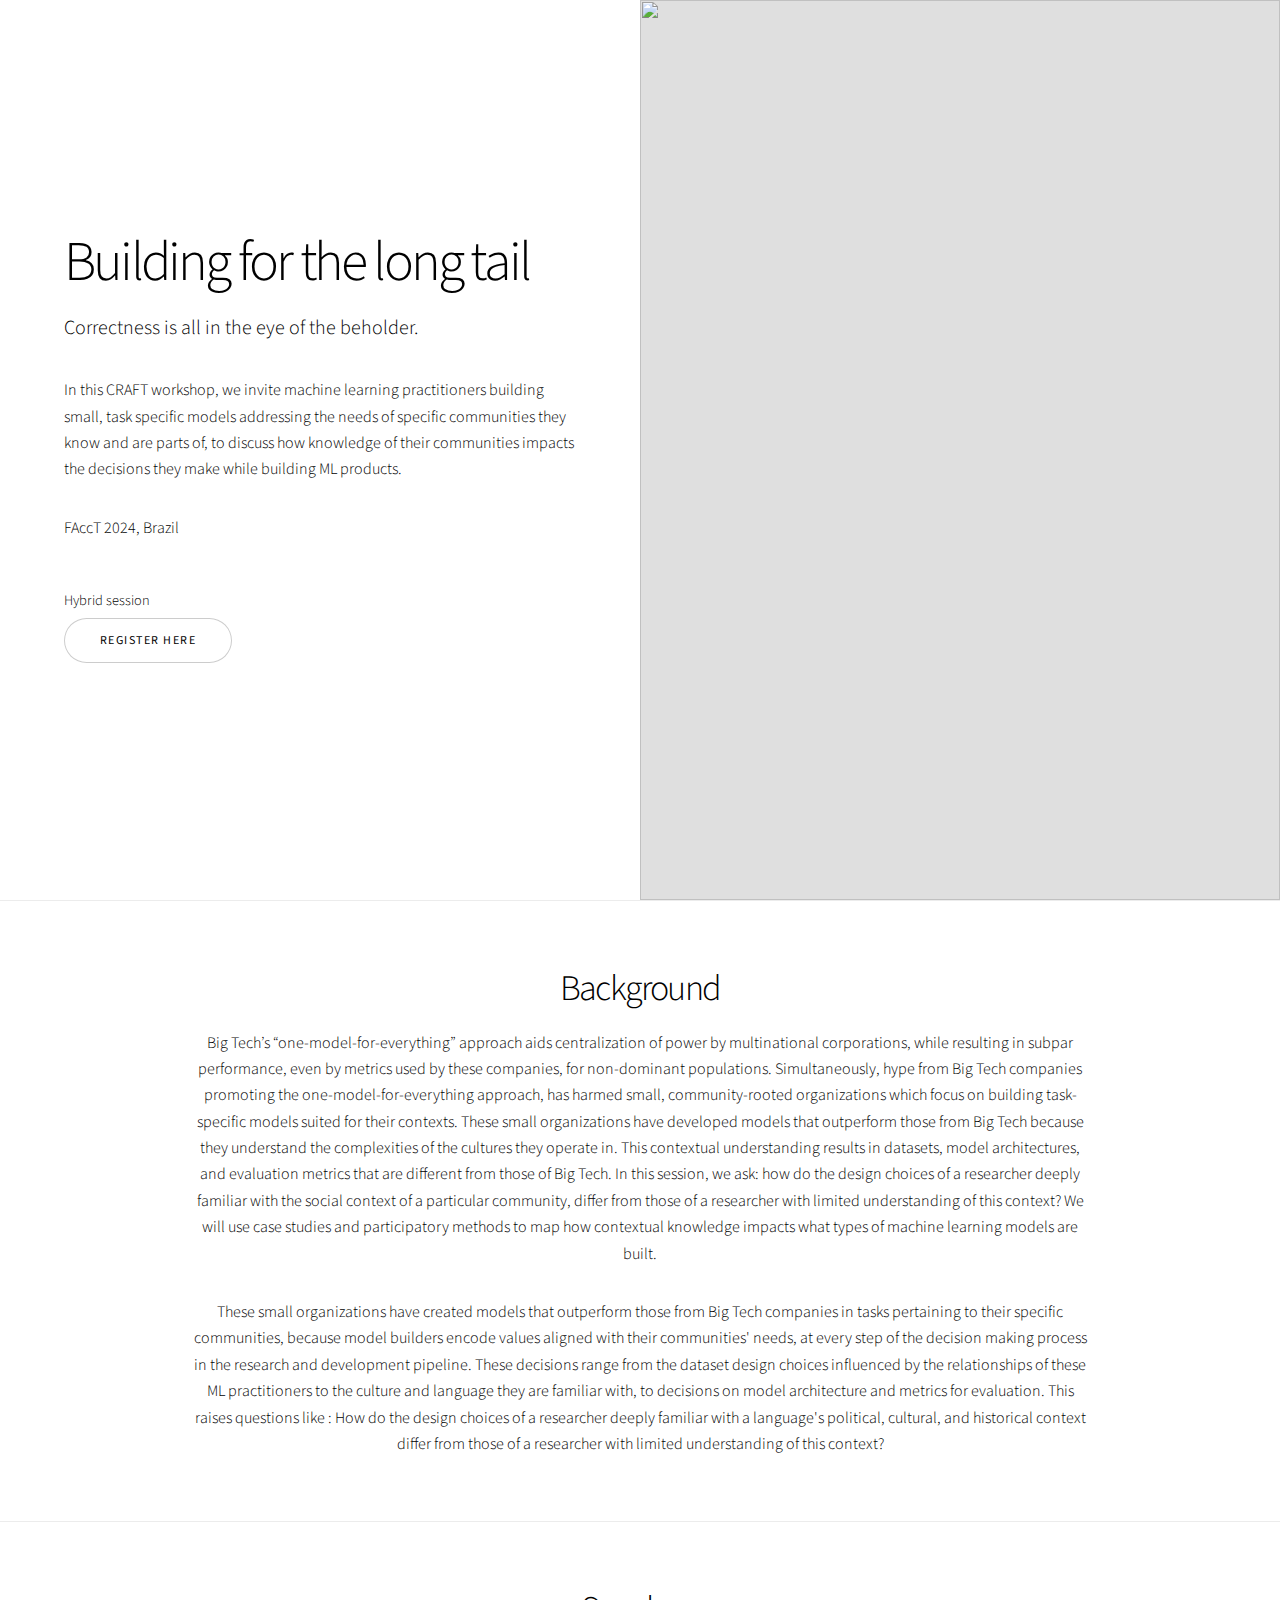
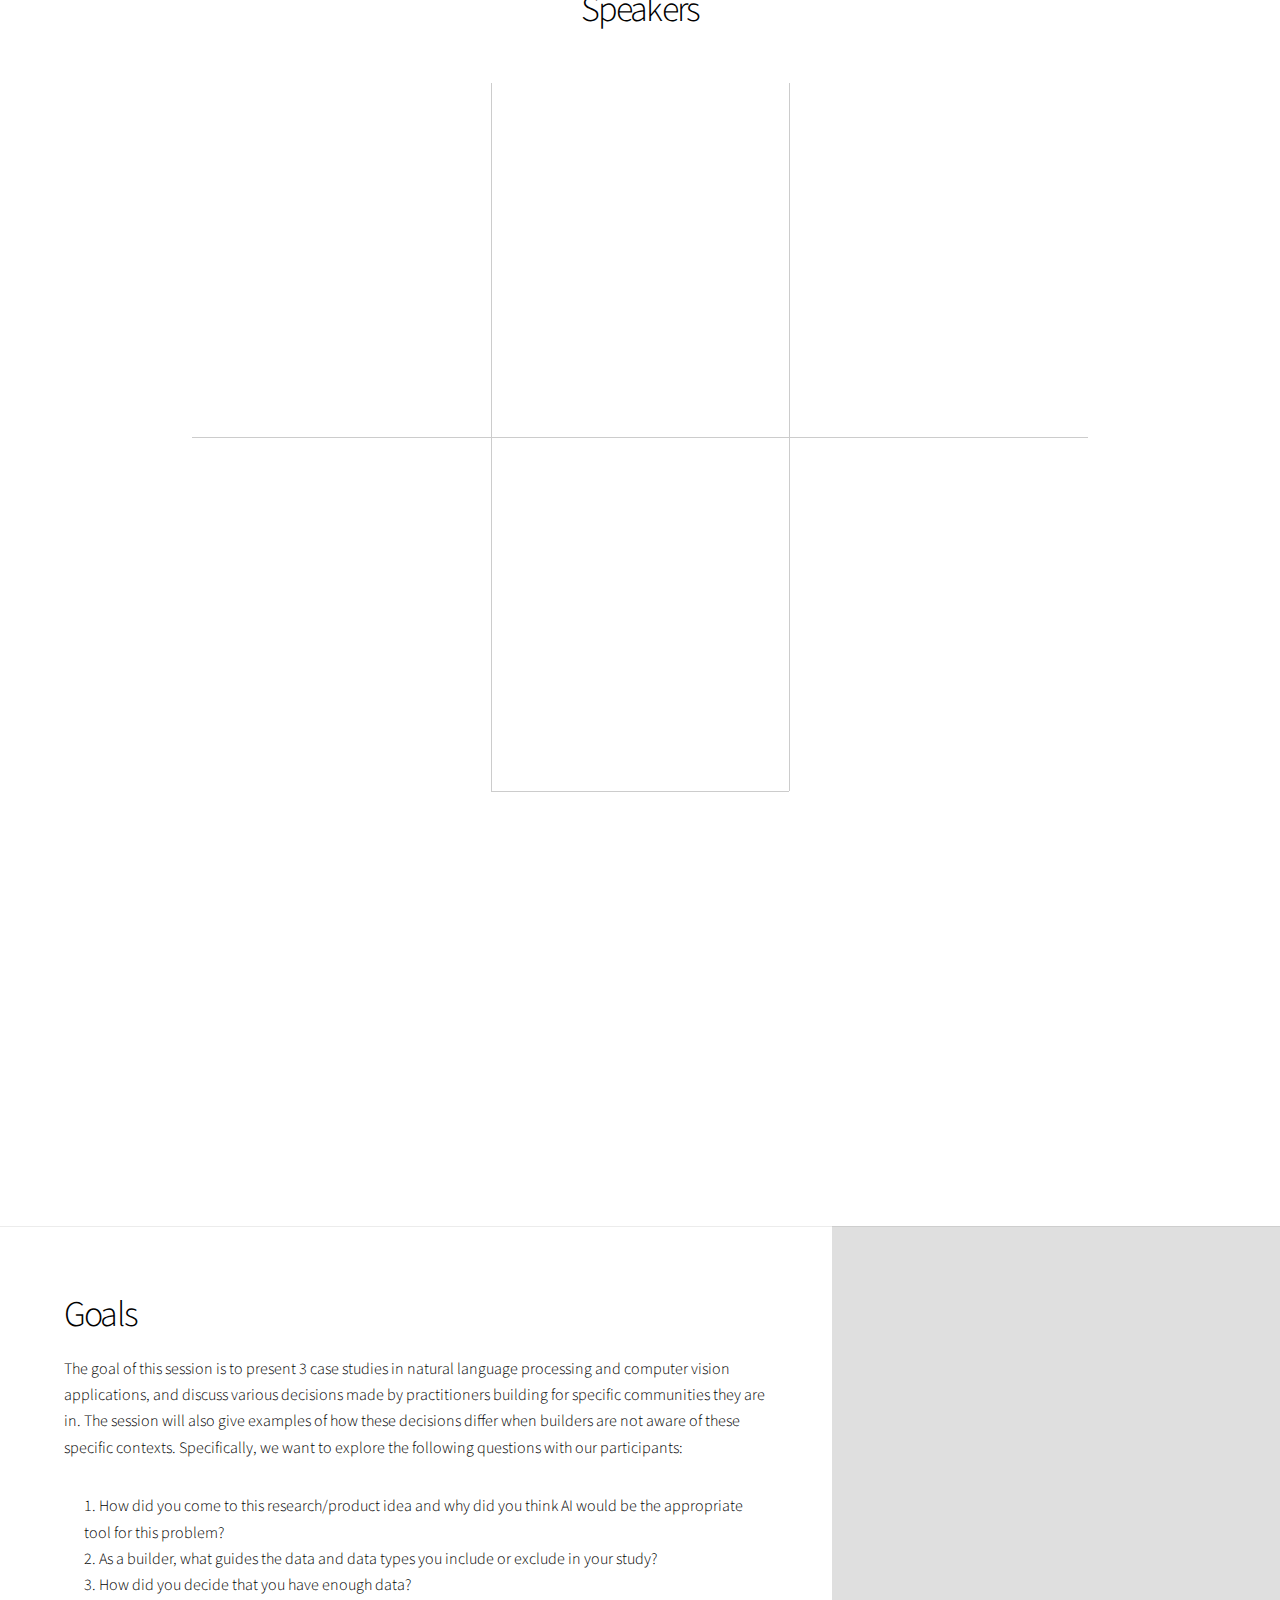
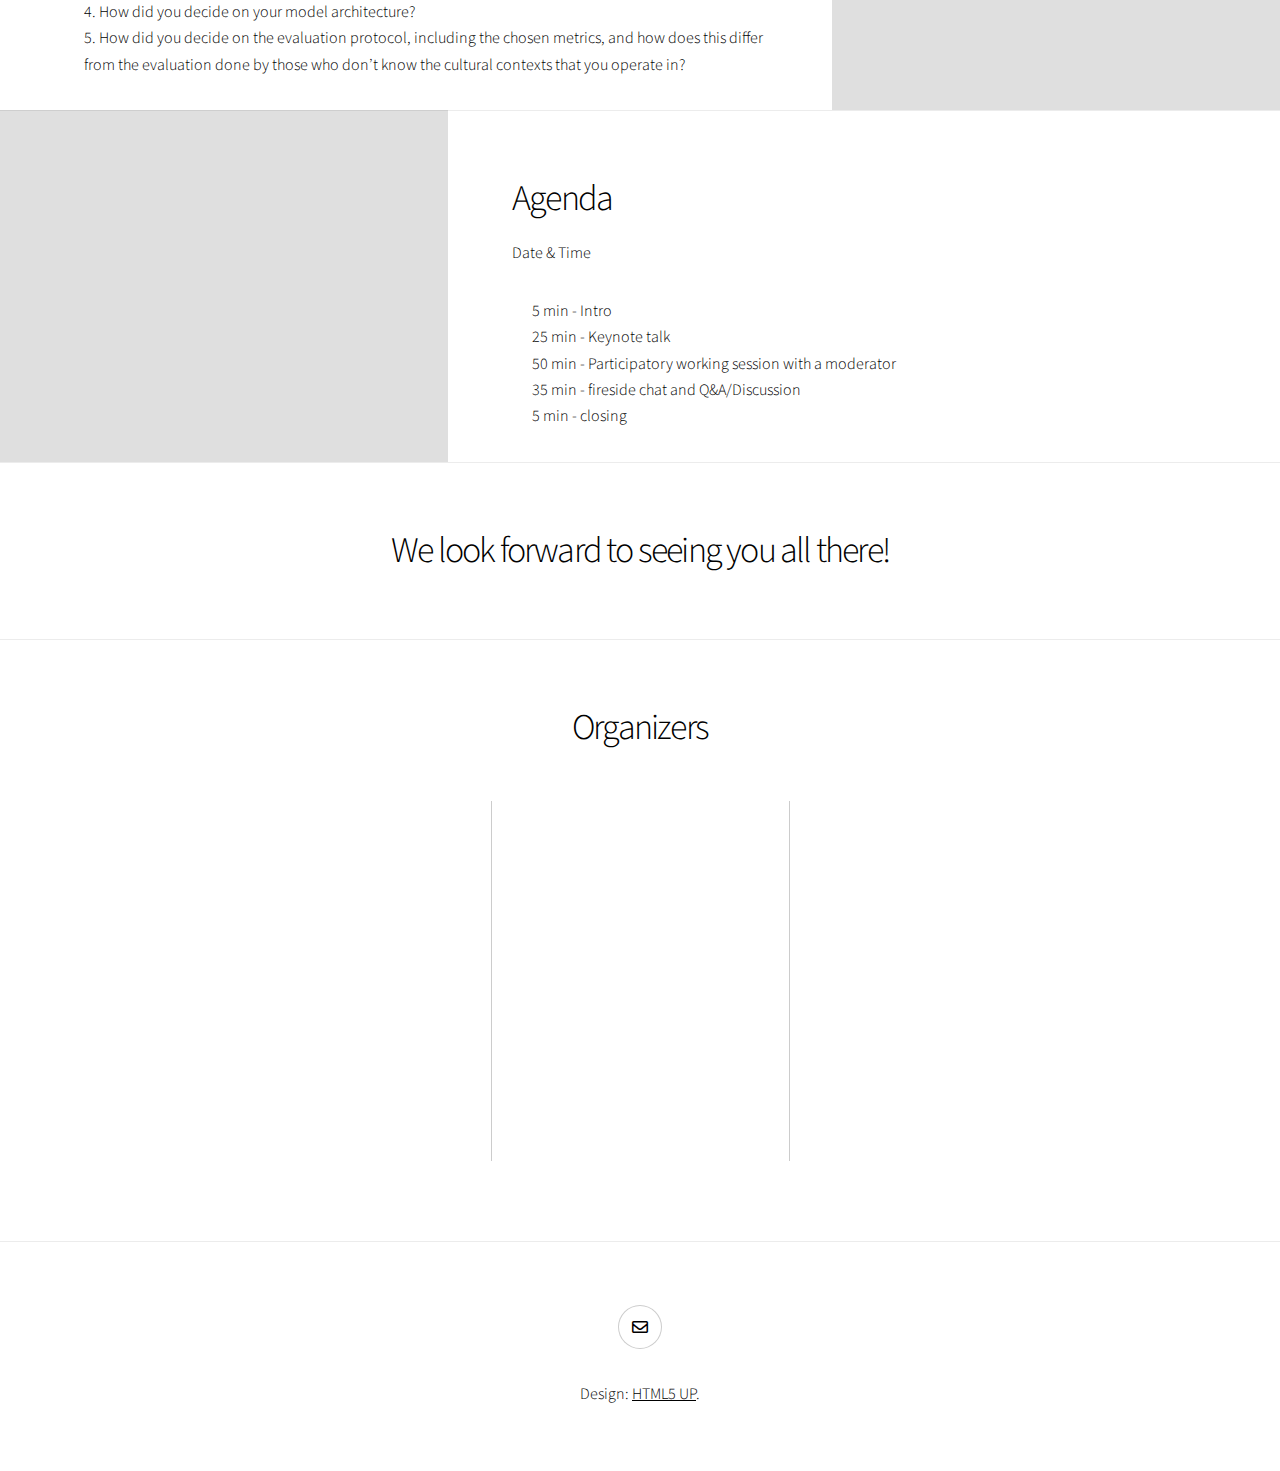
==== commit 038685a2: "Update index.html" ====
--- a/webfonts/blt/index.html
+++ b/webfonts/blt/index.html
@@ -39,7 +39,7 @@
 				<section class="wrapper style1 align-center">
 						<div class="inner">
 							<h2>Background</h2>
-							<p>Works from the FAccT community have discussed the values, often not explicitly stated, encoded in machine learning research (<a href="https://dl.acm.org/doi/fullHtml/10.1145/3531146.3533083">Birhane et al. 2022</a>, <a href="https://www.youtube.com/@Arvind_Narayanan">Narayanan 2018</a>, <a href="https://proceedings.mlr.press/v97/liu19f.html">Liu & Hardt 2019</a>), and how the operationalization of these values negatively impacts marginalised communities (<a href="https://dl.acm.org/doi/fullHtml/10.1145/3531146.3533083">Birhane et al. 2022</a>). For instance, Birhane et al. notes, that “these top values are being defined and applied with assumptions and implications generally supporting the centralization of power.” Indeed, BigTech companies claim to build one model that accomplishes many tasks, aiding in their centralization of power, while in reality these models result  in sub par accuracies, even by their own metrics, for non dominant languages. For instance, <a href="https://pml4dc.github.io/iclr2023/pdf/PML4DC_ICLR2023_39.pdf">Hadgu et al</a> showed that Meta’s No Language Left Behind dataset and model which claims to have state-of-the-art language translation for 200 languages, including 54 African languages, was outperformed by models from <a href="https://ghananlp.org/">Ghana NLP</a> for Twi. However, hype from organisations like Meta claiming to have a one-model-for-everything approach, has harmed small community rooted organisations like <a href="https://ghananlp.org/">Ghana NLP</a> and <a href="http://lesan.ai">Lesan AI</a>, focused on building resource constrained and task specific models addressing the needs of their communities.</p>
+							<p>Big Tech’s “one-model-for-everything” approach aids centralization of power by multinational corporations, while resulting in subpar performance, even by metrics used by these companies, for non-dominant populations. Simultaneously, hype from Big Tech companies promoting the one-model-for-everything approach, has harmed small, community-rooted organizations which focus on building task-specific models suited for their contexts. These small organizations have developed models that outperform those from Big Tech because they understand the complexities of the cultures they operate in. This contextual understanding results in datasets, model architectures, and evaluation metrics that are different from those of Big Tech. In this session, we ask: how do the design choices of a researcher deeply familiar with the social context of a particular community, differ from those of a researcher with limited understanding of this context? We will use case studies and participatory methods to map how contextual knowledge impacts what types of machine learning models are built.</p>
 							<p>These small organizations have created models that outperform those from Big Tech companies in tasks pertaining to their specific communities, because model builders encode values aligned with their communities' needs, at every step of the decision making process in the research and development pipeline. These decisions range from the dataset design choices influenced by the relationships of these ML practitioners to the culture and language they are familiar with, to decisions on model architecture and metrics for evaluation. This raises questions like : How do the design choices of a researcher deeply familiar with a language's political, cultural, and historical context differ from those of a researcher with limited understanding of this context?</p>
 						</div>
 				</section>
@@ -129,11 +129,11 @@
 						<div class="content">
 							<h2>Agenda</h2>
 							<p>Date & Time</p>
-							<ol>10 min - Intro</ol>
+							<ol>5 min - Intro</ol>
+							<ol>25 min - Keynote talk</ol>
 							<ol>50 min - Participatory working session with a moderator</ol>
-							<ol>5 min - Break</ol>
 							<ol>35 min - fireside chat and Q&A/Discussion</ol>
-							<ol>20 min - Conclusions and Collating of the notes</ol>
+							<ol>5 min - closing</ol>
 							
 						</div>
 						<div class="image">
@@ -198,4 +198,4 @@
 			<script src="assets/js/main.js"></script>
 
 	</body>
-</html>+</html>
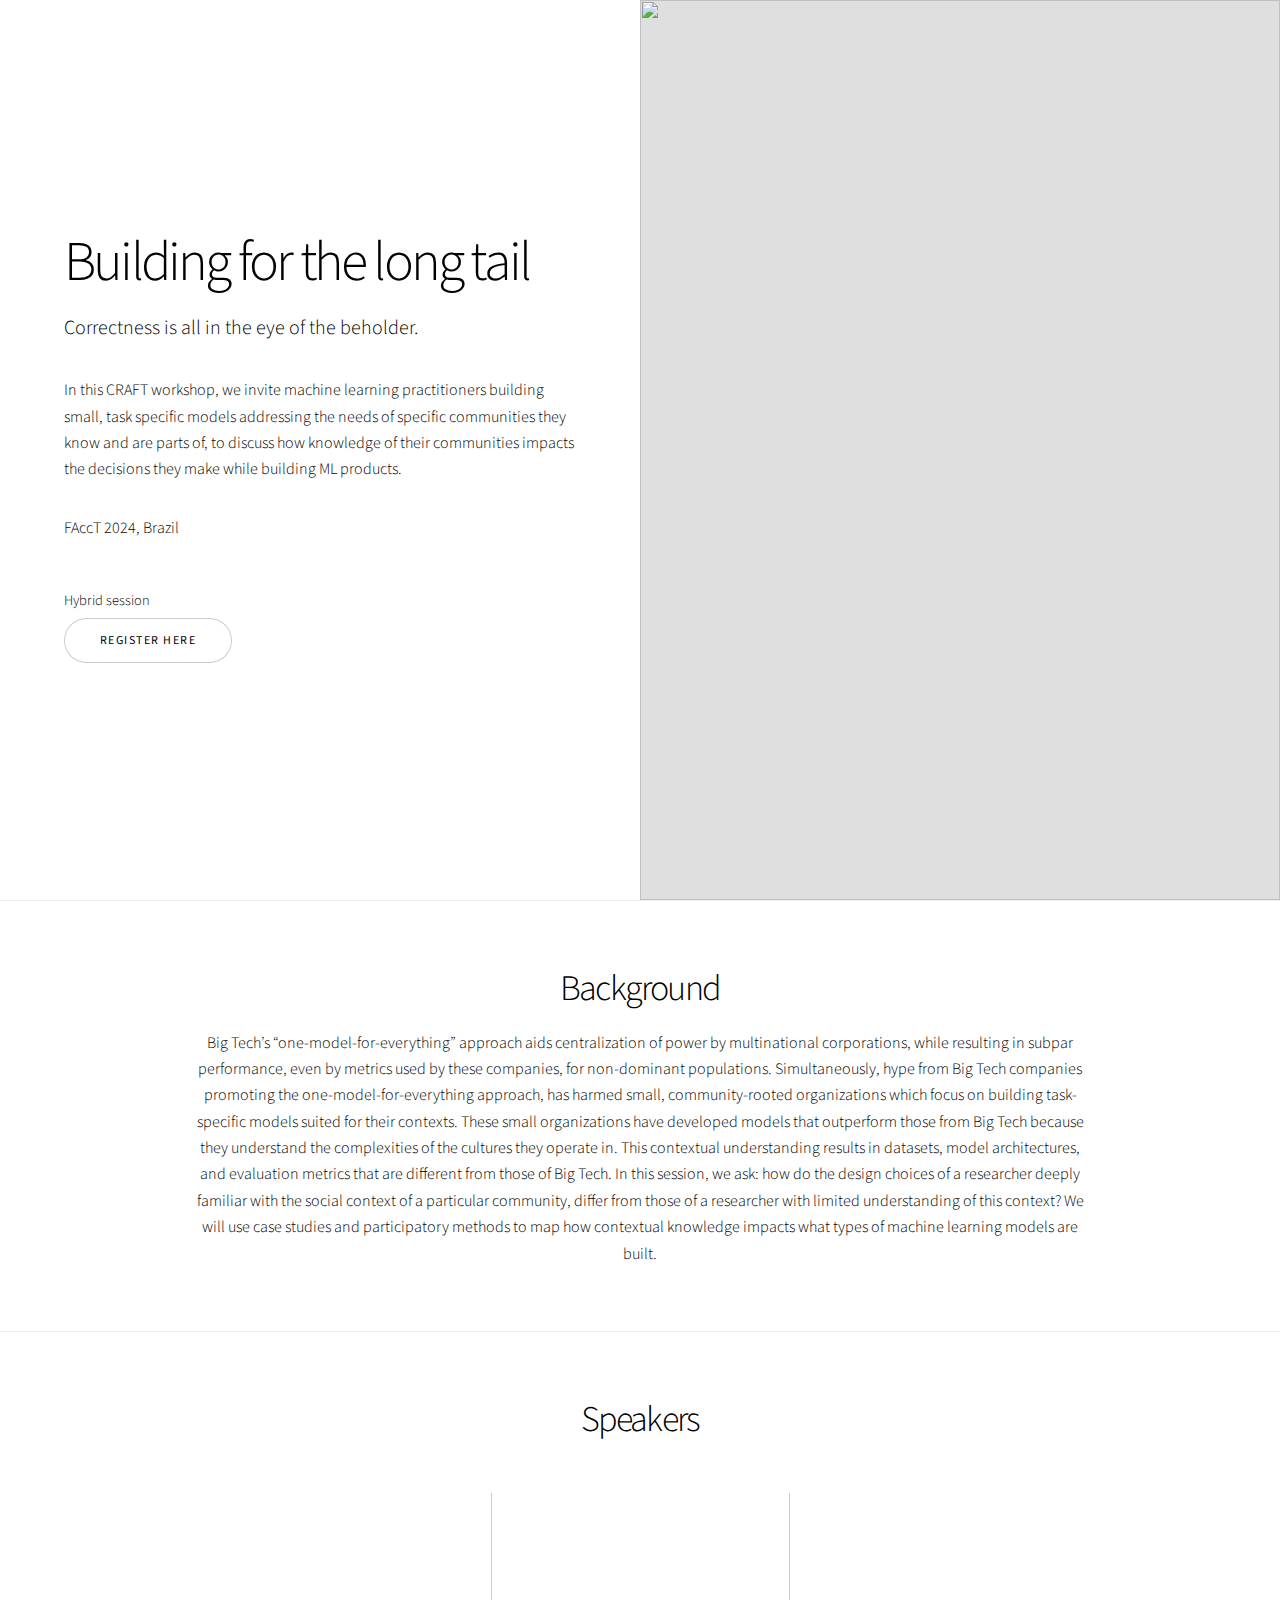
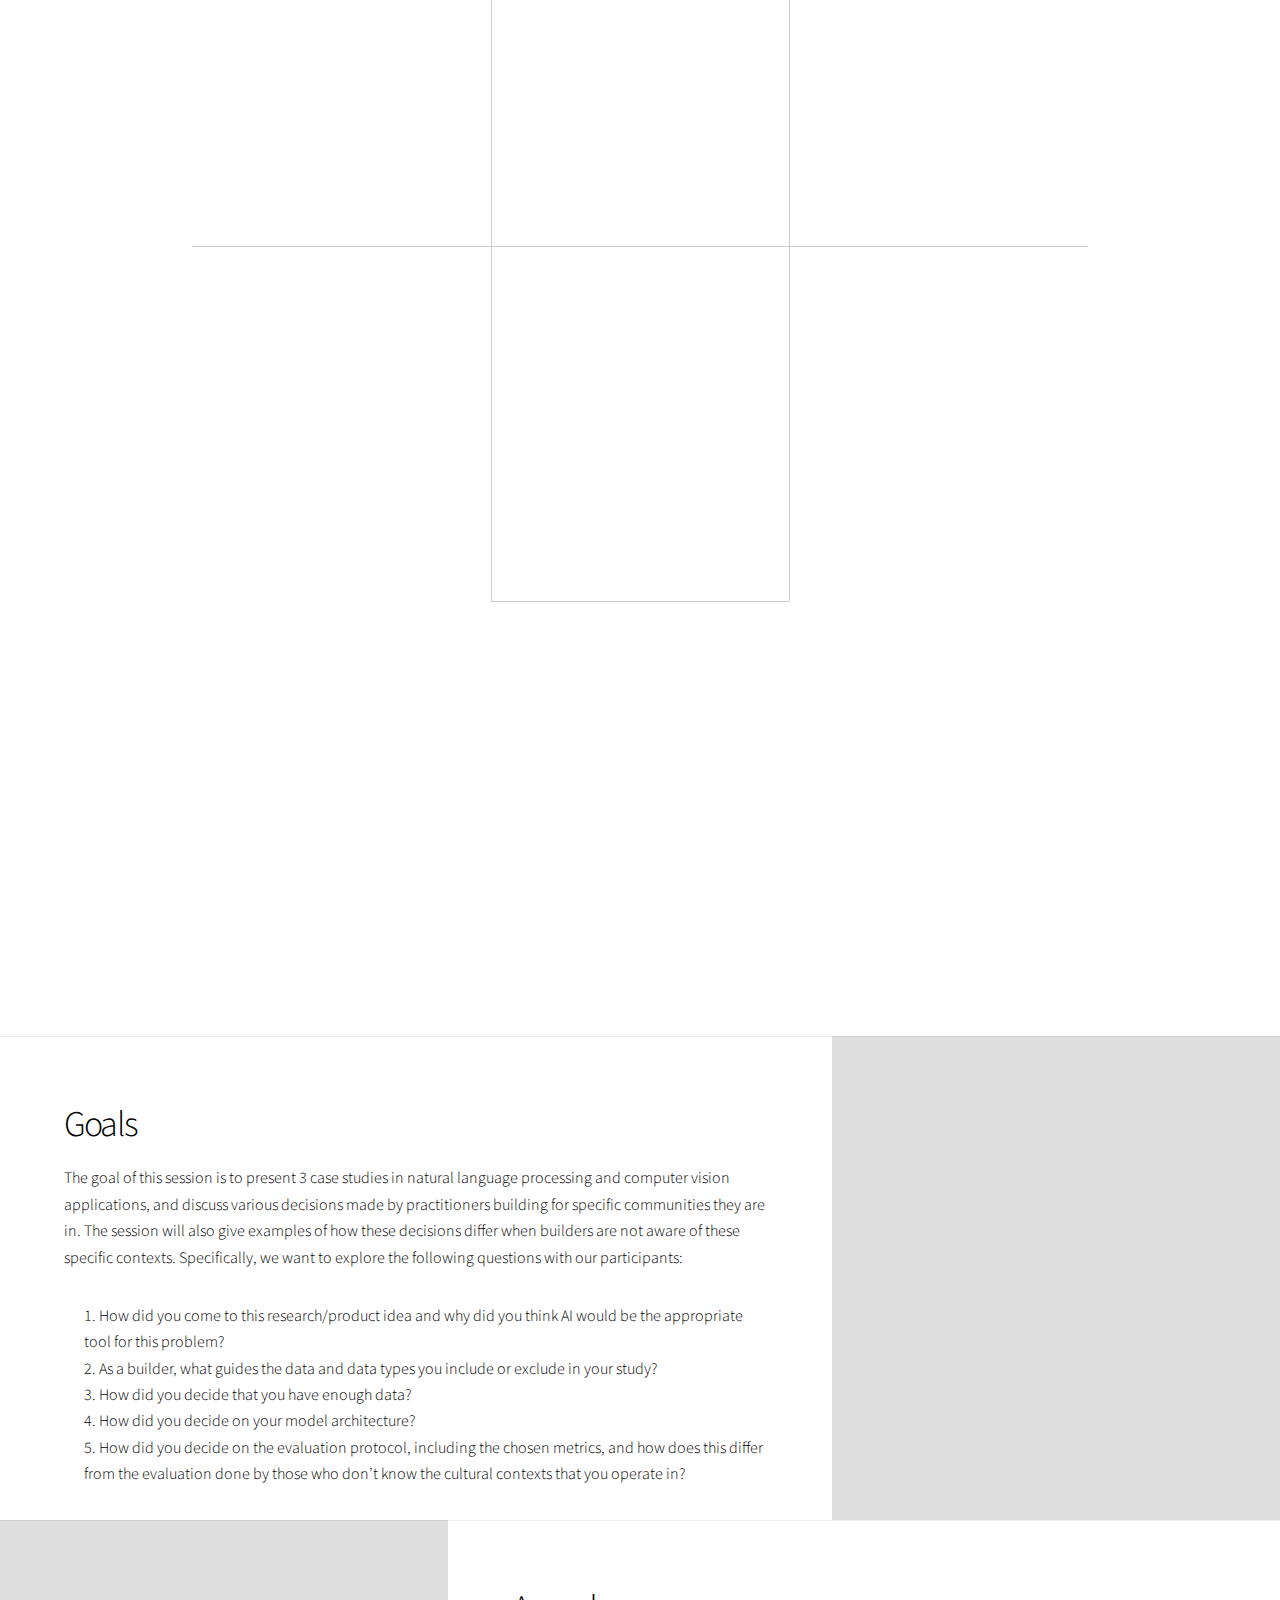
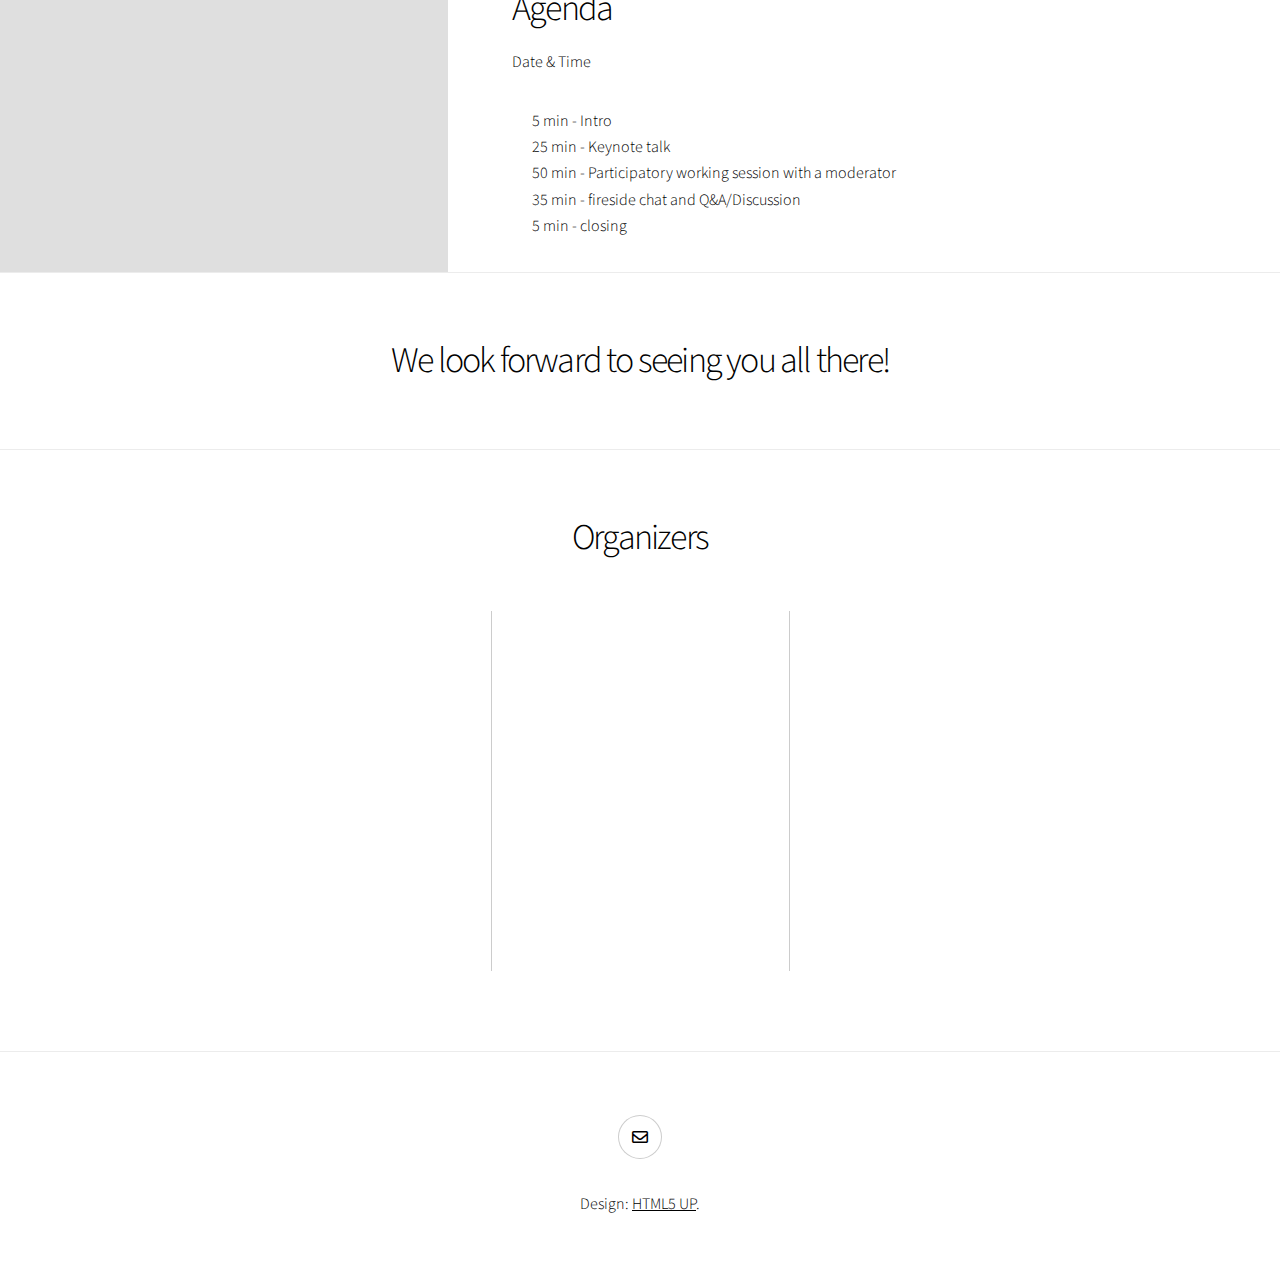
==== commit baed48c1: "Update index.html" ====
--- a/webfonts/blt/index.html
+++ b/webfonts/blt/index.html
@@ -40,7 +40,6 @@
 						<div class="inner">
 							<h2>Background</h2>
 							<p>Big Tech’s “one-model-for-everything” approach aids centralization of power by multinational corporations, while resulting in subpar performance, even by metrics used by these companies, for non-dominant populations. Simultaneously, hype from Big Tech companies promoting the one-model-for-everything approach, has harmed small, community-rooted organizations which focus on building task-specific models suited for their contexts. These small organizations have developed models that outperform those from Big Tech because they understand the complexities of the cultures they operate in. This contextual understanding results in datasets, model architectures, and evaluation metrics that are different from those of Big Tech. In this session, we ask: how do the design choices of a researcher deeply familiar with the social context of a particular community, differ from those of a researcher with limited understanding of this context? We will use case studies and participatory methods to map how contextual knowledge impacts what types of machine learning models are built.</p>
-							<p>These small organizations have created models that outperform those from Big Tech companies in tasks pertaining to their specific communities, because model builders encode values aligned with their communities' needs, at every step of the decision making process in the research and development pipeline. These decisions range from the dataset design choices influenced by the relationships of these ML practitioners to the culture and language they are familiar with, to decisions on model architecture and metrics for evaluation. This raises questions like : How do the design choices of a researcher deeply familiar with a language's political, cultural, and historical context differ from those of a researcher with limited understanding of this context?</p>
 						</div>
 				</section>
 				<!--end Background -->			
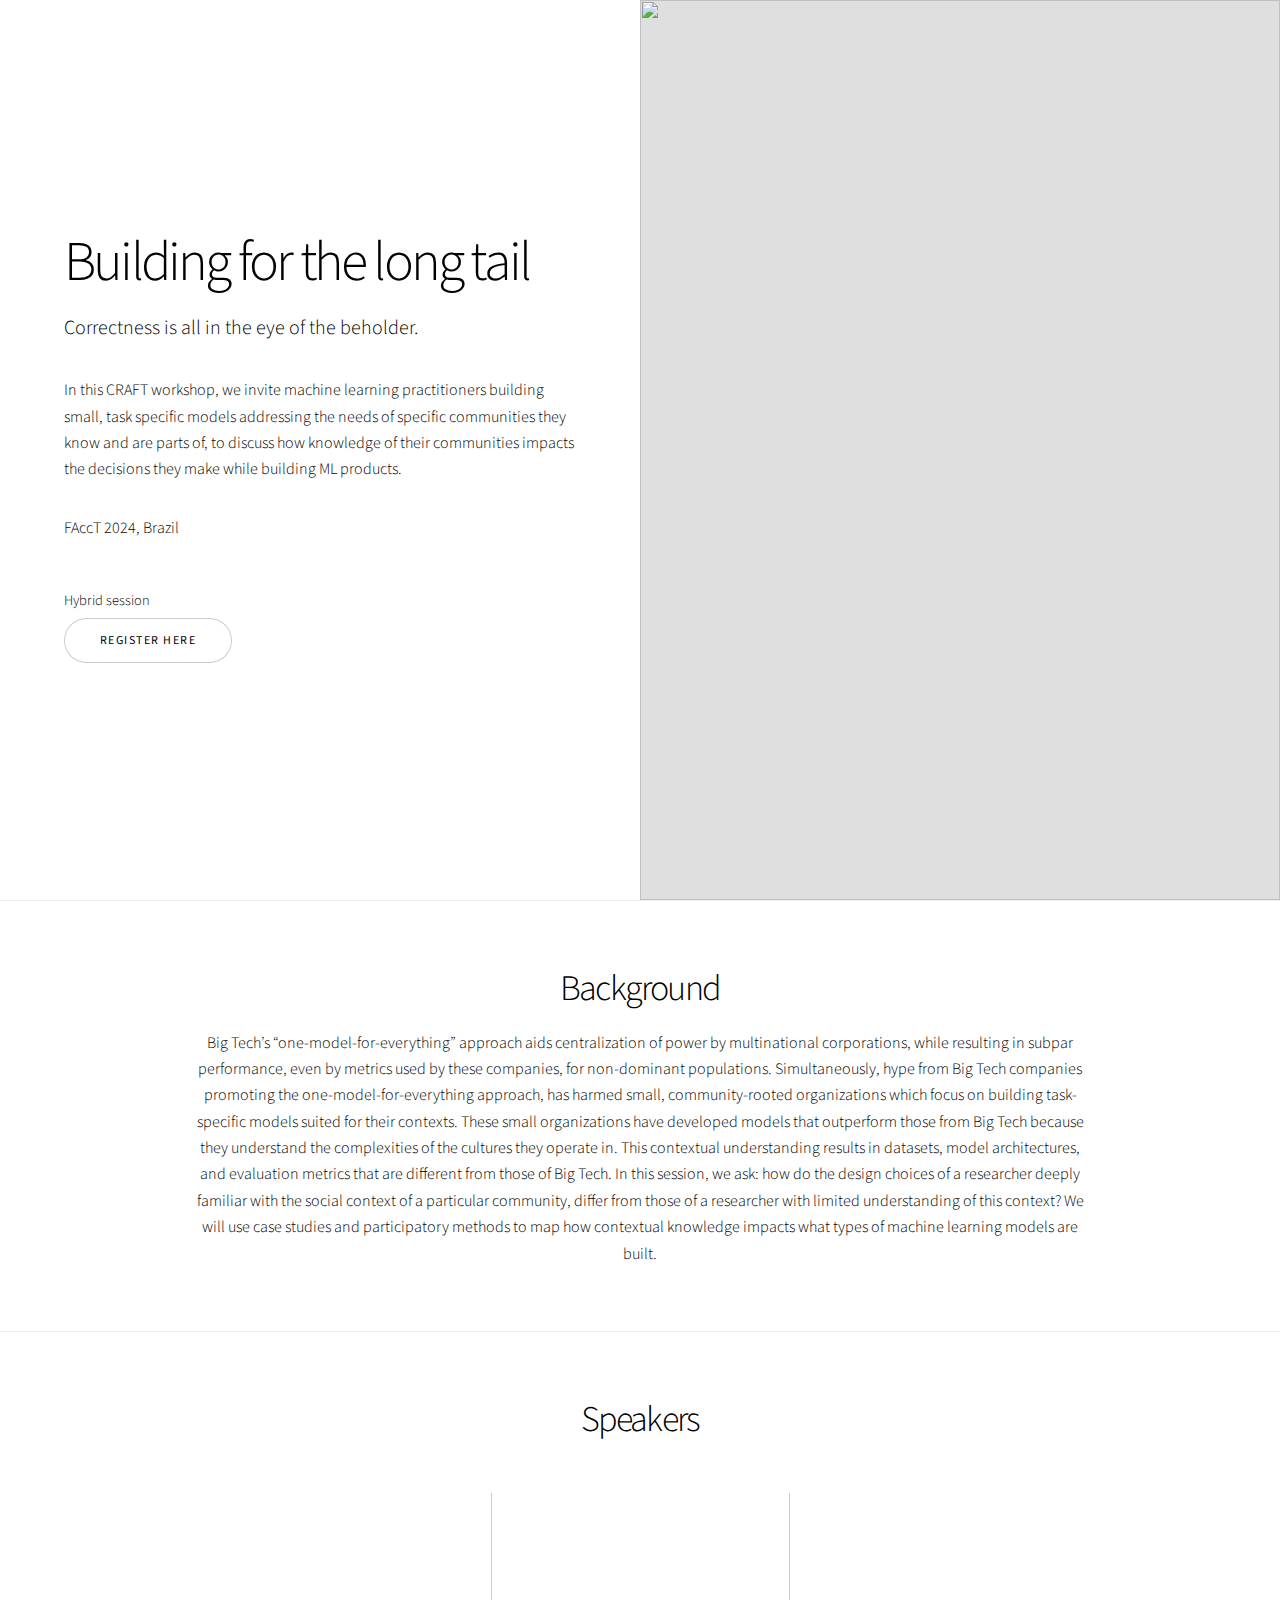
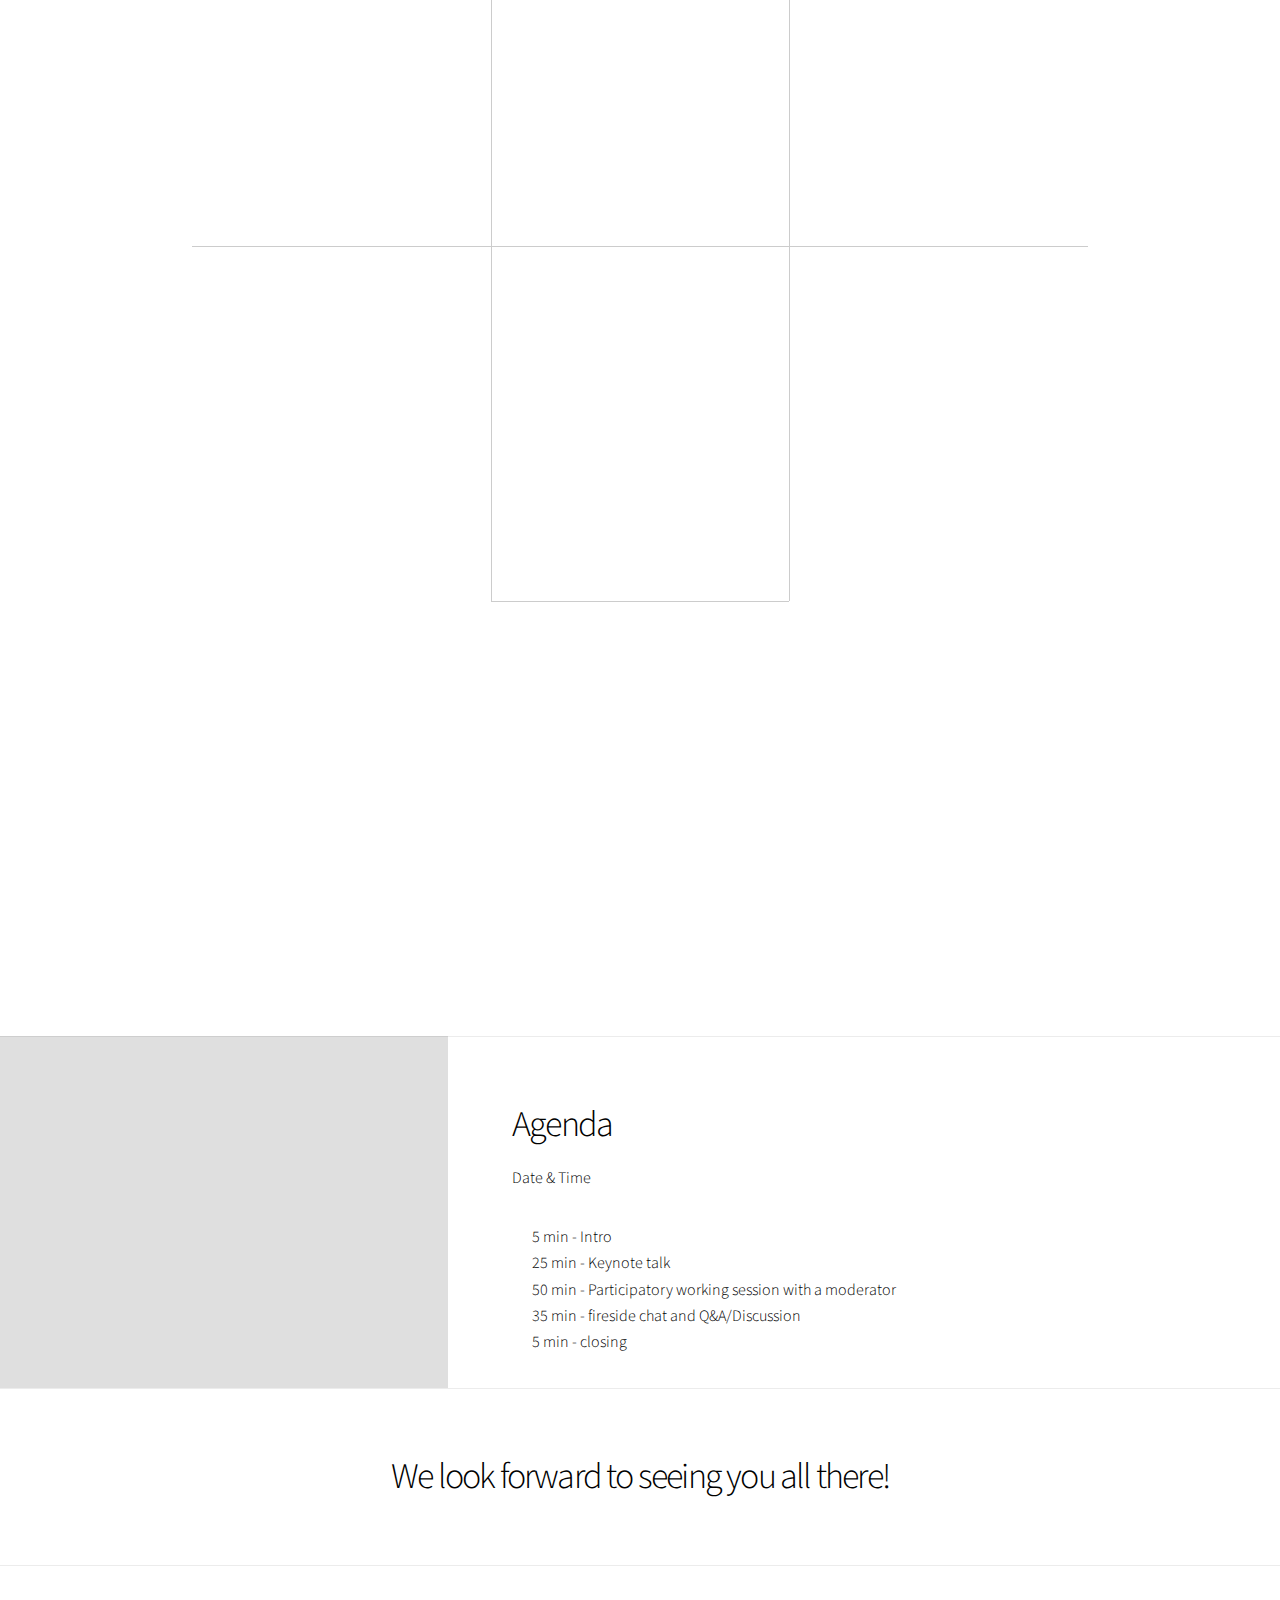
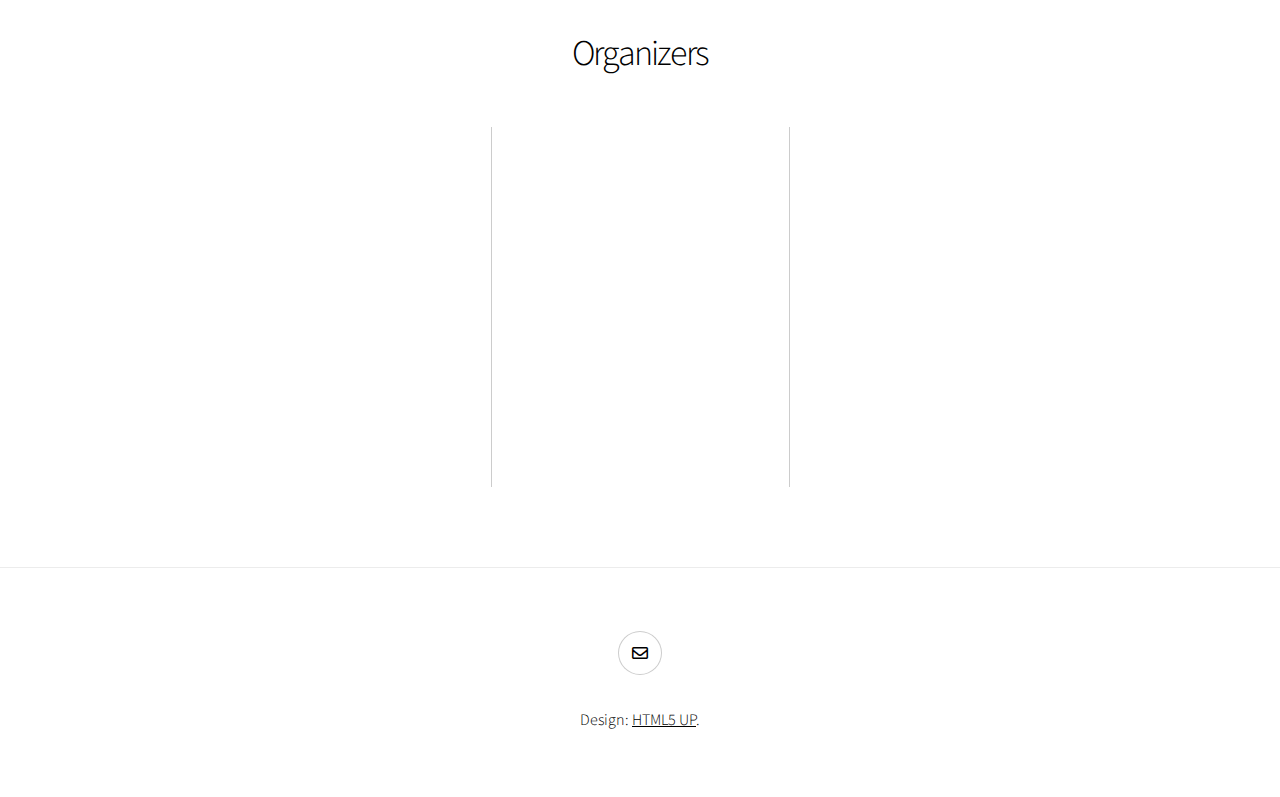
==== commit 9814db65: "Update index.html" ====
--- a/webfonts/blt/index.html
+++ b/webfonts/blt/index.html
@@ -103,25 +103,7 @@
 						</div>
 					</section> 
 				
-				<!-- end Speakers -->
-				
-							<!-- Goals -->
-					<section class="spotlight style1 orient-left content-align-left image-position-center onscroll-image-fade-in">
-						<div class="content">
-							<h2>Goals</h2>
-							<p>The goal of this session is to present 3 case studies in natural language processing and computer vision applications, and discuss various decisions made by practitioners building for specific communities they are in. The session will also give examples of how these decisions differ when builders are not aware of these specific contexts. Specifically, we want to explore the following questions with our participants:</p>
-							<ol>1. How did you come to this research/product idea and why did you think AI would be the appropriate tool for this problem? </ol>
-							<ol>2. As a builder, what guides the data and data types you include or exclude in your study?</ol>
-							<ol>3. How did you decide that you have enough data?</ol>
-							<ol>4. How did you decide on your model architecture?</ol>
-							<ol>5. How did you decide on the evaluation protocol, including the chosen metrics, and how does this differ from the evaluation done by those who don’t know the cultural contexts that you operate in?</ol>
-							
-						</div>
-						<div class="image">
-							<img src="images/schedule.png" alt="" />
-						</div>
-					</section>
-				<!-- end Goals -->	
+				<!-- end Speakers -->	
 				
 				<!-- Agenda -->
 					<section class="spotlight style1 orient-right content-align-left image-position-center onscroll-image-fade-in" id="first">
